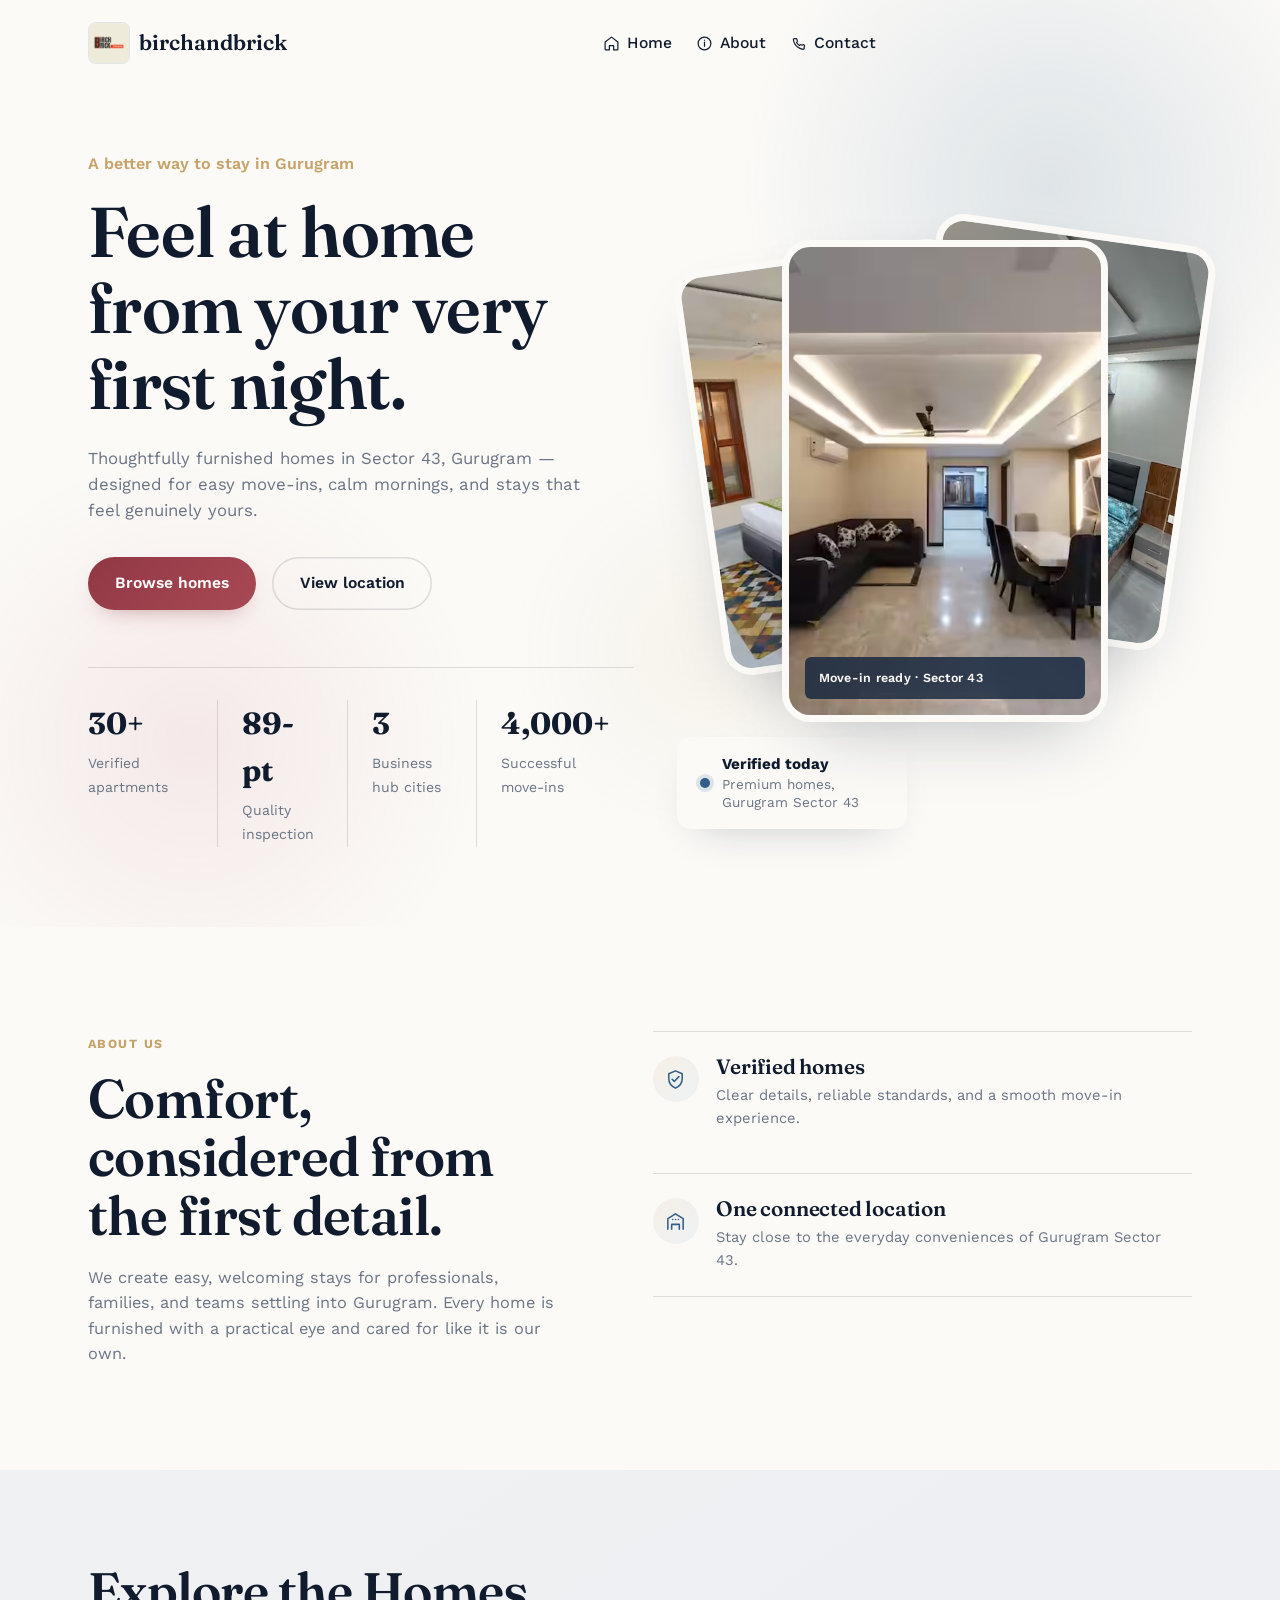
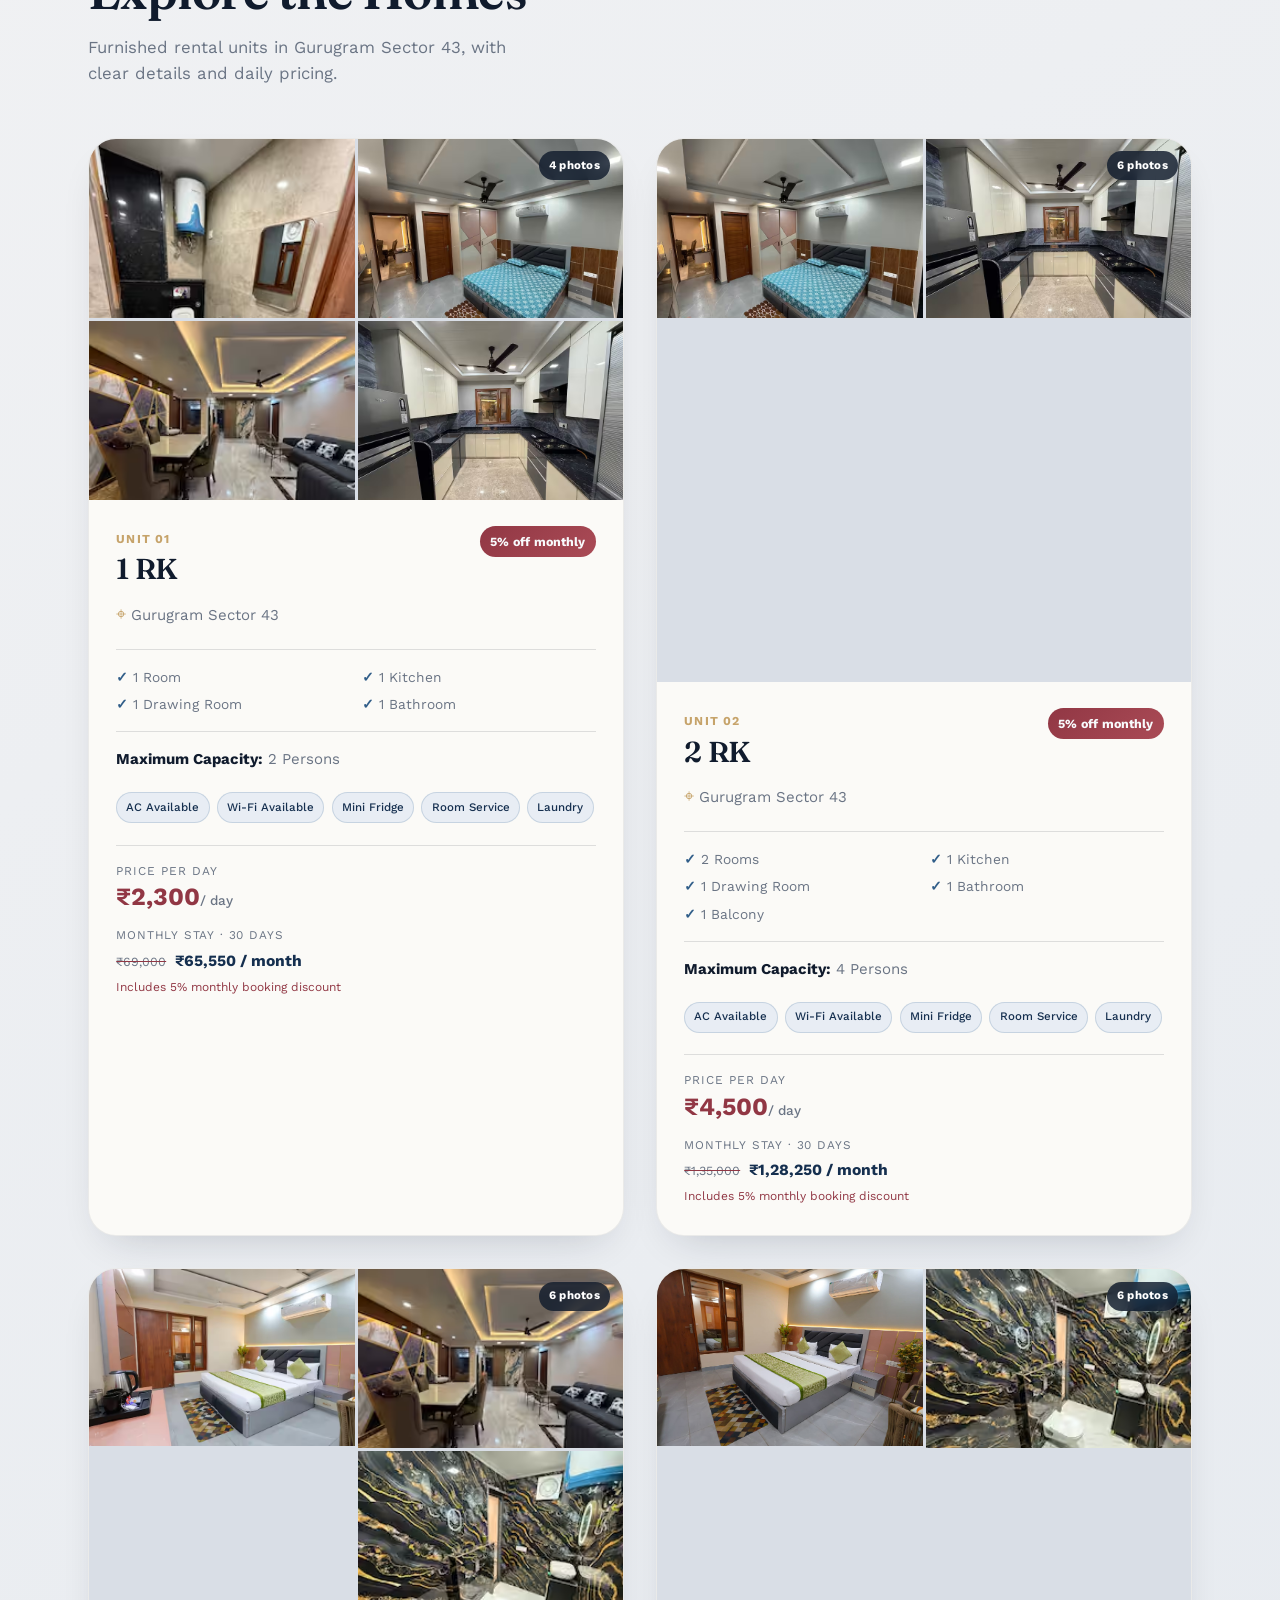
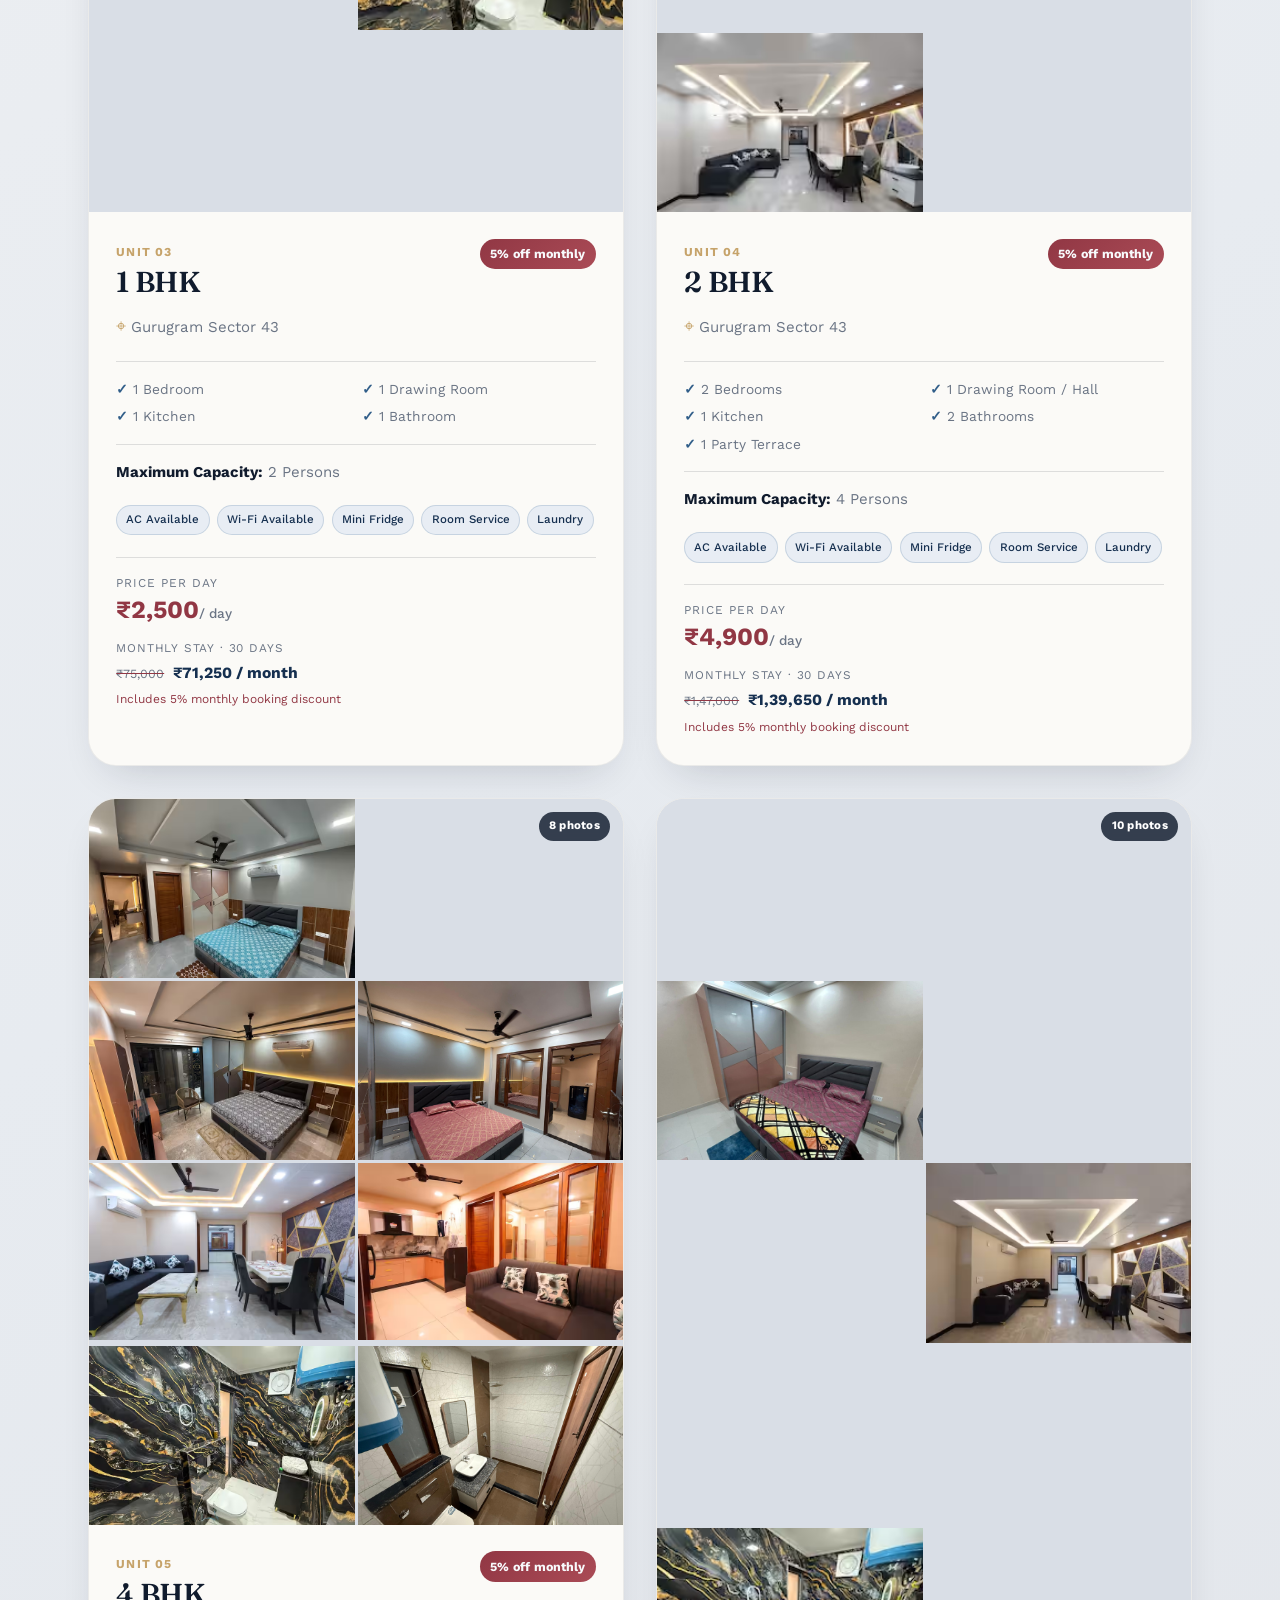
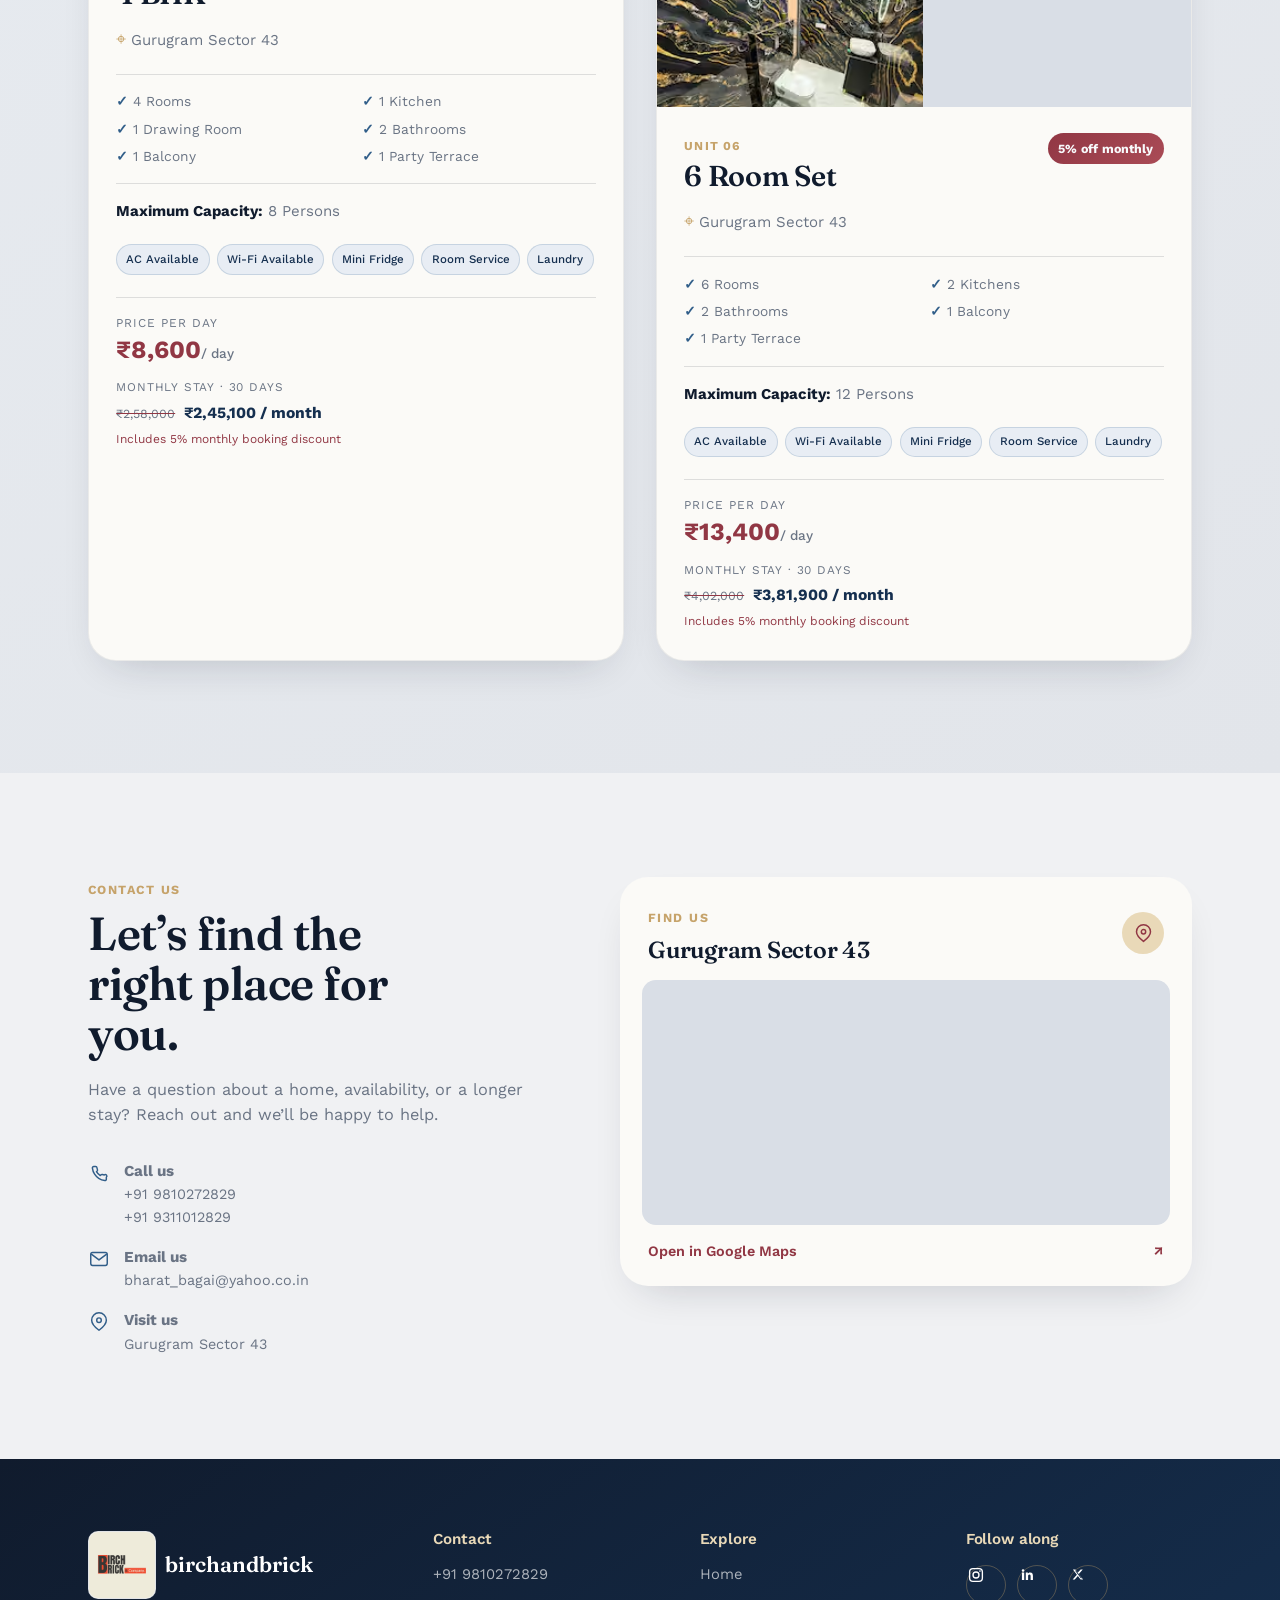
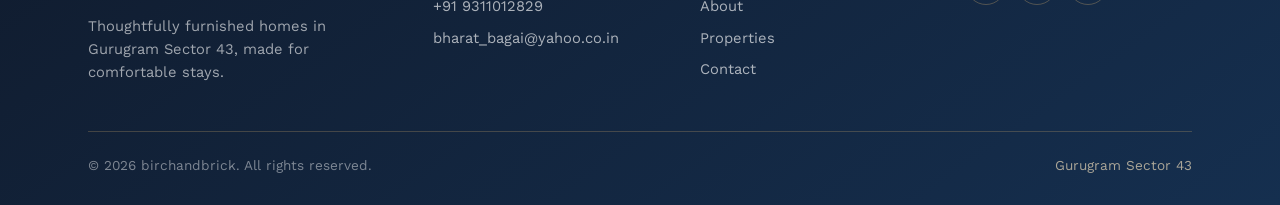
==== index.html @ e8fc2e9c "Google ads tag added" ====
<!DOCTYPE html>
<html lang="en">
<head>
<!-- Google tag (gtag.js) -->
<script async src="https://www.googletagmanager.com/gtag/js?id=AW-18461371329"></script>
<script>
  window.dataLayer = window.dataLayer || [];
  function gtag(){dataLayer.push(arguments);}
  gtag('js', new Date());
  gtag('config', 'AW-18461371329');
</script>
<meta charset="UTF-8">
<meta name="viewport" content="width=device-width, initial-scale=1.0">
<title>birchandbrick — Furnished Homes</title>
<meta name="description" content="Thoughtfully furnished homes in Gurugram Sector 43 from birchandbrick.">
<link rel="icon" href="images/logo.jpeg" type="image/jpeg">
<link rel="preconnect" href="https://fonts.googleapis.com">
<link rel="preconnect" href="https://fonts.gstatic.com" crossorigin>
<link href="https://fonts.googleapis.com/css2?family=Fraunces:ital,opsz,wght@0,9..144,400;0,9..144,500;0,9..144,600;1,9..144,500&family=Work+Sans:wght@400;500;600;700&display=swap" rel="stylesheet">
<link rel="stylesheet" href="css/style.css">
</head>
<body>

<a href="#main" class="visually-hidden">Skip to content</a>


<header class="site-header">
  <div class="container">
    <a href="#home" class="logo" aria-label="birchandbrick home">
      <img src="images/logo.jpeg" alt="" class="logo-image">
      <span class="logo-name">birchandbrick</span>
    </a>
    <nav class="nav-links" aria-label="Primary">
      <a href="#home" class="nav-link"><svg viewBox="0 0 24 24" aria-hidden="true"><path d="m3 10 9-7 9 7v10a1 1 0 0 1-1 1h-5v-6H9v6H4a1 1 0 0 1-1-1V10Z"/></svg><span>Home</span></a>
      <a href="#about" class="nav-link"><svg viewBox="0 0 24 24" aria-hidden="true"><circle cx="12" cy="12" r="9"/><path d="M12 10v6M12 7.2v.1"/></svg><span>About</span></a>
      <a href="#contact" class="nav-link"><svg viewBox="0 0 24 24" aria-hidden="true"><path d="M20 16.7v2a1.5 1.5 0 0 1-1.7 1.5 15.1 15.1 0 0 1-6.6-2.4 14.8 14.8 0 0 1-4.5-4.5A15.1 15.1 0 0 1 4.8 6.7 1.5 1.5 0 0 1 6.3 5h2a1.5 1.5 0 0 1 1.5 1.3c.1.7.3 1.4.5 2a1.5 1.5 0 0 1-.3 1.5l-.8.8a12 12 0 0 0 4.2 4.2l.8-.8a1.5 1.5 0 0 1 1.5-.3c.6.2 1.3.4 2 .5A1.5 1.5 0 0 1 20 16.7Z"/></svg><span>Contact</span></a>
    </nav>
    <div class="nav-actions">
      <button class="nav-toggle" aria-label="Open menu" aria-expanded="false" aria-controls="mobile-nav">
        <span></span>
      </button>
    </div>
  </div>
</header>

<div class="mobile-nav" id="mobile-nav">
  <a href="#home" class="nav-link"><svg viewBox="0 0 24 24" aria-hidden="true"><path d="m3 10 9-7 9 7v10a1 1 0 0 1-1 1h-5v-6H9v6H4a1 1 0 0 1-1-1V10Z"/></svg><span>Home</span></a>
  <a href="#about" class="nav-link"><svg viewBox="0 0 24 24" aria-hidden="true"><circle cx="12" cy="12" r="9"/><path d="M12 10v6M12 7.2v.1"/></svg><span>About</span></a>
  <a href="#contact" class="nav-link"><svg viewBox="0 0 24 24" aria-hidden="true"><path d="M20 16.7v2a1.5 1.5 0 0 1-1.7 1.5 15.1 15.1 0 0 1-6.6-2.4 14.8 14.8 0 0 1-4.5-4.5A15.1 15.1 0 0 1 4.8 6.7 1.5 1.5 0 0 1 6.3 5h2a1.5 1.5 0 0 1 1.5 1.3c.1.7.3 1.4.5 2a1.5 1.5 0 0 1-.3 1.5l-.8.8a12 12 0 0 0 4.2 4.2l.8-.8a1.5 1.5 0 0 1 1.5-.3c.6.2 1.3.4 2 .5A1.5 1.5 0 0 1 20 16.7Z"/></svg><span>Contact</span></a>
</div>

<main id="main">

  <!-- ================= HERO ================= -->
  <section class="hero" id="home">
    <div class="container">
      <div class="hero-copy" data-reveal>
        <span class="hero-kicker">A better way to stay in Gurugram</span>
        <h1>Feel at home from your very first night.</h1>
        <p class="lede">Thoughtfully furnished homes in Sector 43, Gurugram — designed for easy move-ins, calm mornings, and stays that feel genuinely yours.</p>
        <div class="hero-cta-row">
          <a href="#collections" class="btn btn-primary">Browse homes</a>
          <a href="#collections" class="btn btn-outline">View location</a>
        </div>

        <div class="stats-strip">
          <div class="stat"><strong>30+</strong><span>Verified apartments</span></div>
          <div class="stat"><strong>89-pt</strong><span>Quality inspection</span></div>
          <div class="stat"><strong>3</strong><span>Business hub cities</span></div>
          <div class="stat"><strong>4,000+</strong><span>Successful move-ins</span></div>
        </div>
      </div>

      <div class="hero-visual" data-reveal>
        <div class="hero-photo hero-photo--left">
          <img src="images/units/unit-3/1BHK_bedroom.jpg" alt="Bright furnished room in a birchandbrick home" loading="eager" decoding="async">
        </div>
        <div class="hero-photo hero-photo--right">
          <img src="images/units/unit-1/1RK_bedroom.jpg" alt="Furnished living space in a birchandbrick home" loading="eager" decoding="async">
        </div>
        <div class="hero-photo hero-photo--front">
          <img src="images/units/unit-6/6BHK_Drawingrooms.jpg" alt="Premium furnished apartment interior in Gurugram" loading="eager" decoding="async">
          <span class="hero-photo-caption">Move-in ready · Sector 43</span>
        </div>
        <div class="floating-tag">
          <span class="dot"></span>
          <span><strong>Verified today</strong>Premium homes, Gurugram Sector 43</span>
        </div>
      </div>
    </div>
  </section>

  <!-- ================= ABOUT ================= -->
  <section class="about" id="about">
    <div class="container">
      <div class="about-copy" data-reveal>
        <span class="section-eyebrow">About us</span>
        <h2>Comfort, considered from the first detail.</h2>
        <p>We create easy, welcoming stays for professionals, families, and teams settling into Gurugram. Every home is furnished with a practical eye and cared for like it is our own.</p>
      </div>
      <div class="about-points" data-reveal>
        <article class="about-point">
          <span class="about-point-icon"><svg viewBox="0 0 24 24" aria-hidden="true"><path d="m12 3 7 3v5c0 4.4-3 8.3-7 10-4-1.7-7-5.6-7-10V6l7-3Z"/><path d="m8.5 11.8 2.2 2.2 4.8-5"/></svg></span>
          <div><h3>Verified homes</h3><p>Clear details, reliable standards, and a smooth move-in experience.</p></div>
        </article>
        <article class="about-point">
          <span class="about-point-icon"><svg viewBox="0 0 24 24" aria-hidden="true"><path d="M4 20V9l8-5 8 5v11"/><path d="M8 20v-5h8v5M9 10h.1M12 10h.1M15 10h.1"/></svg></span>
          <div><h3>One connected location</h3><p>Stay close to the everyday conveniences of Gurugram Sector 43.</p></div>
        </article>
      </div>
    </div>
  </section>

  <!-- ================= PROPERTY LISTINGS ================= -->
  <section class="collections" id="collections">
    <div class="container">
      <div class="section-head" data-reveal>
        <h2 id="collections-note">Explore the Homes</h2>
        <p id="collections-subnote">Furnished rental units in Gurugram Sector 43, with clear details and daily pricing.</p>
      </div>
      <div class="collection-grid" id="property-grid" aria-live="polite">
      </div>
    </div>
  </section>

  <!-- ================= CONTACT ================= -->
  <section class="contact" id="contact">
    <div class="container">
      <div class="contact-copy" data-reveal>
        <span class="section-eyebrow">Contact us</span>
        <h2>Let’s find the right place for you.</h2>
        <p>Have a question about a home, availability, or a longer stay? Reach out and we’ll be happy to help.</p>
        <div class="contact-meta">
          <a href="tel:+919810272829"><svg viewBox="0 0 24 24" fill="none" aria-hidden="true"><path d="M20 16.7v2a1.5 1.5 0 0 1-1.7 1.5 15.1 15.1 0 0 1-6.6-2.4 14.8 14.8 0 0 1-4.5-4.5A15.1 15.1 0 0 1 4.8 6.7 1.5 1.5 0 0 1 6.3 5h2a1.5 1.5 0 0 1 1.5 1.3c.1.7.3 1.4.5 2a1.5 1.5 0 0 1-.3 1.5l-.8.8a12 12 0 0 0 4.2 4.2l.8-.8a1.5 1.5 0 0 1 1.5-.3c.6.2 1.3.4 2 .5A1.5 1.5 0 0 1 20 16.7Z"/></svg><span><strong>Call us</strong><span>+91 9810272829<br>+91 9311012829</span></span></a>
          <a href="mailto:bharat_bagai@yahoo.co.in"><svg viewBox="0 0 24 24" fill="none" aria-hidden="true"><rect x="3" y="5" width="18" height="14" rx="2"/><path d="m4 7 8 6 8-6"/></svg><span><strong>Email us</strong><span>bharat_bagai@yahoo.co.in</span></span></a>
          <div><svg viewBox="0 0 24 24" fill="none" aria-hidden="true"><path d="M20 10c0 5-8 11-8 11S4 15 4 10a8 8 0 1 1 16 0Z"/><circle cx="12" cy="10" r="2.5"/></svg><span><strong>Visit us</strong><span>Gurugram Sector 43</span></span></div>
        </div>
      </div>
      <div class="map-card" data-reveal>
        <div class="map-card-heading"><div><span class="section-eyebrow">Find us</span><h3>Gurugram Sector 43</h3></div><span class="map-pin"><svg viewBox="0 0 24 24" fill="none" aria-hidden="true"><path d="M20 10c0 5-8 11-8 11S4 15 4 10a8 8 0 1 1 16 0Z"/><circle cx="12" cy="10" r="2.5"/></svg></span></div>
        <div class="map-frame"><iframe title="Map showing Gurugram Sector 43" src="https://maps.google.com/maps?q=Gurugram%20Sector%2043&z=14&output=embed" loading="lazy" referrerpolicy="no-referrer-when-downgrade"></iframe></div>
        <a class="map-link" href="https://www.google.com/maps/search/?api=1&amp;query=Gurugram+Sector+43" target="_blank" rel="noopener">Open in Google Maps <span aria-hidden="true">↗</span></a>
      </div>
    </div>
  </section>

</main>

<!-- ================= FOOTER ================= -->
<footer class="site-footer">
  <div class="container">
    <div class="footer-top">
      <div class="footer-brand">
        <a href="#home" class="logo" aria-label="birchandbrick home">
          <img src="images/logo.jpeg" alt="" class="logo-image">
          <span class="logo-name">birchandbrick</span>
        </a>
        <p>Thoughtfully furnished homes in Gurugram Sector 43, made for comfortable stays.</p>
      </div>
      <div class="footer-col">
        <h4>Contact</h4>
        <a href="tel:+919810272829">+91 9810272829</a>
        <a href="tel:+919311012829">+91 9311012829</a>
        <a href="mailto:bharat_bagai@yahoo.co.in">bharat_bagai@yahoo.co.in</a>
      </div>
      <div class="footer-col">
        <h4>Explore</h4>
        <a href="#home">Home</a>
        <a href="#about">About</a>
        <a href="#collections">Properties</a>
        <a href="#contact">Contact</a>
      </div>
      <div class="footer-col footer-social">
        <h4>Follow along</h4>
        <div class="social-row">
          <a href="https://www.instagram.com/" target="_blank" rel="noopener noreferrer" aria-label="Instagram">
            <svg viewBox="0 0 24 24" aria-hidden="true"><rect x="3.5" y="3.5" width="17" height="17" rx="4.5" fill="none" stroke="currentColor" stroke-width="1.8"/><circle cx="12" cy="12" r="4" fill="none" stroke="currentColor" stroke-width="1.8"/><circle cx="17.3" cy="6.8" r="1.1" fill="currentColor"/></svg>
          </a>
          <a href="https://www.linkedin.com/" target="_blank" rel="noopener noreferrer" aria-label="LinkedIn">
            <svg viewBox="0 0 24 24" aria-hidden="true"><path d="M5.2 8.8h3.1v9.8H5.2V8.8Zm1.55-4.6a1.8 1.8 0 1 1 0 3.6 1.8 1.8 0 0 1 0-3.6ZM10.1 8.8h3v1.34h.04c.42-.8 1.45-1.64 2.99-1.64 3.2 0 3.79 2.1 3.79 4.83v5.27h-3.1v-4.67c0-1.11-.02-2.54-1.55-2.54s-1.79 1.21-1.79 2.46v4.75h-3.1V8.8Z"/></svg>
          </a>
          <a href="https://x.com/" target="_blank" rel="noopener noreferrer" aria-label="X">
            <svg viewBox="0 0 24 24" aria-hidden="true"><path d="M5.2 4.5h3.35l3.22 4.33 3.82-4.33h2.79l-5.3 6.01 5.72 7.49h-3.35l-3.61-4.73-4.18 4.73H4.87l5.66-6.41L5.2 4.5Zm2.7 1.55 7.9 10.4h1.42l-7.9-10.4H7.9Z"/></svg>
          </a>
        </div>
      </div>
    </div>
    <div class="footer-bottom">
      <p class="copyright">© <span id="year"></span> birchandbrick. All rights reserved.</p>
      <p class="footer-location">Gurugram Sector 43</p>
    </div>
  </div>
</footer>

<script src="js/script.js"></script>
</body>
</html>
---- css/style.css ----
/* ==========================================================================
   HAVENLANE — design tokens & reset
   ========================================================================== */
*,*::before,*::after{box-sizing:border-box;}
*{margin:0;padding:0;}
html{scroll-behavior:smooth;}
@media (prefers-reduced-motion: reduce){
  html{scroll-behavior:auto;}
  *,*::before,*::after{animation-duration:.01ms !important;animation-iteration-count:1 !important;transition-duration:.01ms !important;scroll-behavior:auto !important;}
}
:root{
  /* Luxury palette: midnight navy, burgundy red, champagne gold, ivory and grey */
  --ink:#101B2D;
  --ink-soft:#2B3B52;
  --ink-muted:#6A7484;
  --paper:#FBFAF7;
  --sand:#F0F1F3;
  --sand-deep:#D9DEE6;
  --coral:#C15A62;
  --coral-deep:#913744;
  --forest:#315E89;
  --forest-deep:#152F4F;
  --gold:#C6A36A;
  --gold-light:#E9D9B8;
  --stone:#8A94A2;
  --stone-light:#C7C0B3;
  --line:rgba(16,27,45,.13);
  --line-on-dark:rgba(251,250,247,.2);
  --font-display:'Fraunces',Georgia,serif;
  --font-body:'Work Sans',-apple-system,BlinkMacSystemFont,sans-serif;
  --container:1200px;
  --gutter:clamp(1.5rem,4vw,3rem);
  --radius-sm:6px;
  --radius-md:14px;
  --radius-lg:28px;
  --shadow-soft:0 30px 70px -30px rgba(16,27,45,.3);
  --shadow-card:0 18px 44px -22px rgba(16,27,45,.24);
  --ease:cubic-bezier(.22,.61,.36,1);
}
body{
  font-family:var(--font-body);
  color:var(--ink);
  background:var(--paper);
  line-height:1.55;
  font-size:1rem;
  -webkit-font-smoothing:antialiased;
  -moz-osx-font-smoothing:grayscale;
  overflow-x:hidden;
}
img,svg{display:block;max-width:100%;}
a{color:inherit;text-decoration:none;}
button{font:inherit;cursor:pointer;border:none;background:none;color:inherit;}
ul{list-style:none;}
input,select,textarea{font:inherit;color:inherit;}
:focus-visible{outline:2px solid var(--coral);outline-offset:3px;}
.container{max-width:var(--container);margin-inline:auto;padding-inline:var(--gutter);}
section{position:relative;}
.visually-hidden{position:absolute;width:1px;height:1px;padding:0;margin:-1px;overflow:hidden;clip:rect(0,0,0,0);white-space:nowrap;border:0;}

/* Typography */
h1,h2,h3,h4{font-family:var(--font-display);font-weight:600;line-height:1.08;letter-spacing:-.01em;color:var(--ink);}
p{max-width:52ch;}
.section-head{max-width:640px;margin-bottom:3rem;}
.section-head h2{font-size:clamp(1.9rem,3vw + 1rem,2.9rem);margin-bottom:1rem;}
.section-head p{font-size:1.05rem;color:var(--ink-muted);max-width:46ch;}
.on-dark .section-head h2,.on-dark h2,.on-dark h3{color:var(--paper);}
.on-dark .section-head p{color:rgba(255,255,255,.72);}

/* Buttons */
.btn{
  display:inline-flex;align-items:center;justify-content:center;gap:.5rem;
  padding:.9rem 1.7rem;border-radius:100px;font-weight:600;font-size:.98rem;
  transition:transform .25s var(--ease),background-color .25s var(--ease),color .25s var(--ease),box-shadow .25s var(--ease);
  white-space:nowrap;
}
.btn-primary{background:var(--coral-deep);color:#fff;}
.btn-primary:hover{background:#702733;transform:translateY(-2px);box-shadow:0 14px 30px -12px rgba(145,55,68,.4);}
.btn-outline{background:transparent;color:var(--ink);box-shadow:inset 0 0 0 1.5px var(--line);}
.btn-outline:hover{box-shadow:inset 0 0 0 1.5px var(--ink);transform:translateY(-2px);}
.on-dark .btn-outline{color:#fff;box-shadow:inset 0 0 0 1.5px var(--line-on-dark);}
.on-dark .btn-outline:hover{box-shadow:inset 0 0 0 1.5px rgba(255,255,255,.6);}
.btn-light{background:#fff;color:var(--coral-deep);}
.btn-light:hover{background:var(--sand);transform:translateY(-2px);}
.btn-block{width:100%;}

/* ---- Header / Nav ---- */
.site-header{position:fixed;top:0;left:0;right:0;z-index:100;padding:1.4rem 0;transition:padding .3s var(--ease),background-color .3s var(--ease),box-shadow .3s var(--ease);}
.site-header .container{display:flex;align-items:center;justify-content:space-between;gap:2rem;}
.site-header.is-scrolled{padding:.85rem 0;background:rgba(251,250,247,.92);backdrop-filter:blur(10px);box-shadow:0 1px 0 var(--line);}
.logo{display:flex;align-items:center;gap:.55rem;font-family:var(--font-display);font-weight:600;font-size:1.35rem;color:var(--ink);flex-shrink:0;}
.logo svg{width:30px;height:30px;flex-shrink:0;}
.nav-links{display:flex;align-items:center;gap:2.1rem;}
.nav-links a{font-size:.98rem;font-weight:500;position:relative;padding:.2rem 0;}
.nav-links a::after{content:'';position:absolute;left:0;bottom:-2px;width:0;height:1.5px;background:var(--coral-deep);transition:width .25s var(--ease);}
.nav-links a:hover::after{width:100%;}
.nav-actions{display:flex;align-items:center;gap:1.1rem;}
.nav-toggle{display:none;width:44px;height:44px;align-items:center;justify-content:center;border-radius:50%;}
.nav-toggle span,.nav-toggle span::before,.nav-toggle span::after{content:'';display:block;width:22px;height:2px;background:var(--ink);border-radius:2px;position:relative;transition:transform .25s var(--ease),opacity .25s var(--ease);}
.nav-toggle span::before{position:absolute;top:-7px;}
.nav-toggle span::after{position:absolute;top:7px;}
.nav-toggle[aria-expanded="true"] span{background:transparent;}
.nav-toggle[aria-expanded="true"] span::before{top:0;transform:rotate(45deg);}
.nav-toggle[aria-expanded="true"] span::after{top:0;transform:rotate(-45deg);}
.mobile-nav{position:fixed;inset:0;z-index:99;background:var(--paper);display:flex;flex-direction:column;padding:6.5rem 2rem 3rem;transform:translateY(-100%);transition:transform .4s var(--ease);}
.mobile-nav.is-open{transform:translateY(0);}
.mobile-nav a{display:block;font-family:var(--font-display);font-size:2rem;padding:.7rem 0;border-bottom:1px solid var(--line);}
.mobile-nav .btn{margin-top:2rem;}
body.nav-open{overflow:hidden;}

/* ---- Hero ---- */
.hero{padding:9.5rem 0 5rem;background:radial-gradient(circle at 82% 20%,rgba(49,94,137,.14),transparent 24%),radial-gradient(circle at 15% 80%,rgba(193,90,98,.1),transparent 22%),radial-gradient(circle at 55% 70%,rgba(198,163,106,.08),transparent 20%),var(--paper);}
.hero .container{display:grid;grid-template-columns:1.05fr .95fr;gap:clamp(2rem,5vw,4.5rem);align-items:center;}
.hero-copy p.lede{font-size:1.05rem;color:var(--ink-muted);margin:1.4rem 0 2.1rem;}
.hero-kicker{font-size:1rem;color:var(--forest);font-weight:600;margin-bottom:1.1rem;display:inline-block;}
.hero h1{font-size:clamp(2.6rem,4.6vw + 1rem,4.4rem);max-width:12ch;}
.hero-cta-row{display:flex;gap:1rem;flex-wrap:wrap;}
.hero-visual{position:relative;aspect-ratio:4/5;min-height:520px;}
.hero-photo{position:absolute;overflow:hidden;border:7px solid var(--paper);border-radius:var(--radius-lg);background:var(--sand-deep);box-shadow:var(--shadow-soft);}
.hero-photo img{display:block;width:100%;height:100%;object-fit:cover;transition:transform .7s var(--ease);}
.hero-photo--left{left:0;top:10%;width:57%;height:66%;transform:rotate(-8deg);z-index:1;}
.hero-photo--right{right:0;top:6%;width:57%;height:66%;transform:rotate(8deg);z-index:1;}
.hero-photo--front{left:50%;top:8%;width:66%;height:78%;transform:translateX(-50%);z-index:3;}
.hero-photo--left img{object-position:68% center;}
.hero-photo--right img{object-position:72% center;}
.hero-photo--front img{object-position:center center;}
.hero-photo:hover img{transform:scale(1.05);}
.hero-photo-caption{position:absolute;left:1rem;right:1rem;bottom:1rem;padding:.7rem .85rem;border-radius:var(--radius-sm);background:rgba(20,37,61,.82);color:var(--paper);font-size:.78rem;font-weight:600;letter-spacing:.02em;backdrop-filter:blur(8px);}
.hero-visual .floating-tag{position:absolute;bottom:-1.3rem;left:-1.3rem;background:var(--paper);border-radius:var(--radius-md);padding:1.1rem 1.4rem;box-shadow:var(--shadow-card);display:flex;align-items:center;gap:.8rem;max-width:230px;}
.floating-tag .dot{width:10px;height:10px;border-radius:50%;background:var(--forest);flex-shrink:0;box-shadow:0 0 0 4px rgba(43,93,140,.15);}
.floating-tag span{font-size:.85rem;color:var(--ink-muted);line-height:1.35;}
.floating-tag strong{display:block;color:var(--ink);font-size:.95rem;}

/* Search widget */
.search-widget{margin-top:3.2rem;background:var(--paper);border:1px solid var(--line);border-radius:100px;box-shadow:var(--shadow-card);padding:.6rem .7rem;display:flex;align-items:stretch;gap:0;}
.search-field{flex:1;padding:.65rem 1.3rem;position:relative;}
.search-field + .search-field{border-left:1px solid var(--line);}
.search-field label{display:block;font-size:.78rem;color:var(--ink-muted);margin-bottom:.15rem;}
.search-field select,.search-field input{width:100%;border:none;background:transparent;font-size:.95rem;font-weight:500;color:var(--ink);appearance:none;-webkit-appearance:none;}
.search-field select:focus,.search-field input:focus{outline:none;}
.search-widget .btn{flex-shrink:0;align-self:center;margin-left:.3rem;}
.search-widget__note{margin-top:.9rem;font-size:.88rem;color:var(--ink-muted);padding-left:1.4rem;min-height:1.3em;}
.search-widget__note.is-error{color:var(--coral-deep);}

/* Stats strip */
.stats-strip{margin-top:3.6rem;display:flex;flex-wrap:wrap;gap:0;border-top:1px solid var(--line);padding-top:2rem;}
.stat{flex:1 1 22%;padding-right:1.5rem;}
.stat + .stat{border-left:1px solid var(--line);padding-left:1.5rem;}
.stat strong{display:block;font-family:var(--font-display);font-size:1.9rem;color:var(--ink);margin-bottom:.2rem;}
.stat span{font-size:.88rem;color:var(--ink-muted);}

/* ---- Why section (dark) ---- */
.why{background:var(--ink);padding:6.5rem 0;overflow:hidden;}
.why .container{display:grid;grid-template-columns:.85fr 1.15fr;gap:clamp(2rem,5vw,5rem);}
.why-statement{font-family:var(--font-display);font-size:clamp(1.7rem,2.4vw + 1rem,2.5rem);color:#fff;font-style:italic;font-weight:500;line-height:1.28;align-self:start;}
.why-list{display:flex;flex-direction:column;gap:1.9rem;}
.why-item{display:flex;gap:1.1rem;padding-bottom:1.9rem;border-bottom:1px solid var(--line-on-dark);}
.why-item:last-child{border-bottom:none;padding-bottom:0;}
.why-item svg{flex-shrink:0;width:26px;height:26px;margin-top:.2rem;}
.why-item h3{color:#fff;font-size:1.18rem;margin-bottom:.35rem;font-weight:600;}
.why-item p{color:rgba(255,255,255,.68);font-size:.97rem;max-width:44ch;}

/* ---- Collections ---- */
.collections{background:var(--sand);padding:6.5rem 0;}
.collection-grid{display:grid;grid-template-columns:repeat(3,1fr);gap:1.75rem;}
.collection-card{background:var(--paper);border-radius:var(--radius-lg);overflow:hidden;box-shadow:var(--shadow-card);display:flex;flex-direction:column;transition:transform .35s var(--ease),box-shadow .35s var(--ease);}
.collection-card:hover{transform:translateY(-6px);box-shadow:0 34px 60px -28px rgba(20,37,61,.32);}
.collection-visual{aspect-ratio:5/4;background:var(--sand-deep);display:flex;align-items:center;justify-content:center;}
.collection-visual svg{width:58%;height:58%;}
.collection-body{padding:1.9rem 1.8rem 2.2rem;}
.collection-body h3{font-size:1.35rem;margin-bottom:.6rem;}
.collection-body p{font-size:.94rem;color:var(--ink-muted);margin-bottom:1.3rem;}
.collection-link{font-size:.92rem;font-weight:600;color:var(--coral-deep);border-bottom:1.5px solid transparent;padding-bottom:2px;transition:border-color .25s var(--ease);}
.collection-link:hover{border-color:var(--coral-deep);}

/* Property cards (reuse .collection-card shell; these style the new fields) */
.property-type{font-family:var(--font-display);font-size:1.3rem;font-weight:600;color:var(--ink);margin-bottom:.5rem;}
.property-desc{font-size:.92rem;color:var(--ink-muted);margin-bottom:.55rem;}
.property-locality{font-size:.83rem;color:var(--ink-muted);margin-bottom:1.2rem;}
.property-price{font-size:1.15rem;font-weight:700;color:var(--coral-deep);}
.property-price span{font-weight:500;color:var(--ink-muted);font-size:.78em;}

/* Stacked pricing block */
.price-block{padding-top:1.1rem;border-top:1px solid var(--line);margin-bottom:1.2rem;}
.price-original{font-size:.85rem;color:var(--ink-muted);text-decoration:line-through;text-decoration-color:var(--stone);margin-bottom:.5rem;}
.price-badges{display:flex;gap:.4rem;margin-bottom:.6rem;}
.badge-discount{font-size:.74rem;font-weight:700;color:#fff;background:var(--coral-deep);padding:.24rem .55rem;border-radius:5px;}
.badge-nobrokerage{font-size:.74rem;font-weight:700;color:var(--coral-deep);background:var(--sand-deep);padding:.24rem .55rem;border-radius:5px;}
.price-label{font-size:.72rem;color:var(--ink-muted);margin-bottom:.3rem;}
.property-cta{width:100%;}

/* Property image carousel (multiple placeholder views per card) */
.property-carousel{position:relative;overflow:hidden;}
.carousel-track{position:relative;width:100%;height:100%;}
.carousel-slide{position:absolute;inset:0;display:flex;align-items:center;justify-content:center;opacity:0;transition:opacity .45s var(--ease);pointer-events:none;}
.carousel-slide.is-active{opacity:1;pointer-events:auto;}
.carousel-slide svg{width:58%;height:58%;}
.carousel-arrow{position:absolute;top:50%;transform:translateY(-50%);width:34px;height:34px;border-radius:50%;background:rgba(248,250,252,.9);color:var(--ink);display:flex;align-items:center;justify-content:center;box-shadow:0 4px 14px -4px rgba(20,37,61,.28);transition:background-color .2s var(--ease);z-index:2;}
.carousel-arrow:hover{background:#fff;}
.carousel-arrow svg{width:16px;height:16px;}
.carousel-prev{left:.7rem;}
.carousel-next{right:.7rem;}
.carousel-dots{position:absolute;bottom:.8rem;left:0;right:0;display:flex;justify-content:center;gap:.4rem;z-index:2;}
.carousel-dot{width:7px;height:7px;border-radius:50%;background:rgba(248,250,252,.65);box-shadow:0 0 0 1px rgba(20,37,61,.15);transition:background-color .2s var(--ease),transform .2s var(--ease);}
.carousel-dot.is-active{background:var(--coral-deep);transform:scale(1.25);}
.verified-badge{position:absolute;top:.8rem;left:.8rem;z-index:2;background:var(--forest);color:#fff;font-size:.72rem;font-weight:600;padding:.3rem .7rem;border-radius:100px;letter-spacing:.01em;}
.card-badges{position:absolute;top:.8rem;left:.8rem;right:.8rem;z-index:2;display:flex;justify-content:space-between;align-items:flex-start;gap:.5rem;}
.card-badges .verified-badge{position:static;}
.tag-badge{background:var(--stone-light);color:var(--ink);font-size:.72rem;font-weight:600;padding:.3rem .7rem;border-radius:100px;letter-spacing:.01em;}

/* Amenity chips */
.property-amenities{display:flex;flex-wrap:wrap;gap:.4rem;margin-bottom:1rem;}
.amenity-chip{font-size:.76rem;font-weight:500;color:var(--ink-muted);background:var(--sand);border:1px solid var(--line);border-radius:100px;padding:.28rem .65rem;}

/* ---- How it works ---- */
.how{background:var(--paper);padding:6.5rem 0;}
.step-row{display:grid;grid-template-columns:repeat(3,1fr);gap:2.5rem;position:relative;}
.step-row::before{content:'';position:absolute;top:2.4rem;left:8%;right:8%;height:1px;background:var(--line);z-index:0;}
.step{position:relative;z-index:1;}
.step-top{display:flex;align-items:center;gap:1rem;margin-bottom:1.6rem;}
.step-icon{width:52px;height:52px;border-radius:50%;background:var(--paper);border:1.5px solid var(--line);display:flex;align-items:center;justify-content:center;flex-shrink:0;}
.step-icon svg{width:24px;height:24px;}
.step-num{font-family:var(--font-display);font-size:1.05rem;color:var(--stone);}
.step h3{font-size:1.3rem;margin-bottom:.6rem;}
.step p{font-size:.96rem;color:var(--ink-muted);}

/* ---- Destinations ---- */
.destinations{background:var(--forest);padding:5.5rem 0;}
.destinations .section-head h2,.destinations .section-head p{color:#fff;}
.destinations .section-head p{color:rgba(255,255,255,.72);}
.destination-grid{display:grid;grid-template-columns:repeat(3,1fr);gap:1.5rem;}
.destination-tile{background:rgba(255,255,255,.06);border:1px solid rgba(255,255,255,.14);border-radius:var(--radius-lg);padding:1.6rem;text-align:center;transition:transform .3s var(--ease),background-color .3s var(--ease);}
.destination-tile:hover{transform:translateY(-4px);background:rgba(255,255,255,.1);}
.destination-visual{aspect-ratio:6/5;display:flex;align-items:center;justify-content:center;margin-bottom:1rem;}
.destination-visual svg{width:80%;height:80%;}
.destination-tile span{font-family:var(--font-display);font-size:1.2rem;font-weight:600;color:#fff;}

/* ---- Press ---- */
.press{background:var(--paper);padding:4.5rem 0;}
.press p.press-label{font-size:.92rem;color:var(--ink-muted);text-align:center;margin-bottom:2.2rem;max-width:none;}
.press-row{display:flex;justify-content:center;align-items:center;flex-wrap:wrap;gap:clamp(2rem,5vw,4rem);}
.press-mark{color:var(--stone);opacity:.75;font-weight:600;font-size:1.1rem;transition:opacity .25s var(--ease);}
.press-mark:hover{opacity:1;}
.press-mark.serif{font-family:var(--font-display);font-style:italic;font-weight:500;font-size:1.25rem;}
.press-mark.wide{letter-spacing:.04em;}

/* ---- Testimonial ---- */
.testimonial{background:var(--forest-deep);padding:7rem 0;}
.testimonial-wrap{max-width:760px;margin-inline:auto;text-align:center;position:relative;}
.quote-mark{font-family:var(--font-display);font-size:5rem;color:var(--coral);line-height:1;margin-bottom:1rem;font-style:italic;}
.testimonial-slide{display:none;}
.testimonial-slide.is-active{display:block;animation:fadeUp .6s var(--ease);}
.testimonial-slide blockquote{font-family:var(--font-display);font-size:clamp(1.4rem,2vw + 1rem,1.9rem);color:#fff;font-weight:500;line-height:1.4;margin-bottom:1.8rem;}
.testimonial-slide cite{font-style:normal;font-size:.95rem;color:rgba(255,255,255,.65);}
.testimonial-controls{display:flex;justify-content:center;gap:1rem;margin-top:2.6rem;}
.testimonial-controls button{width:46px;height:46px;border-radius:50%;border:1px solid var(--line-on-dark);display:flex;align-items:center;justify-content:center;color:#fff;transition:background-color .25s var(--ease),border-color .25s var(--ease);}
.testimonial-controls button:hover{background:rgba(255,255,255,.08);border-color:rgba(255,255,255,.4);}
.testimonial-controls svg{width:18px;height:18px;}
@keyframes fadeUp{from{opacity:0;transform:translateY(14px);}to{opacity:1;transform:translateY(0);}}

/* ---- Owner CTA ---- */
.owner-cta{background:var(--coral-deep);padding:6rem 0;overflow:hidden;position:relative;}
.owner-cta::after{content:'';position:absolute;right:-6%;top:50%;transform:translateY(-50%);width:420px;height:420px;border-radius:50%;background:rgba(255,255,255,.06);}
.owner-cta .container{position:relative;display:grid;grid-template-columns:1.3fr .7fr;gap:2.5rem;align-items:center;}
.owner-cta h2{color:#fff;font-size:clamp(2rem,3vw + 1rem,3.1rem);max-width:14ch;margin-bottom:1.1rem;}
.owner-cta p{color:rgba(255,255,255,.82);font-size:1.05rem;max-width:42ch;}
.owner-cta-actions{display:flex;flex-direction:column;gap:1rem;align-items:flex-start;}
.owner-cta-actions .btn{width:100%;}
.owner-cta-actions span{color:rgba(255,255,255,.72);font-size:.85rem;}

/* ---- Contact ---- */
.contact{background:var(--sand);padding:6.5rem 0;}
.contact .container{display:grid;grid-template-columns:.9fr 1.1fr;gap:clamp(2rem,5vw,4.5rem);}
.contact-copy h2{font-size:clamp(1.9rem,3vw + 1rem,2.9rem);margin-bottom:1.1rem;max-width:12ch;}
.contact-copy p{color:var(--ink-muted);font-size:1.02rem;margin-bottom:2rem;}
.contact-meta{display:flex;flex-direction:column;gap:1.1rem;}
.contact-meta div{display:flex;gap:.9rem;align-items:flex-start;}
.contact-meta svg{width:22px;height:22px;flex-shrink:0;margin-top:.15rem;color:var(--forest);}
.contact-meta strong{display:block;font-size:.95rem;}
.contact-meta span{font-size:.9rem;color:var(--ink-muted);}
.contact-form-card{background:var(--paper);border-radius:var(--radius-lg);padding:2.4rem;box-shadow:var(--shadow-card);}
.form-row{display:grid;grid-template-columns:1fr 1fr;gap:1.2rem;}
.field{margin-bottom:1.3rem;}
.field label{display:block;font-size:.88rem;font-weight:500;margin-bottom:.45rem;}
.field input,.field select,.field textarea{width:100%;padding:.8rem 1rem;border:1px solid var(--line);border-radius:var(--radius-sm);background:var(--paper);transition:border-color .2s var(--ease);}
.field input:focus,.field select:focus,.field textarea:focus{border-color:var(--ink);outline:none;}
.field textarea{resize:vertical;min-height:110px;}
.contact-success{text-align:center;padding:2rem 0;}
.contact-success svg{width:52px;height:52px;color:var(--forest);margin:0 auto 1.2rem;}
.contact-success h3{font-size:1.4rem;margin-bottom:.5rem;}
.contact-success p{color:var(--ink-muted);margin-inline:auto;}

/* ---- Footer ---- */
.site-footer{background:var(--ink);color:rgba(255,255,255,.7);padding:5.5rem 0 2.2rem;}
.footer-top{display:grid;grid-template-columns:1.4fr .8fr .8fr .8fr 1.1fr;gap:2.5rem;padding-bottom:3.5rem;border-bottom:1px solid var(--line-on-dark);}
.footer-brand .logo{color:#fff;margin-bottom:1rem;}
.footer-brand p{color:rgba(255,255,255,.6);font-size:.92rem;max-width:32ch;}
.footer-col h4{font-family:var(--font-body);font-weight:600;color:#fff;font-size:.95rem;margin-bottom:1.1rem;}
.footer-col ul{display:flex;flex-direction:column;gap:.75rem;}
.footer-col a{font-size:.92rem;color:rgba(255,255,255,.65);transition:color .2s var(--ease);}
.footer-col a:hover{color:#fff;}
.newsletter-form{display:flex;gap:.5rem;margin-top:.3rem;}
.newsletter-form input{flex:1;padding:.7rem .9rem;border-radius:var(--radius-sm);border:1px solid var(--line-on-dark);background:transparent;color:#fff;font-size:.9rem;}
.newsletter-form input::placeholder{color:rgba(255,255,255,.45);}
.newsletter-form button{padding:.7rem 1rem;background:var(--coral-deep);color:#fff;border-radius:var(--radius-sm);font-weight:600;font-size:.9rem;flex-shrink:0;}
.newsletter-msg{font-size:.85rem;margin-top:.6rem;color:var(--stone-light);min-height:1.2em;}
.footer-bottom{display:flex;justify-content:space-between;align-items:center;flex-wrap:wrap;gap:1rem;padding-top:2rem;}
.footer-legal{display:flex;gap:1.6rem;flex-wrap:wrap;}
.footer-legal a{font-size:.85rem;color:rgba(255,255,255,.55);}
.footer-legal a:hover{color:#fff;}
.social-row{display:flex;gap:.7rem;}
.social-row a{width:40px;height:40px;border-radius:50%;border:1px solid var(--line-on-dark);display:flex;align-items:center;justify-content:center;color:#fff;transition:background-color .2s var(--ease),border-color .2s var(--ease),transform .2s var(--ease);}
.social-row a:hover{background:rgba(255,255,255,.08);border-color:rgba(255,255,255,.4);}
.social-row a:hover{transform:translateY(-2px);}
.social-row a:focus-visible{outline:2px solid var(--gold-light);outline-offset:3px;}
.social-row svg{width:18px;height:18px;color:currentColor;fill:currentColor;display:block;}
.copyright{font-size:.85rem;color:rgba(255,255,255,.45);}

/* ---- Scroll reveal ---- */
[data-reveal]{opacity:0;transform:translateY(22px);transition:opacity .7s var(--ease),transform .7s var(--ease);}
[data-reveal].is-visible{opacity:1;transform:translateY(0);}

/* ==========================================================================
   Responsive
   ========================================================================== */
@media (max-width:1080px){
  .why .container{grid-template-columns:1fr;gap:2.8rem;}
  .why-statement{max-width:none;}
  .collection-grid{grid-template-columns:repeat(2,1fr);}
  .footer-top{grid-template-columns:1.2fr 1fr 1fr;}
  .footer-col.footer-newsletter{grid-column:1 / -1;max-width:420px;}
}
@media (max-width:860px){
  .nav-links,.nav-actions .btn-outline{display:none;}
  .nav-toggle{display:flex;}
  .hero .container{grid-template-columns:1fr;}
  .hero-visual{order:-1;max-width:340px;margin-inline:auto;width:100%;}
  .hero h1{max-width:none;}
  .search-widget{flex-direction:column;border-radius:var(--radius-lg);gap:.4rem;}
  .search-field + .search-field{border-left:none;border-top:1px solid var(--line);}
  .search-widget .btn{margin:.4rem .2rem 0;}
  .stats-strip{gap:1.5rem 0;}
  .stat{flex:1 1 45%;}
  .stat:nth-child(3){border-left:none;padding-left:0;}
  .owner-cta .container{grid-template-columns:1fr;text-align:left;}
  .owner-cta-actions{margin-top:1rem;}
  .contact .container{grid-template-columns:1fr;}
  .footer-top{grid-template-columns:1fr 1fr;}
  .footer-brand{grid-column:1 / -1;}
}
@media (max-width:600px){
  .collection-grid{grid-template-columns:1fr;}
  .step-row{grid-template-columns:1fr;gap:2.6rem;}
  .step-row::before{display:none;}
  .form-row{grid-template-columns:1fr;}
  .contact-form-card{padding:1.6rem;}
  .footer-top{grid-template-columns:1fr;}
  .press-row{gap:1.6rem 2.4rem;}
  .owner-cta::after{display:none;}
}

/* ========================================================================
   Homes directory refresh
   ======================================================================== */
.collections{padding:5.8rem 0 7rem;background:linear-gradient(180deg,#EEF2F6 0%,#E2E8EF 100%);}
.collections .section-head{max-width:760px;margin-bottom:3.2rem;}
.collections .section-head h2{font-size:clamp(2.2rem,4vw,3.6rem);}
.collection-grid{grid-template-columns:repeat(2,minmax(0,1fr));gap:2rem;}
.property-card{min-width:0;}
.property-gallery{position:relative;display:grid;grid-template-columns:repeat(2,minmax(0,1fr));grid-auto-rows:clamp(150px,14vw,190px);gap:3px;background:var(--sand-deep);overflow:hidden;}
.property-photo-link{display:block;min-width:0;min-height:0;overflow:hidden;}
.property-photo{min-width:0;min-height:0;overflow:hidden;background:var(--sand-deep);}
.photo-art{width:100%;height:100%;object-fit:cover;transition:transform .45s var(--ease);}
.property-card:hover .photo-art{transform:scale(1.025);}
.photo-count{position:absolute;top:.8rem;right:.8rem;background:rgba(16,27,45,.82);color:#fff;border-radius:100px;padding:.35rem .65rem;font-size:.72rem;font-weight:700;letter-spacing:.02em;backdrop-filter:blur(5px);}
.property-card .collection-body{padding:1.65rem 1.7rem 1.8rem;}
.property-heading{display:flex;align-items:flex-start;justify-content:space-between;gap:1rem;margin-bottom:.35rem;}
.property-heading h3{font-size:1.8rem;margin-top:.15rem;}
.unit-number{font-size:.76rem;text-transform:uppercase;letter-spacing:.1em;color:var(--forest);font-weight:700;}
.offer-badge{flex-shrink:0;border-radius:100px;background:var(--coral-deep);color:#F8FAFC;font-size:.78rem;font-weight:700;padding:.35rem .65rem;}
.property-location{font-size:.9rem;color:var(--ink-muted);margin-bottom:1.25rem;}
.property-location span{color:var(--forest);font-size:1.15rem;}
.room-details{display:grid;grid-template-columns:repeat(2,minmax(0,1fr));gap:.55rem .75rem;padding:1.1rem 0;border-top:1px solid var(--line);border-bottom:1px solid var(--line);margin-bottom:1rem;}
.room-details li{font-size:.86rem;color:var(--ink-muted);padding-left:1.05rem;position:relative;line-height:1.35;}
.room-details li::before{content:'✓';position:absolute;left:0;color:var(--forest);font-weight:700;}
.capacity{font-size:.9rem;margin-bottom:1rem;}
.capacity strong{color:var(--ink);}
.property-amenities{gap:.45rem;margin-bottom:1.35rem;}
.amenity-chip{font-size:.72rem;color:var(--forest-deep);background:#E7EEF6;border-color:rgba(43,93,140,.16);padding:.34rem .58rem;}
.price-block{margin:0;padding:1rem 0 0;border-top:1px solid var(--line);}
.price-label{display:block;font-size:.75rem;color:var(--ink-muted);text-transform:uppercase;letter-spacing:.08em;margin-bottom:.2rem;}
.property-price{font-size:1.55rem;color:var(--coral-deep);line-height:1.15;}
.property-price span{font-size:.84rem;color:var(--ink-muted);}
.monthly-heading{font-size:.74rem;text-transform:uppercase;letter-spacing:.07em;color:var(--ink-muted);margin-top:.9rem;}
.monthly-price{display:flex;align-items:baseline;gap:.55rem;flex-wrap:wrap;margin-top:.25rem;}
.monthly-original{font-size:.78rem;color:var(--ink-muted);text-decoration:line-through;text-decoration-color:var(--coral-deep);}
.monthly-price strong{font-size:.98rem;color:var(--forest-deep);}
.monthly-note{font-size:.75rem;color:var(--coral-deep);margin-top:.3rem;}
.footer-top{grid-template-columns:1fr auto;align-items:start;}
.footer-location p{font-size:.92rem;color:rgba(255,255,255,.6);}

@media (max-width:860px){
  .collection-grid{grid-template-columns:1fr;max-width:720px;margin-inline:auto;}
  .footer-top{grid-template-columns:1fr 1fr;}
}
@media (max-width:600px){
  .hero-visual{min-height:420px;}
  .collections{padding-top:4.5rem;}
  .property-gallery{grid-auto-rows:clamp(125px,30vw,170px);}
  .property-card .collection-body{padding:1.35rem 1.25rem 1.5rem;}
  .property-heading h3{font-size:1.55rem;}
  .room-details{grid-template-columns:1fr;}
  .footer-top{grid-template-columns:1fr;}
}

/* ========================================================================
   Navigation, about, contact & footer polish
   ======================================================================== */
section{scroll-margin-top:6rem;}
.logo-image{width:42px;height:42px;object-fit:contain;border-radius:8px;background:#fff;border:1px solid rgba(20,37,61,.12);flex-shrink:0;}
.logo-name{line-height:1.05;white-space:nowrap;}
.logo-name small{display:block;font-family:var(--font-body);font-size:.58em;font-weight:600;letter-spacing:.08em;text-transform:uppercase;margin-top:.22rem;color:var(--coral-deep);}
.footer-brand .logo-image{width:68px;height:68px;border-radius:10px;}
.nav-links{gap:1.5rem;}
.nav-link{display:inline-flex;align-items:center;gap:.45rem;}
.nav-link svg{width:17px;height:17px;fill:none;stroke:currentColor;stroke-width:1.7;stroke-linecap:round;stroke-linejoin:round;transition:color .25s var(--ease);}
.nav-link:hover svg{color:var(--coral-deep);}
.mobile-nav .nav-link{display:flex;align-items:center;gap:.8rem;font-family:var(--font-display);font-size:2rem;}
.mobile-nav .nav-link svg{width:25px;height:25px;color:var(--coral-deep);}

.section-eyebrow{display:inline-block;color:var(--forest);font-size:.78rem;font-weight:700;letter-spacing:.12em;text-transform:uppercase;margin-bottom:1rem;}
.about{background:var(--paper);padding:6.5rem 0;}
.about .container{display:grid;grid-template-columns:.95fr 1.05fr;gap:clamp(2rem,6vw,6rem);align-items:start;}
.about-copy h2{font-size:clamp(2rem,3.4vw + 1rem,3.4rem);max-width:12ch;margin-bottom:1.2rem;}
.about-copy p{font-size:1.02rem;color:var(--ink-muted);max-width:48ch;}
.about-points{display:flex;flex-direction:column;gap:1.2rem;}
.about-point{display:flex;gap:1.1rem;padding:1.5rem 0;border-top:1px solid var(--line);}
.about-point:last-child{border-bottom:1px solid var(--line);}
.about-point-icon{width:46px;height:46px;border-radius:50%;background:var(--sand);display:flex;align-items:center;justify-content:center;flex-shrink:0;color:var(--forest);}
.about-point-icon svg{width:23px;height:23px;fill:none;stroke:currentColor;stroke-width:1.6;stroke-linecap:round;stroke-linejoin:round;}
.about-point h3{font-size:1.3rem;margin-bottom:.35rem;}
.about-point p{font-size:.92rem;color:var(--ink-muted);}

.contact-copy .section-eyebrow,.map-card .section-eyebrow{margin-bottom:.65rem;}
.contact-meta > div,.contact-meta > a{display:flex;gap:.9rem;align-items:flex-start;}
.contact-meta > a:hover strong{color:var(--coral-deep);}
.contact-meta svg{fill:none;stroke:currentColor;stroke-width:1.6;stroke-linecap:round;stroke-linejoin:round;}
.map-card{background:var(--paper);border-radius:var(--radius-lg);padding:1.4rem;box-shadow:var(--shadow-card);align-self:start;}
.map-card-heading{display:flex;justify-content:space-between;align-items:center;gap:1rem;padding:.35rem .35rem 1.1rem;}
.map-card-heading h3{font-size:1.45rem;}
.map-pin{width:42px;height:42px;border-radius:50%;background:var(--sand);display:flex;align-items:center;justify-content:center;color:var(--coral-deep);flex-shrink:0;}
.map-pin svg{width:21px;height:21px;stroke:currentColor;stroke-width:1.7;stroke-linecap:round;stroke-linejoin:round;}
.map-frame{height:245px;overflow:hidden;border-radius:var(--radius-md);background:var(--sand-deep);}
.map-frame iframe{width:100%;height:100%;border:0;display:block;filter:saturate(.75) contrast(.96);}
.map-link{display:flex;justify-content:space-between;align-items:center;margin:.95rem .35rem .1rem;color:var(--coral-deep);font-size:.9rem;font-weight:600;}
.map-link:hover{text-decoration:underline;text-underline-offset:3px;}

.site-footer{padding:4.5rem 0 1.8rem;}
.footer-top{display:grid;grid-template-columns:1.35fr 1fr 1fr 1fr;gap:2.5rem;padding-bottom:3rem;}
.footer-col{display:flex;flex-direction:column;align-items:flex-start;gap:.55rem;}
.footer-col h4{margin-bottom:.45rem;}
.footer-col a{display:block;}
.footer-social .social-row{margin-top:.1rem;}
.footer-bottom{padding-top:1.4rem;}
.footer-location{font-size:.85rem;color:rgba(255,255,255,.45);}

@media (max-width:860px){
  .about .container{grid-template-columns:1fr;gap:2.7rem;}
  .footer-top{grid-template-columns:1fr 1fr;}
  .footer-brand{grid-column:1 / -1;}
}
@media (max-width:600px){
  .site-header{padding:1rem 0;}
  .logo{font-size:1.12rem;gap:.45rem;}
  .logo-image{width:38px;height:38px;}
  .footer-brand .logo-image{width:60px;height:60px;}
  .mobile-nav{padding-inline:1.5rem;}
  .mobile-nav .nav-link{font-size:1.65rem;}
  .about,.contact{padding:5rem 0;}
  .map-frame{height:210px;}
  .footer-top{grid-template-columns:1fr;gap:2rem;}
  .footer-brand{grid-column:auto;}
  .footer-bottom{align-items:flex-start;flex-direction:column;}
}

/* Premium finish */
:focus-visible{outline-color:var(--gold);}
.site-header.is-scrolled{box-shadow:0 1px 0 rgba(198,163,106,.28),0 8px 26px -18px rgba(16,27,45,.35);}
.nav-links a::after{background:var(--gold);}
.nav-link:hover svg{color:var(--gold);}
.nav-toggle span,.nav-toggle span::before,.nav-toggle span::after{background:var(--forest-deep);}
.hero-kicker,.section-eyebrow{color:var(--gold);}
.btn-primary{background:linear-gradient(135deg,var(--coral-deep),#A84A55);box-shadow:0 10px 24px -14px rgba(145,55,68,.6);}
.btn-primary:hover{background:linear-gradient(135deg,#702733,#8D3544);}
.btn-outline:hover{box-shadow:inset 0 0 0 1.5px var(--gold);color:var(--forest-deep);}
.collection-card{border:1px solid rgba(16,27,45,.07);}
.collections{background:linear-gradient(145deg,#F0F1F3 0%,#E7EBF0 56%,#E2E5EA 100%);}
.property-location span,.unit-number{color:var(--gold);}
.offer-badge{background:linear-gradient(135deg,var(--coral-deep),#AA4B56);}
.amenity-chip{background:#E8EDF4;border-color:rgba(49,94,137,.18);}
.about-point-icon{background:linear-gradient(135deg,#F6F0E5,#EEF1F5);}
.map-pin{background:var(--gold-light);color:var(--coral-deep);}
.map-link{color:var(--coral-deep);}
.site-footer{background:linear-gradient(145deg,#101B2D 0%,#152F4F 100%);}
.site-footer .footer-top{border-bottom-color:rgba(198,163,106,.28);}
.footer-col h4{color:var(--gold-light);}
.footer-col a:hover{color:var(--gold-light);}
.logo-name small{color:var(--gold);}
.social-row a{border-color:rgba(198,163,106,.35);}
.social-row a:hover{background:rgba(198,163,106,.14);border-color:var(--gold);}
.footer-location{color:rgba(233,217,184,.7);}

/* ========================================================================
   Full property gallery page
   ======================================================================== */
.gallery-page-body{background:linear-gradient(145deg,#F0F1F3 0%,#E7EBF0 56%,#E2E5EA 100%);}
.gallery-page-main{padding:9.5rem 0 6rem;min-height:100vh;}
.gallery-page-main .container{max-width:1320px;}
.gallery-back-link{display:inline-flex;align-items:center;gap:.45rem;color:var(--coral-deep);font-size:.9rem;font-weight:600;margin-bottom:2rem;}
.gallery-back-link:hover{text-decoration:underline;text-underline-offset:3px;}
.gallery-page-heading{display:flex;align-items:flex-end;justify-content:space-between;gap:2rem;margin-bottom:2rem;}
.gallery-page-heading h1{font-size:clamp(2.5rem,5vw,4.8rem);margin-bottom:.7rem;}
.gallery-page-heading p{color:var(--ink-muted);font-size:1.02rem;}
.gallery-count-large{flex-shrink:0;border-radius:100px;background:var(--coral-deep);color:#fff;font-size:.85rem;font-weight:700;padding:.6rem .9rem;}
.gallery-page-summary{display:flex;gap:2.5rem;flex-wrap:wrap;padding:1.3rem 1.5rem;margin-bottom:2rem;background:rgba(251,250,247,.78);border:1px solid var(--line);border-radius:var(--radius-md);}
.gallery-page-summary div{display:flex;flex-direction:column;gap:.12rem;}
.gallery-page-summary span{font-size:.72rem;color:var(--ink-muted);letter-spacing:.08em;text-transform:uppercase;}
.gallery-page-summary strong{font-size:1.35rem;color:var(--coral-deep);}
.gallery-page-summary small{font-size:.76rem;color:var(--forest-deep);}
.gallery-image-grid{display:grid;grid-template-columns:repeat(2,minmax(0,1fr));gap:1.1rem;}
.gallery-image-card{position:relative;min-width:0;aspect-ratio:4/3;overflow:hidden;border-radius:var(--radius-md);background:var(--sand-deep);box-shadow:var(--shadow-card);}
.gallery-image-card img{width:100%;height:100%;object-fit:cover;transition:transform .5s var(--ease);}
.gallery-image-card:hover img{transform:scale(1.035);}
.gallery-image-card figcaption{position:absolute;left:.85rem;bottom:.75rem;padding:.35rem .6rem;border-radius:100px;background:rgba(16,27,45,.78);color:#fff;font-size:.72rem;font-weight:600;backdrop-filter:blur(5px);}
.gallery-empty{max-width:560px;margin:0 auto;text-align:center;padding:3rem 1.5rem;background:var(--paper);border-radius:var(--radius-lg);box-shadow:var(--shadow-card);}
.gallery-empty h1{font-size:2.5rem;margin-bottom:.75rem;}
.gallery-empty p{color:var(--ink-muted);margin:0 auto 1.5rem;}

@media (max-width:600px){
  .gallery-page-main{padding-top:7.5rem;}
  .gallery-page-heading{align-items:flex-start;flex-direction:column;gap:1rem;}
  .gallery-page-heading h1{font-size:3rem;}
  .gallery-image-grid{grid-template-columns:1fr;}
  .gallery-page-summary{gap:1.25rem;flex-direction:column;}
}
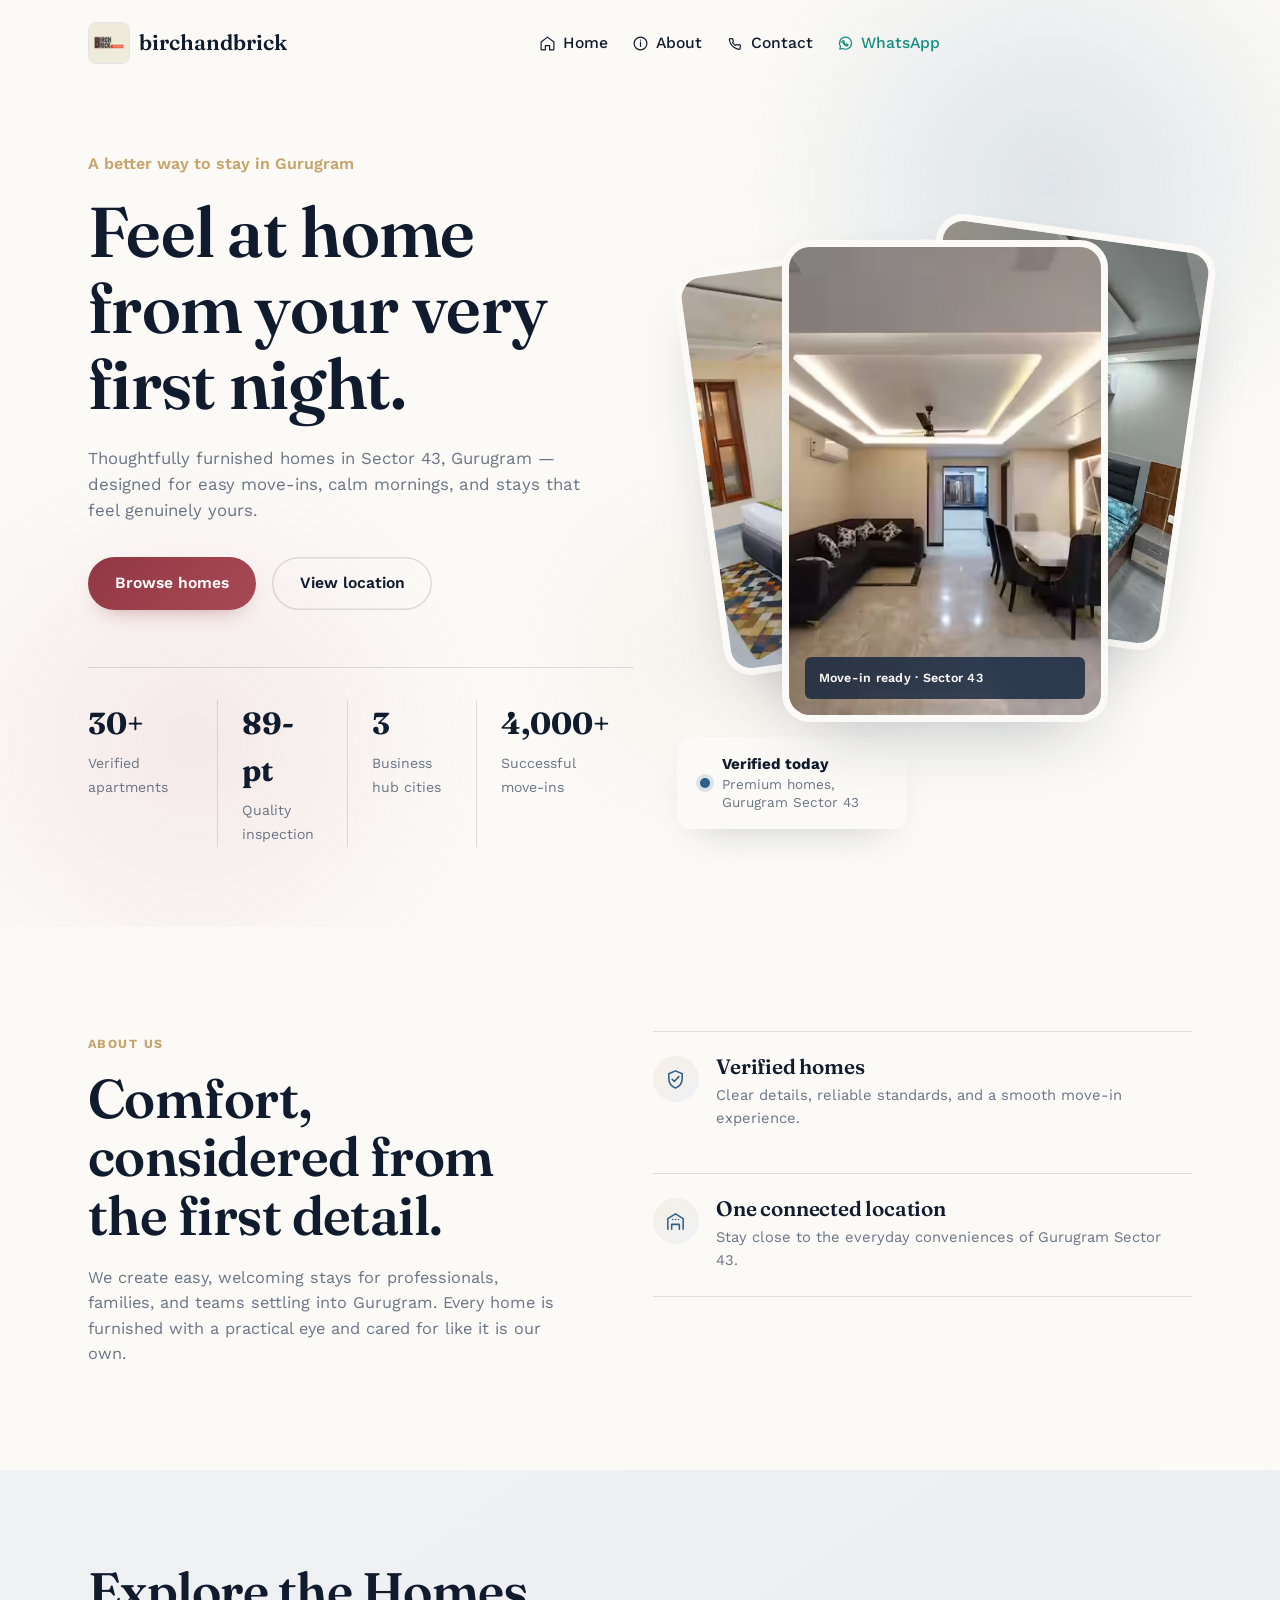
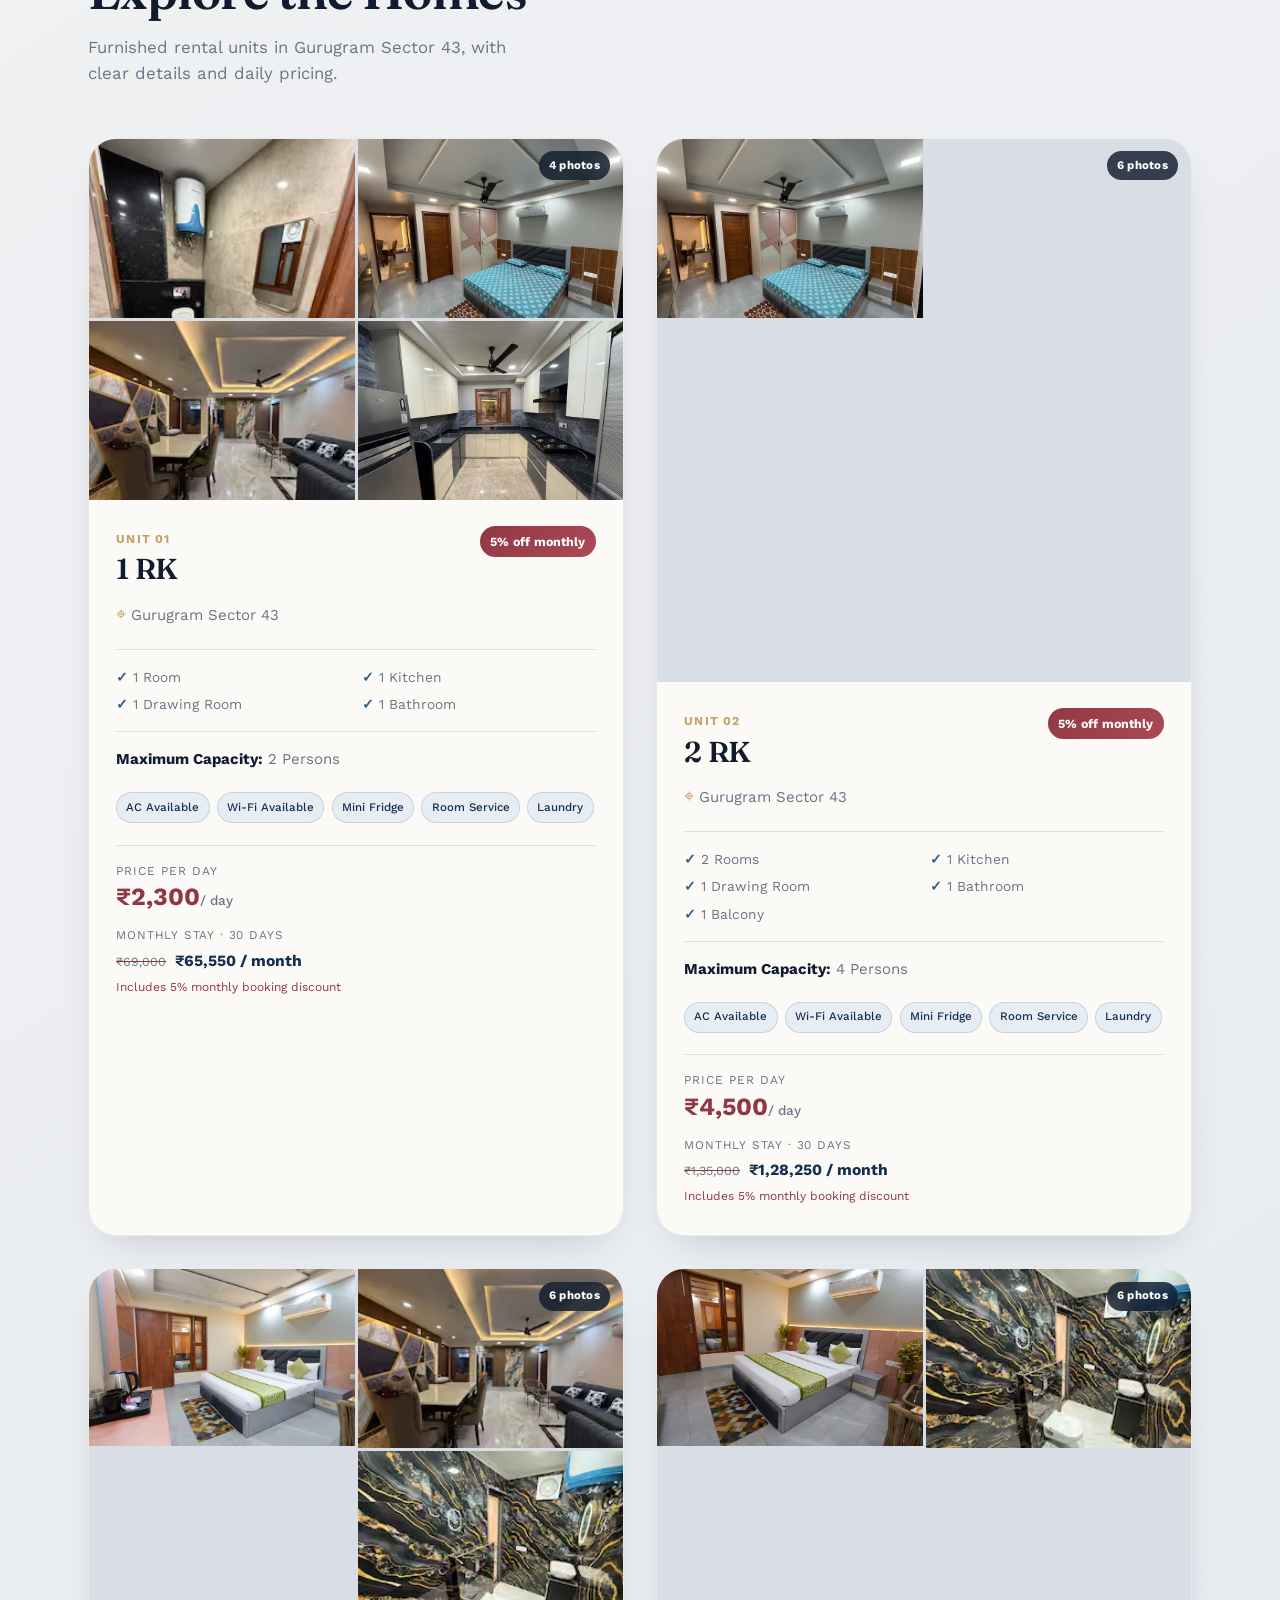
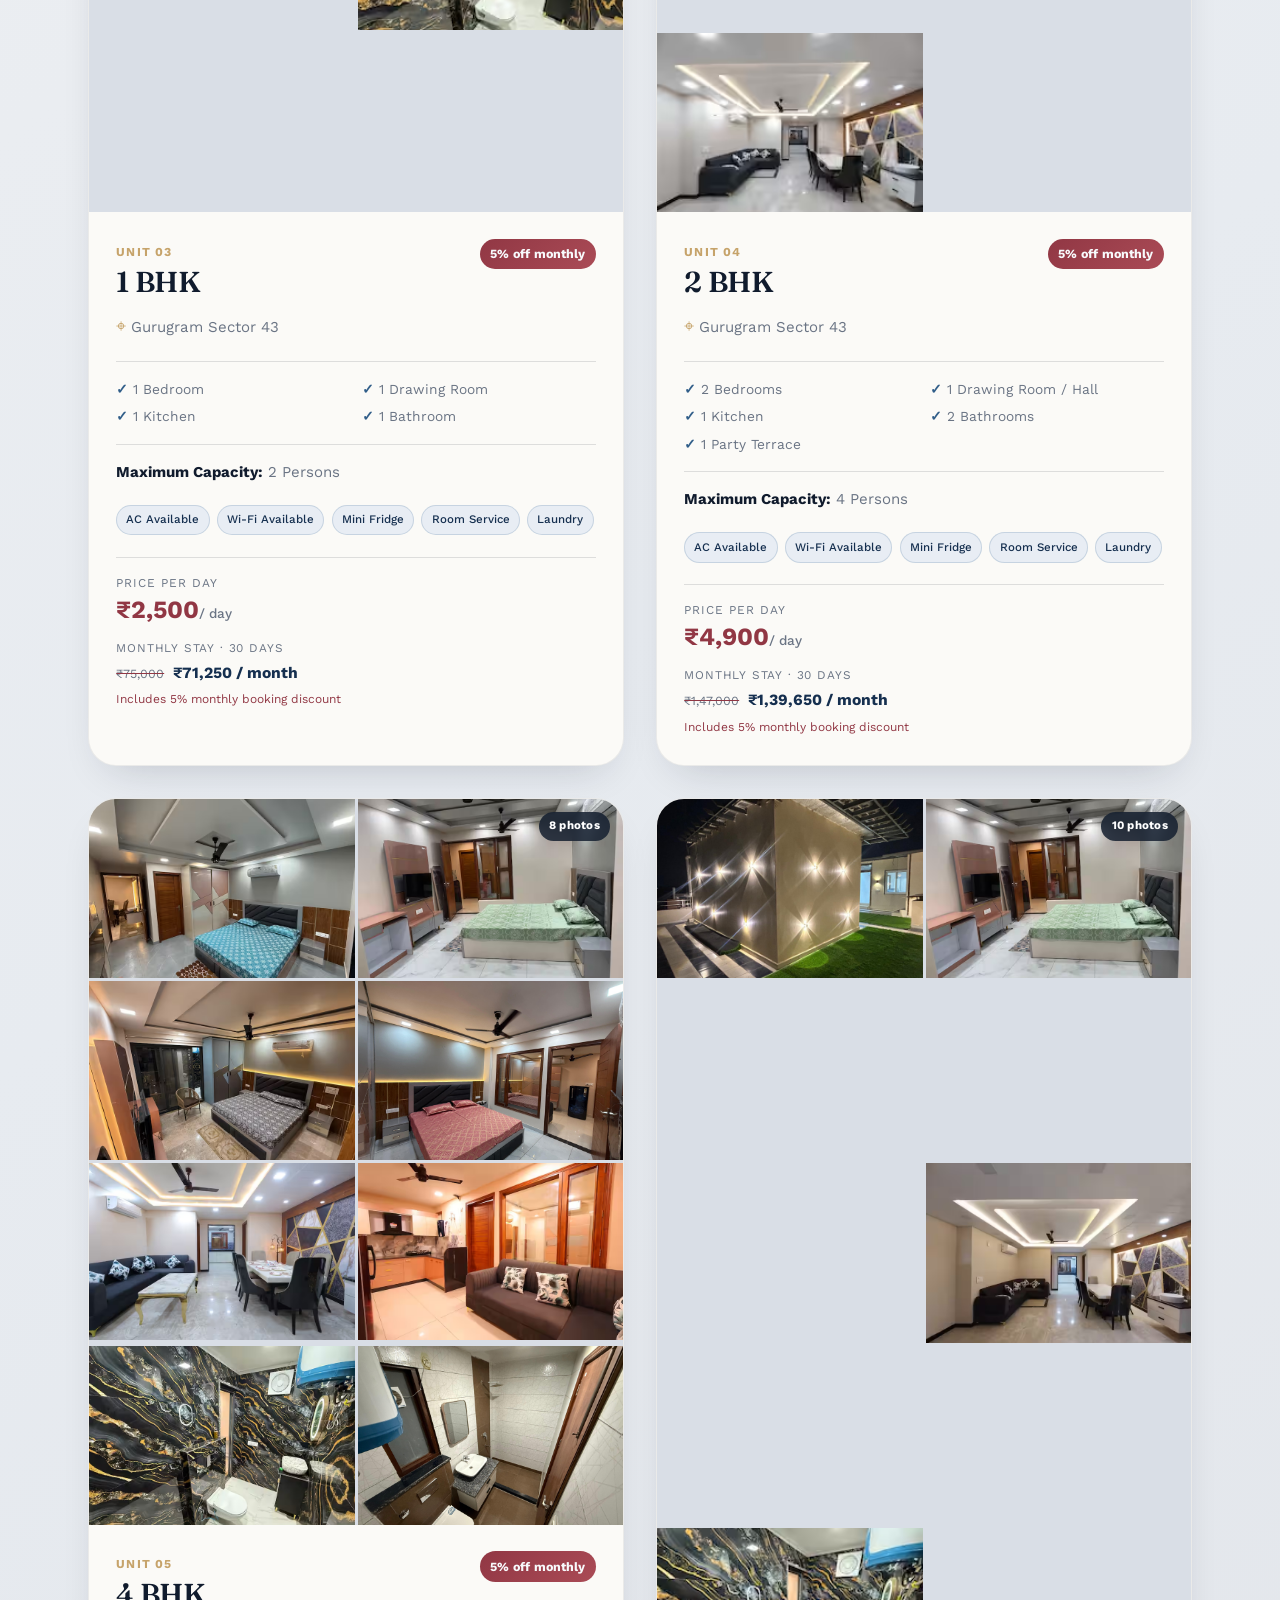
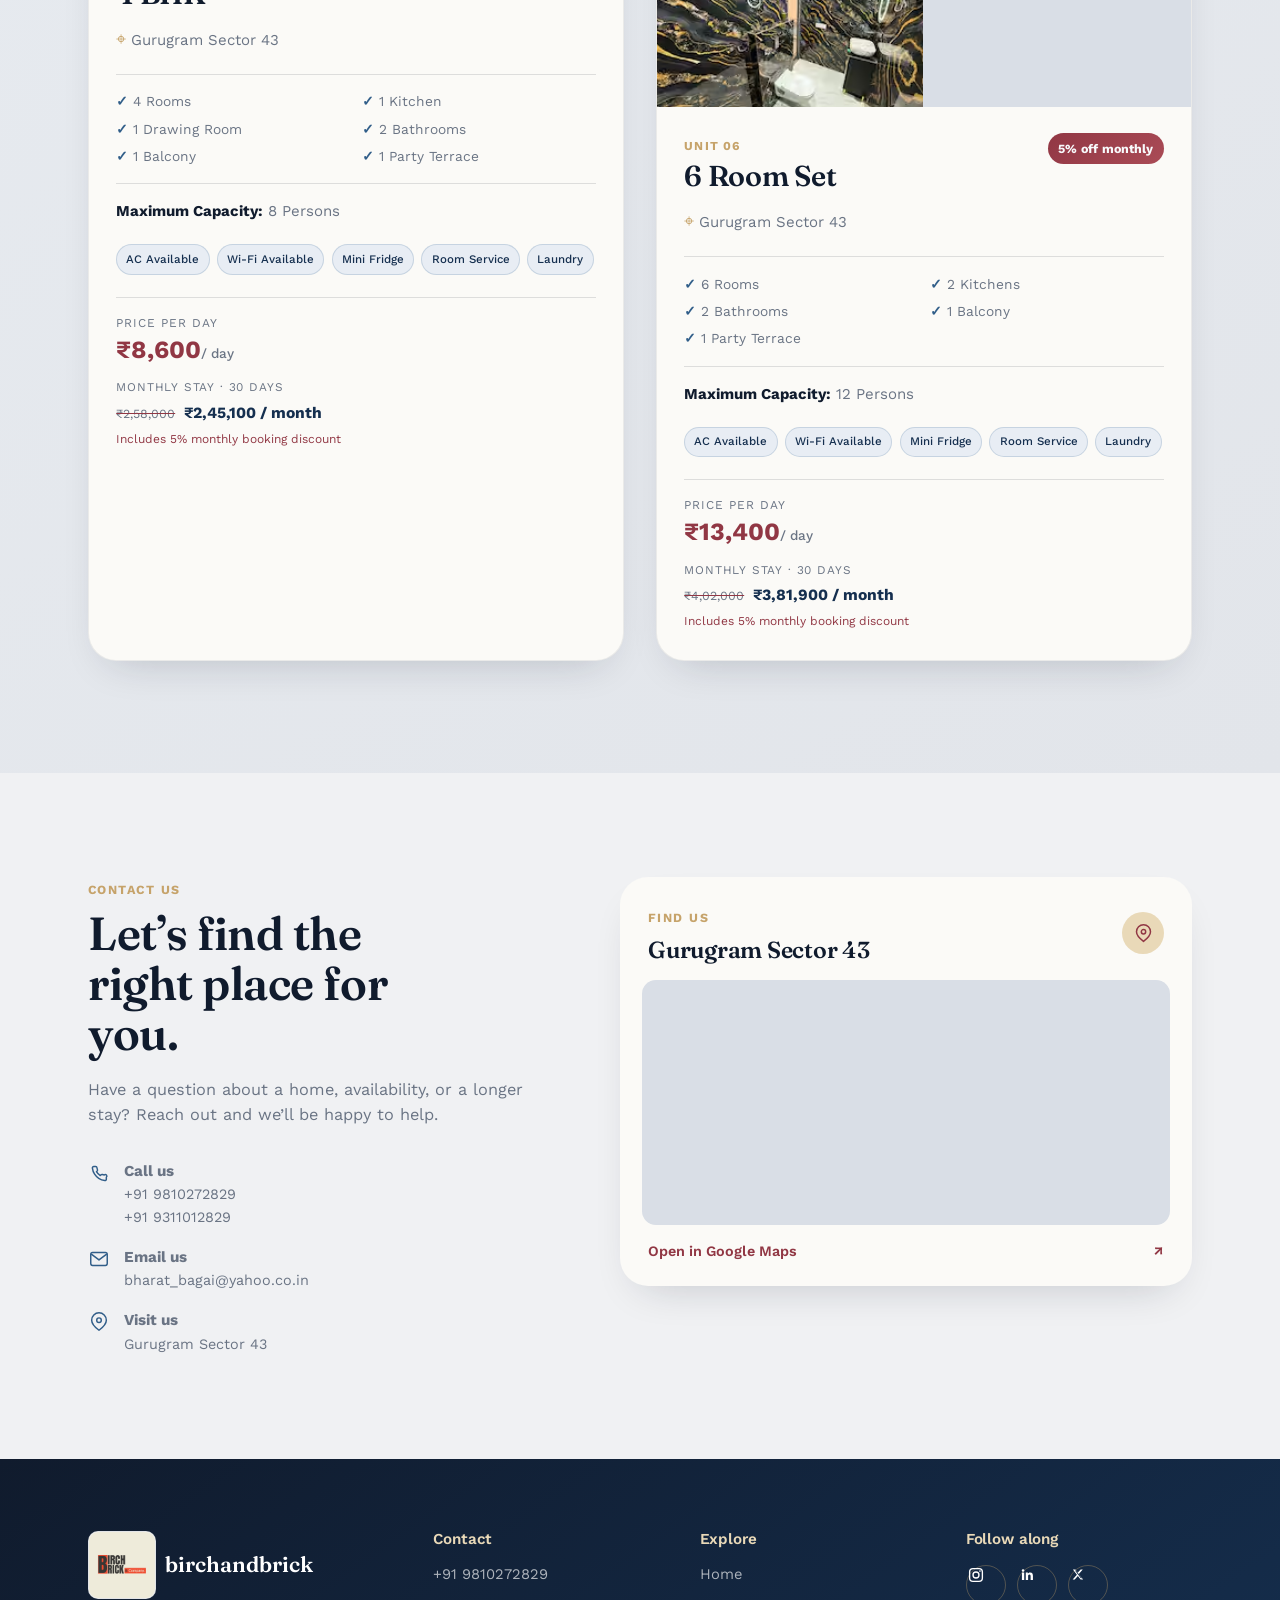
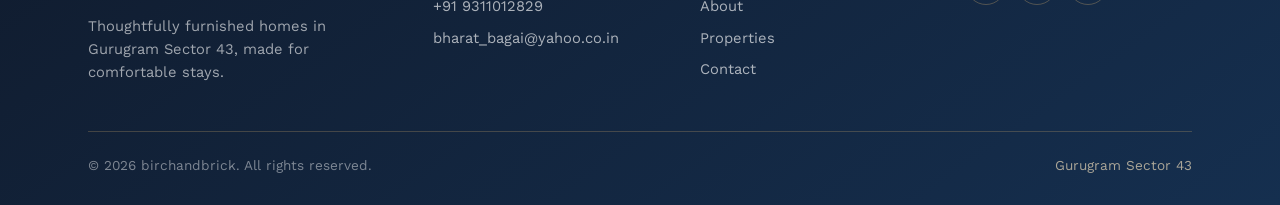
==== commit fb95ef96: "whatapps message" ====
--- a/index.html
+++ b/index.html
@@ -34,6 +34,7 @@
       <a href="#home" class="nav-link"><svg viewBox="0 0 24 24" aria-hidden="true"><path d="m3 10 9-7 9 7v10a1 1 0 0 1-1 1h-5v-6H9v6H4a1 1 0 0 1-1-1V10Z"/></svg><span>Home</span></a>
       <a href="#about" class="nav-link"><svg viewBox="0 0 24 24" aria-hidden="true"><circle cx="12" cy="12" r="9"/><path d="M12 10v6M12 7.2v.1"/></svg><span>About</span></a>
       <a href="#contact" class="nav-link"><svg viewBox="0 0 24 24" aria-hidden="true"><path d="M20 16.7v2a1.5 1.5 0 0 1-1.7 1.5 15.1 15.1 0 0 1-6.6-2.4 14.8 14.8 0 0 1-4.5-4.5A15.1 15.1 0 0 1 4.8 6.7 1.5 1.5 0 0 1 6.3 5h2a1.5 1.5 0 0 1 1.5 1.3c.1.7.3 1.4.5 2a1.5 1.5 0 0 1-.3 1.5l-.8.8a12 12 0 0 0 4.2 4.2l.8-.8a1.5 1.5 0 0 1 1.5-.3c.6.2 1.3.4 2 .5A1.5 1.5 0 0 1 20 16.7Z"/></svg><span>Contact</span></a>
+      <a href="https://wa.me/919810272829?text=Hi%20i%20just%20want%20to%20know%20more%20about%20rooms" class="nav-link whatsapp-nav-link" target="_blank" rel="noopener noreferrer" aria-label="Chat on WhatsApp"><svg viewBox="0 0 24 24" aria-hidden="true"><path d="M20.5 11.5a8.5 8.5 0 0 1-12.4 7.6L4 20l.9-3.9A8.5 8.5 0 1 1 20.5 11.5Z"/><path d="M8.1 8.2c.2-.4.4-.4.7-.4h.4c.2 0 .4.1.5.4l.6 1.5c.1.2 0 .4-.1.6l-.5.6c.6 1.1 1.5 2 2.6 2.6l.6-.5c.2-.2.4-.2.6-.1l1.5.6c.3.1.4.3.4.5v.4c0 .3-.1.5-.4.7-.4.3-1 .4-1.6.2-2.1-.7-4.3-2.5-5.4-5.4-4.8-.3-.7-.1-1.3.1-1.8Z"/></svg><span>WhatsApp</span></a>
     </nav>
     <div class="nav-actions">
       <button class="nav-toggle" aria-label="Open menu" aria-expanded="false" aria-controls="mobile-nav">
@@ -47,6 +48,7 @@
   <a href="#home" class="nav-link"><svg viewBox="0 0 24 24" aria-hidden="true"><path d="m3 10 9-7 9 7v10a1 1 0 0 1-1 1h-5v-6H9v6H4a1 1 0 0 1-1-1V10Z"/></svg><span>Home</span></a>
   <a href="#about" class="nav-link"><svg viewBox="0 0 24 24" aria-hidden="true"><circle cx="12" cy="12" r="9"/><path d="M12 10v6M12 7.2v.1"/></svg><span>About</span></a>
   <a href="#contact" class="nav-link"><svg viewBox="0 0 24 24" aria-hidden="true"><path d="M20 16.7v2a1.5 1.5 0 0 1-1.7 1.5 15.1 15.1 0 0 1-6.6-2.4 14.8 14.8 0 0 1-4.5-4.5A15.1 15.1 0 0 1 4.8 6.7 1.5 1.5 0 0 1 6.3 5h2a1.5 1.5 0 0 1 1.5 1.3c.1.7.3 1.4.5 2a1.5 1.5 0 0 1-.3 1.5l-.8.8a12 12 0 0 0 4.2 4.2l.8-.8a1.5 1.5 0 0 1 1.5-.3c.6.2 1.3.4 2 .5A1.5 1.5 0 0 1 20 16.7Z"/></svg><span>Contact</span></a>
+  <a href="https://wa.me/919810272829?text=Hi%20i%20just%20want%20to%20know%20more%20about%20rooms" class="nav-link whatsapp-nav-link" target="_blank" rel="noopener noreferrer" aria-label="Chat on WhatsApp"><svg viewBox="0 0 24 24" aria-hidden="true"><path d="M20.5 11.5a8.5 8.5 0 0 1-12.4 7.6L4 20l.9-3.9A8.5 8.5 0 1 1 20.5 11.5Z"/><path d="M8.1 8.2c.2-.4.4-.4.7-.4h.4c.2 0 .4.1.5.4l.6 1.5c.1.2 0 .4-.1.6l-.5.6c.6 1.1 1.5 2 2.6 2.6l.6-.5c.2-.2.4-.2.6-.1l1.5.6c.3.1.4.3.4.5v.4c0 .3-.1.5-.4.7-.4.3-1 .4-1.6.2-2.1-.7-4.3-2.5-5.4-5.4-4.8-.3-.7-.1-1.3.1-1.8Z"/></svg><span>WhatsApp</span></a>
 </div>
 
 <main id="main">
--- a/css/style.css
+++ b/css/style.css
@@ -426,6 +426,9 @@
 .nav-link:hover svg{color:var(--coral-deep);}
 .mobile-nav .nav-link{display:flex;align-items:center;gap:.8rem;font-family:var(--font-display);font-size:2rem;}
 .mobile-nav .nav-link svg{width:25px;height:25px;color:var(--coral-deep);}
+.whatsapp-nav-link{color:#128C7E;}
+.whatsapp-nav-link:hover{color:#25D366;}
+.mobile-nav .whatsapp-nav-link{color:#128C7E;}
 
 .section-eyebrow{display:inline-block;color:var(--forest);font-size:.78rem;font-weight:700;letter-spacing:.12em;text-transform:uppercase;margin-bottom:1rem;}
 .about{background:var(--paper);padding:6.5rem 0;}
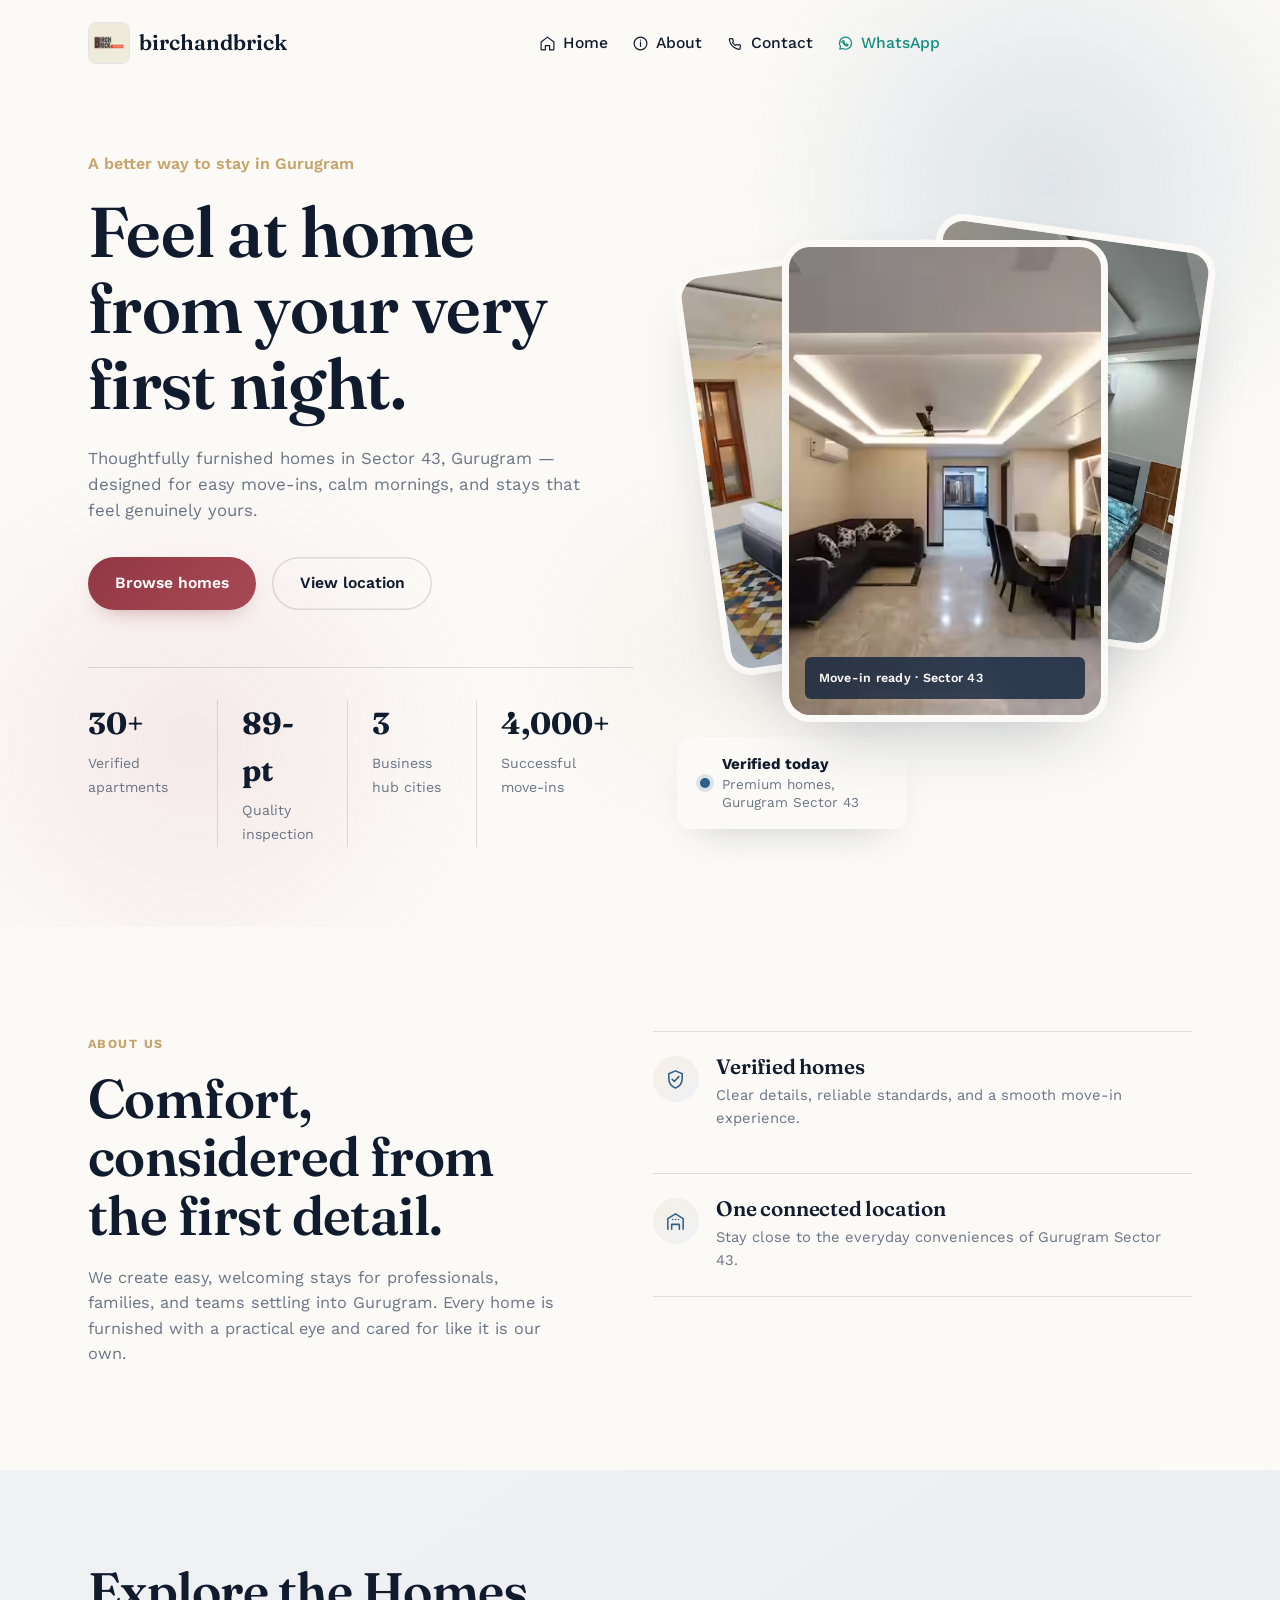
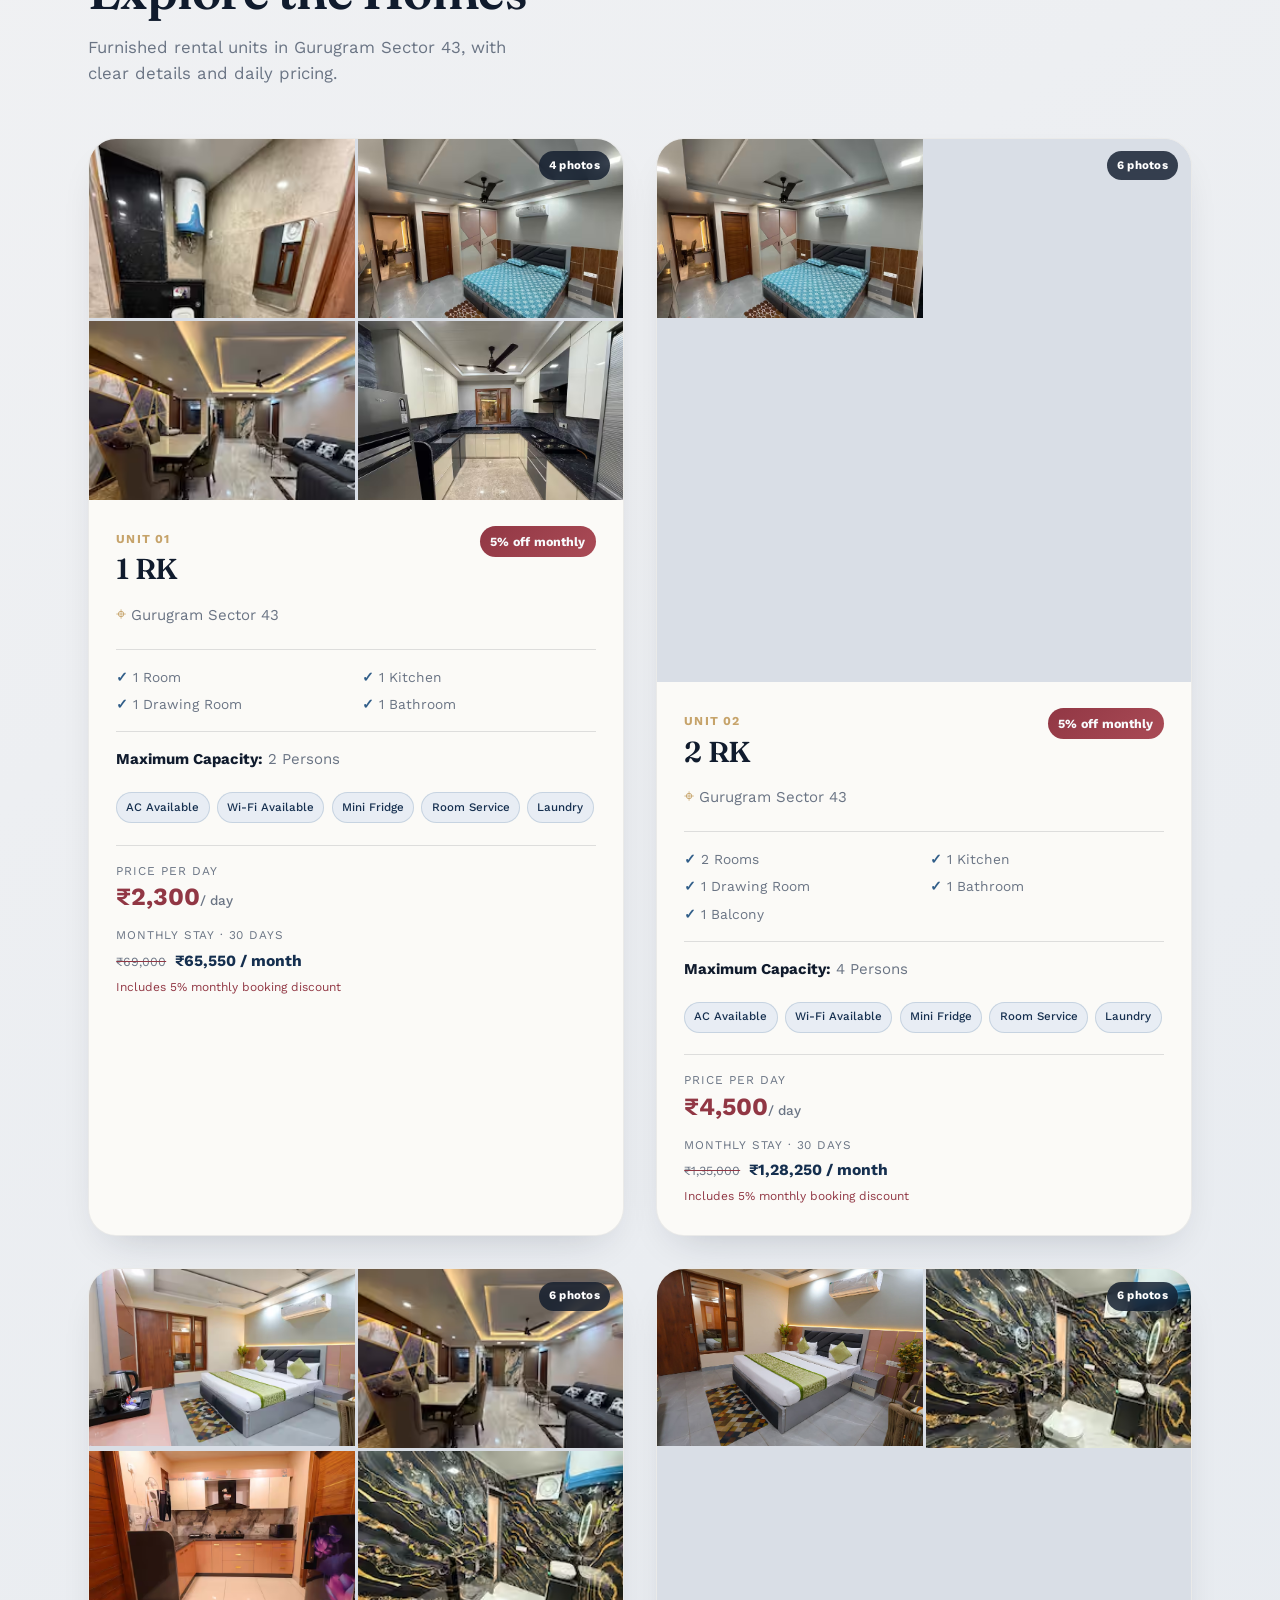
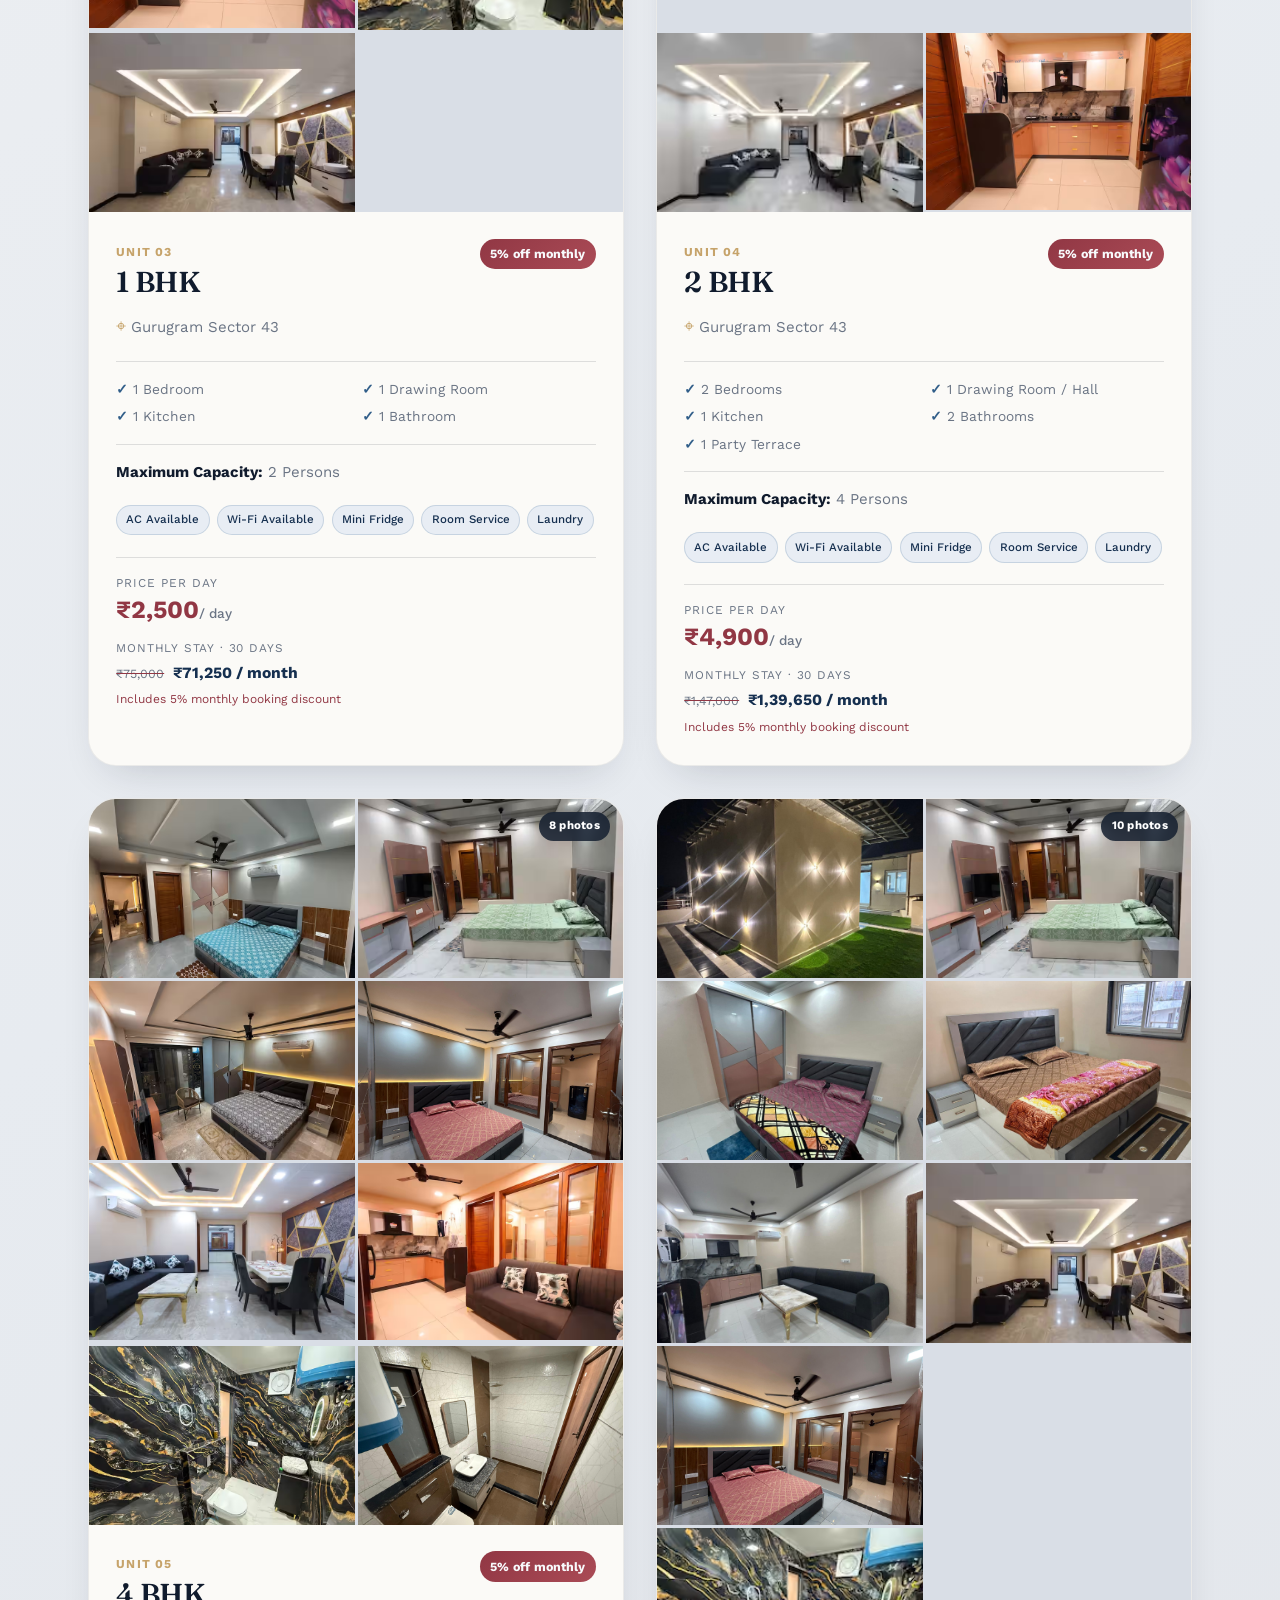
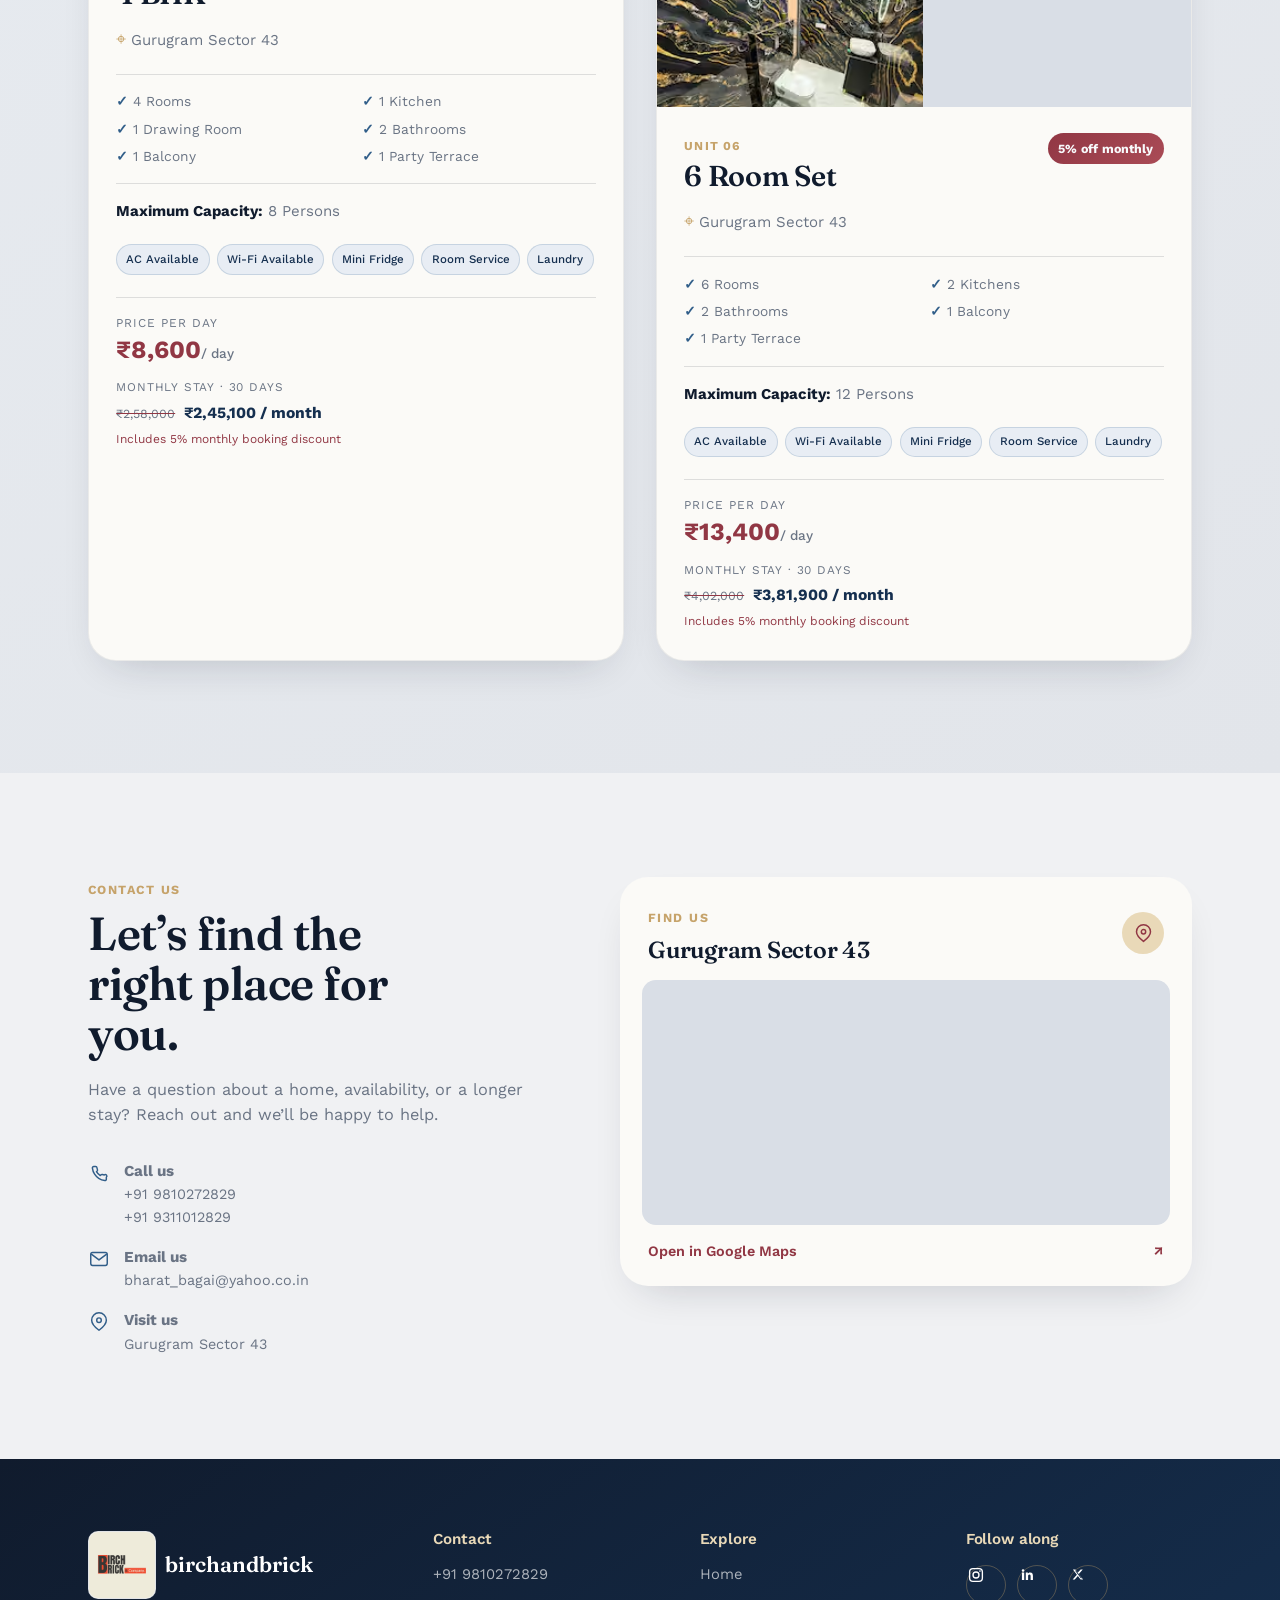
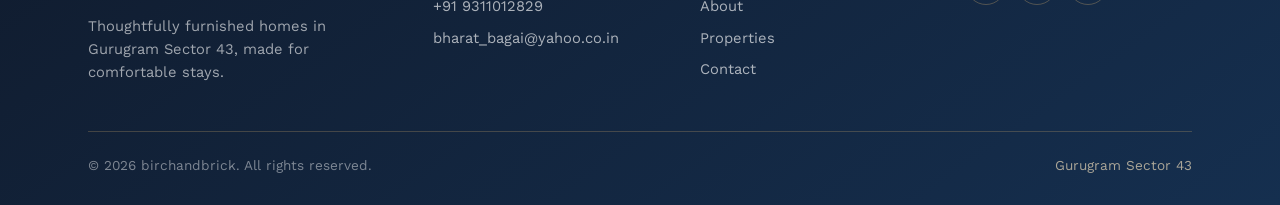
==== commit 9dd5a873: "whatapps messages" ====
--- a/index.html
+++ b/index.html
@@ -34,7 +34,7 @@
       <a href="#home" class="nav-link"><svg viewBox="0 0 24 24" aria-hidden="true"><path d="m3 10 9-7 9 7v10a1 1 0 0 1-1 1h-5v-6H9v6H4a1 1 0 0 1-1-1V10Z"/></svg><span>Home</span></a>
       <a href="#about" class="nav-link"><svg viewBox="0 0 24 24" aria-hidden="true"><circle cx="12" cy="12" r="9"/><path d="M12 10v6M12 7.2v.1"/></svg><span>About</span></a>
       <a href="#contact" class="nav-link"><svg viewBox="0 0 24 24" aria-hidden="true"><path d="M20 16.7v2a1.5 1.5 0 0 1-1.7 1.5 15.1 15.1 0 0 1-6.6-2.4 14.8 14.8 0 0 1-4.5-4.5A15.1 15.1 0 0 1 4.8 6.7 1.5 1.5 0 0 1 6.3 5h2a1.5 1.5 0 0 1 1.5 1.3c.1.7.3 1.4.5 2a1.5 1.5 0 0 1-.3 1.5l-.8.8a12 12 0 0 0 4.2 4.2l.8-.8a1.5 1.5 0 0 1 1.5-.3c.6.2 1.3.4 2 .5A1.5 1.5 0 0 1 20 16.7Z"/></svg><span>Contact</span></a>
-      <a href="https://wa.me/919810272829?text=Hi%20i%20just%20want%20to%20know%20more%20about%20rooms" class="nav-link whatsapp-nav-link" target="_blank" rel="noopener noreferrer" aria-label="Chat on WhatsApp"><svg viewBox="0 0 24 24" aria-hidden="true"><path d="M20.5 11.5a8.5 8.5 0 0 1-12.4 7.6L4 20l.9-3.9A8.5 8.5 0 1 1 20.5 11.5Z"/><path d="M8.1 8.2c.2-.4.4-.4.7-.4h.4c.2 0 .4.1.5.4l.6 1.5c.1.2 0 .4-.1.6l-.5.6c.6 1.1 1.5 2 2.6 2.6l.6-.5c.2-.2.4-.2.6-.1l1.5.6c.3.1.4.3.4.5v.4c0 .3-.1.5-.4.7-.4.3-1 .4-1.6.2-2.1-.7-4.3-2.5-5.4-5.4-4.8-.3-.7-.1-1.3.1-1.8Z"/></svg><span>WhatsApp</span></a>
+      <a href="https://wa.me/919810567181?text=Hi%20i%20just%20want%20to%20know%20more%20about%20rooms" class="nav-link whatsapp-nav-link" target="_blank" rel="noopener noreferrer" aria-label="Chat on WhatsApp"><svg viewBox="0 0 24 24" aria-hidden="true"><path d="M20.5 11.5a8.5 8.5 0 0 1-12.4 7.6L4 20l.9-3.9A8.5 8.5 0 1 1 20.5 11.5Z"/><path d="M8.1 8.2c.2-.4.4-.4.7-.4h.4c.2 0 .4.1.5.4l.6 1.5c.1.2 0 .4-.1.6l-.5.6c.6 1.1 1.5 2 2.6 2.6l.6-.5c.2-.2.4-.2.6-.1l1.5.6c.3.1.4.3.4.5v.4c0 .3-.1.5-.4.7-.4.3-1 .4-1.6.2-2.1-.7-4.3-2.5-5.4-5.4-4.8-.3-.7-.1-1.3.1-1.8Z"/></svg><span>WhatsApp</span></a>
     </nav>
     <div class="nav-actions">
       <button class="nav-toggle" aria-label="Open menu" aria-expanded="false" aria-controls="mobile-nav">
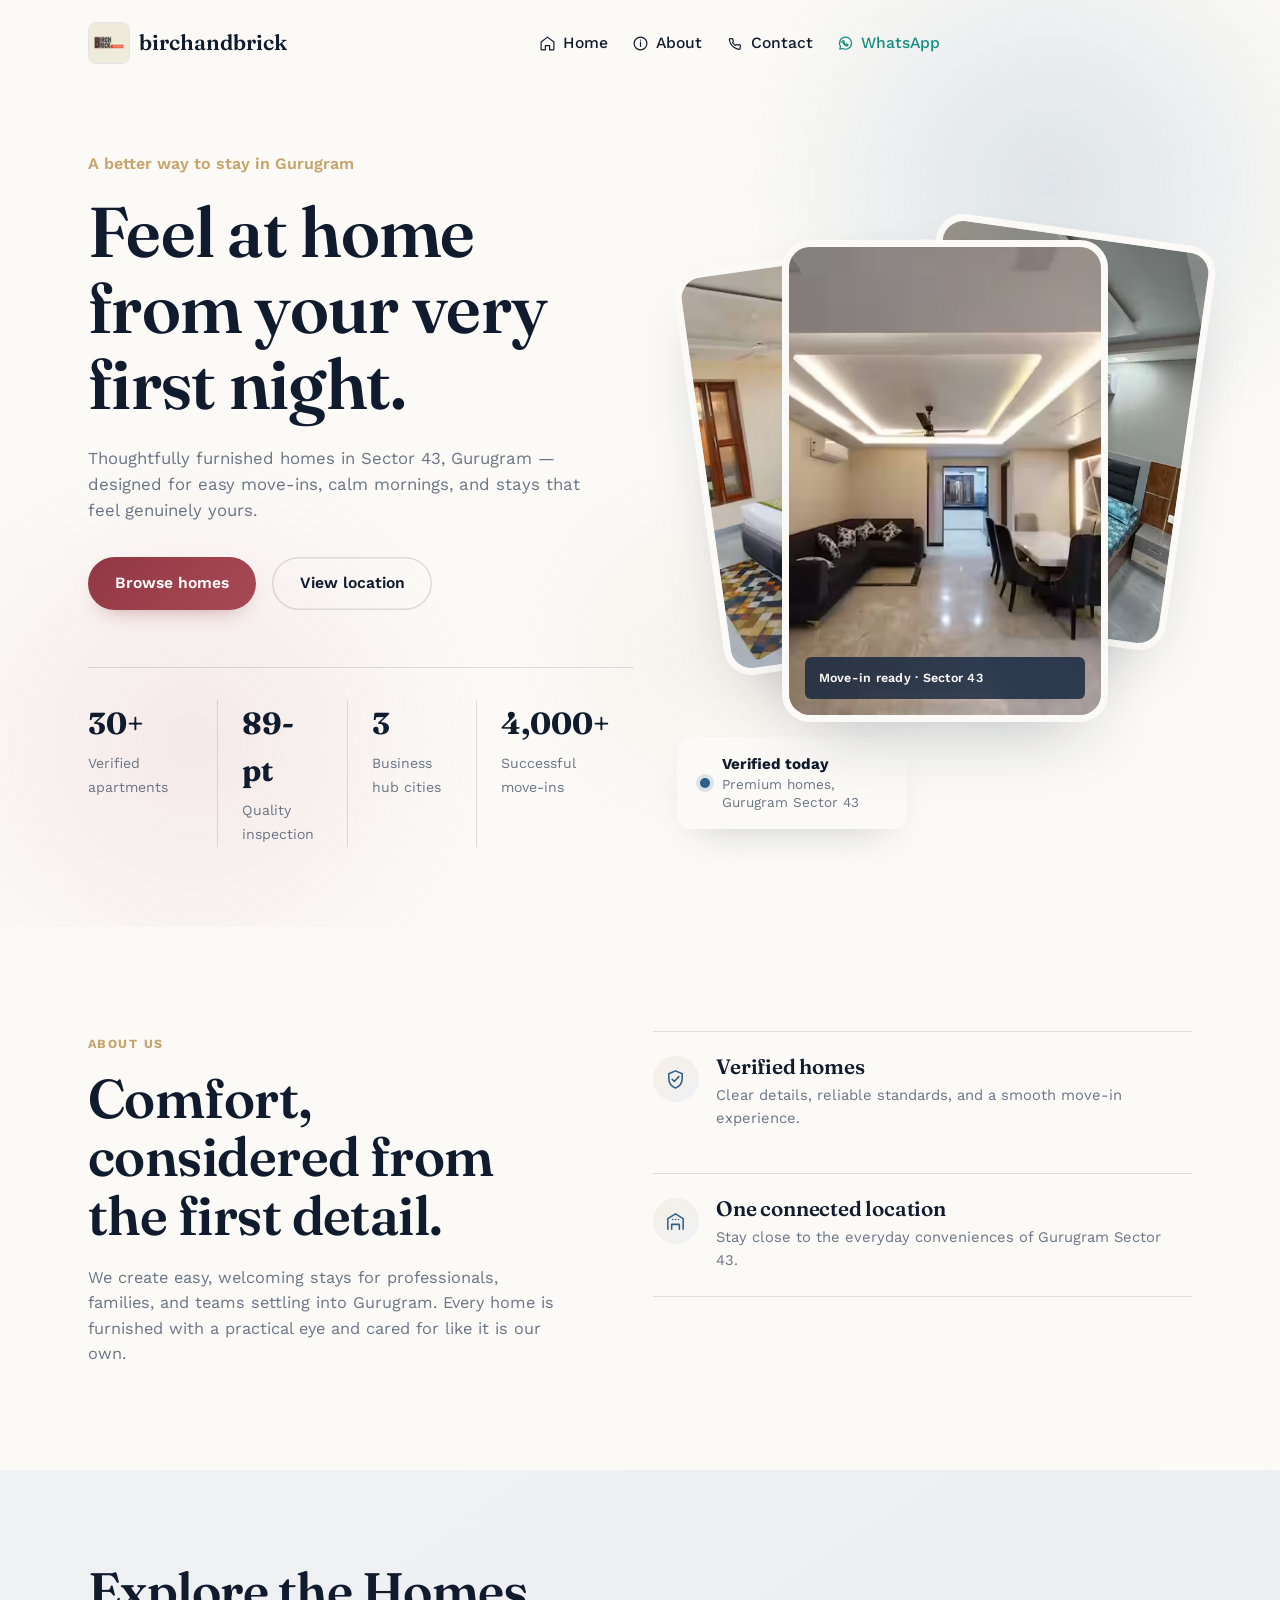
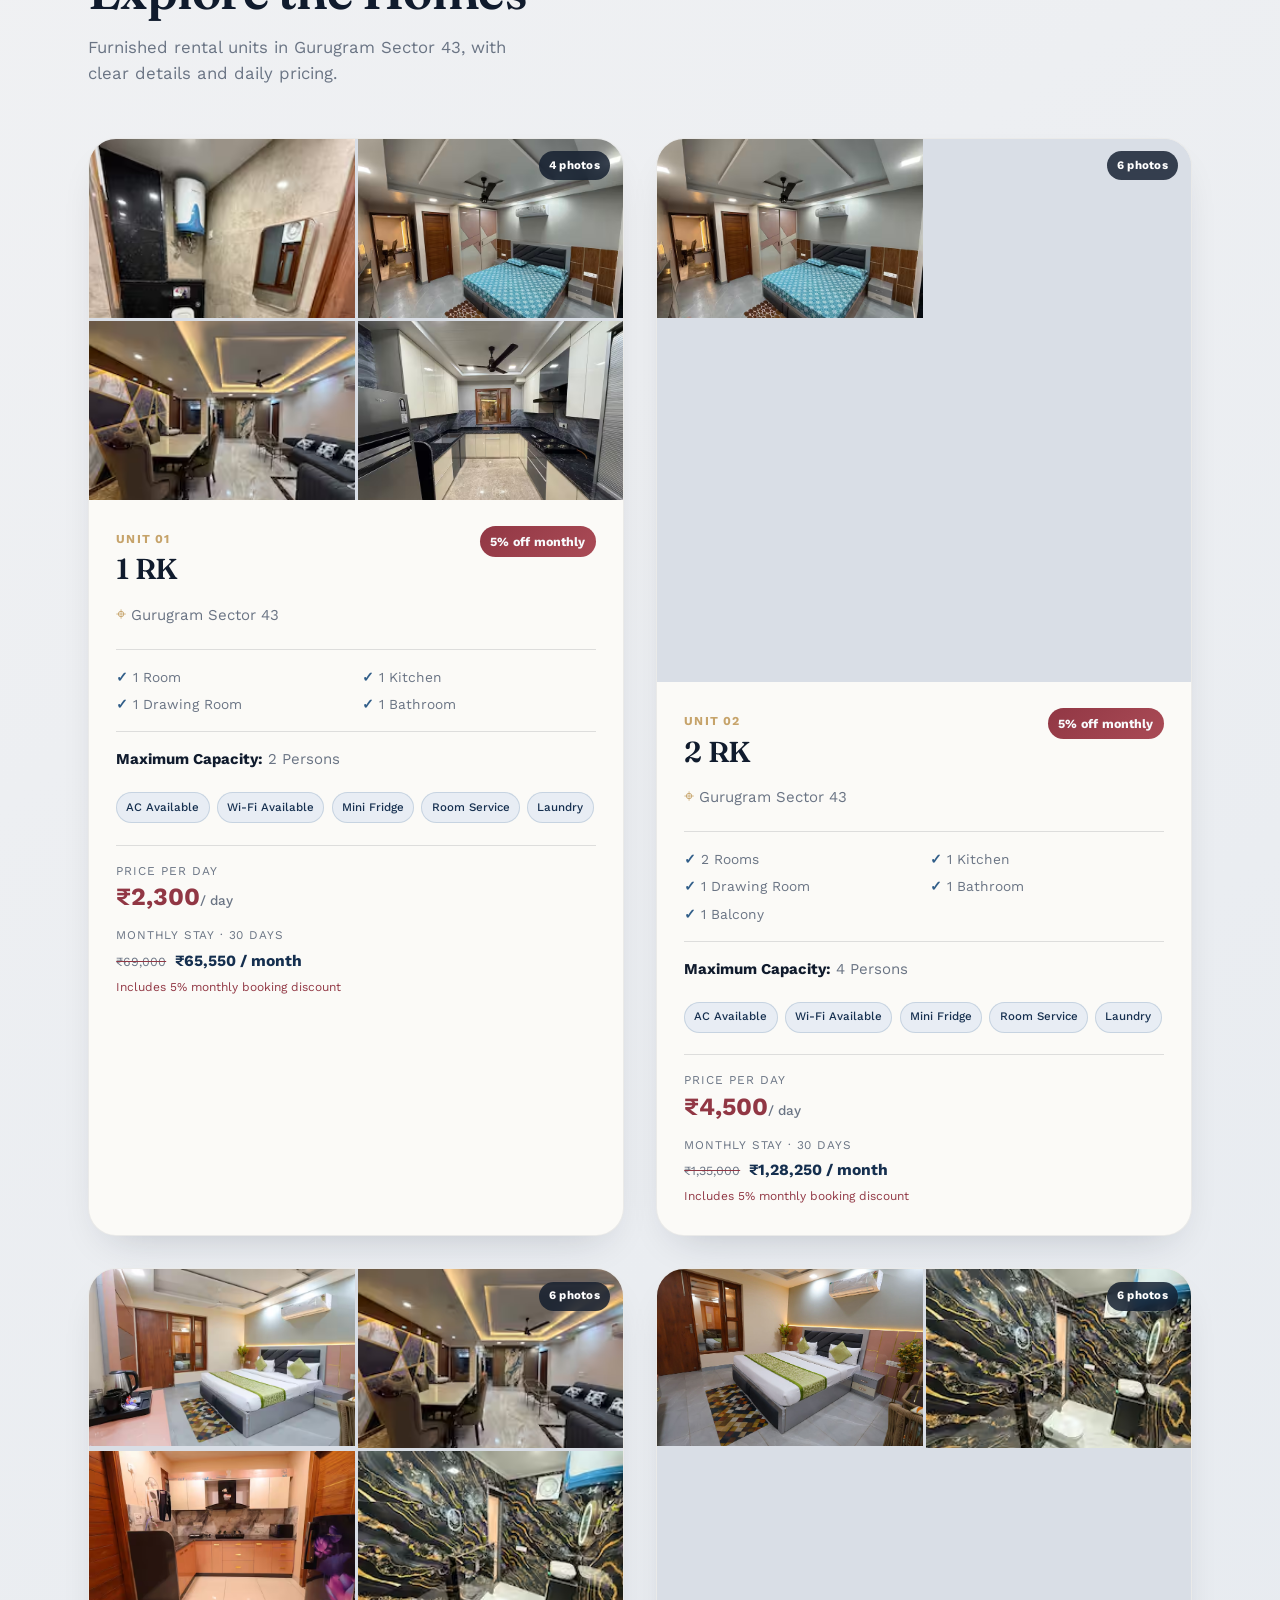
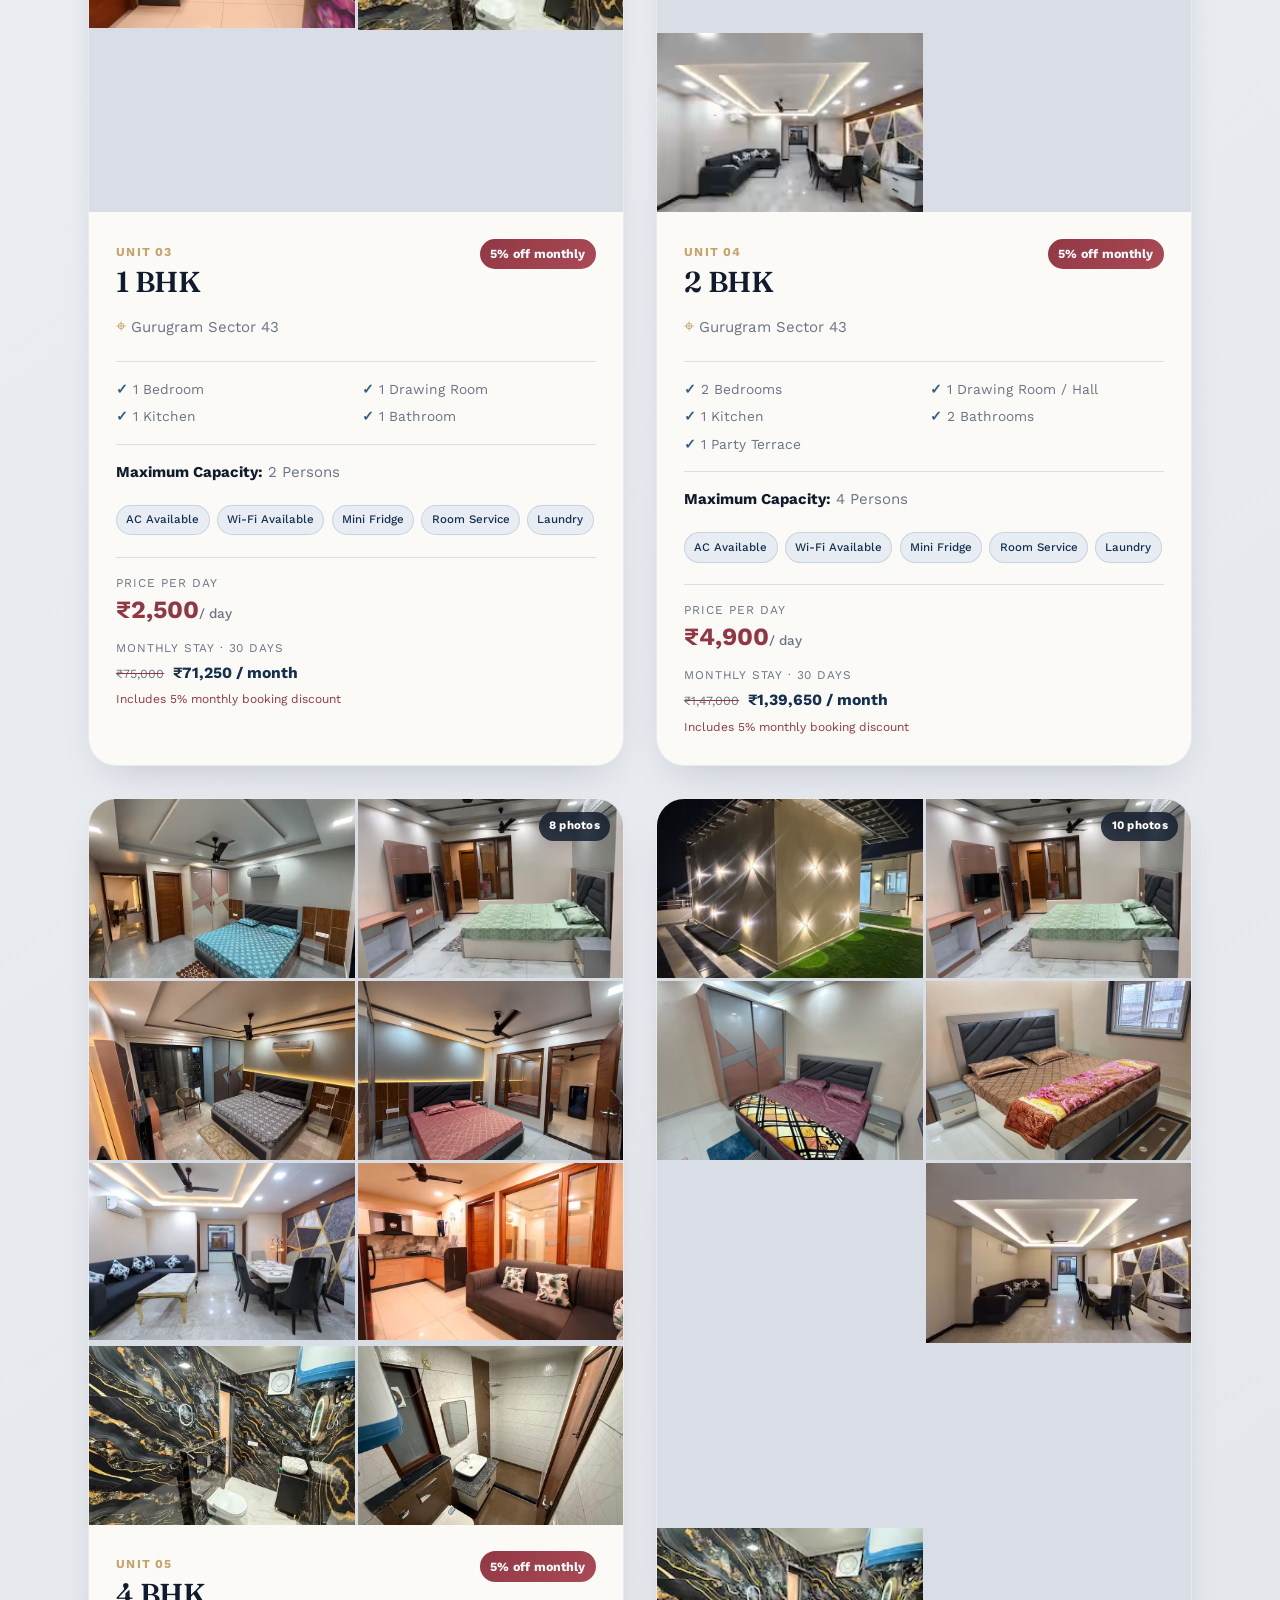
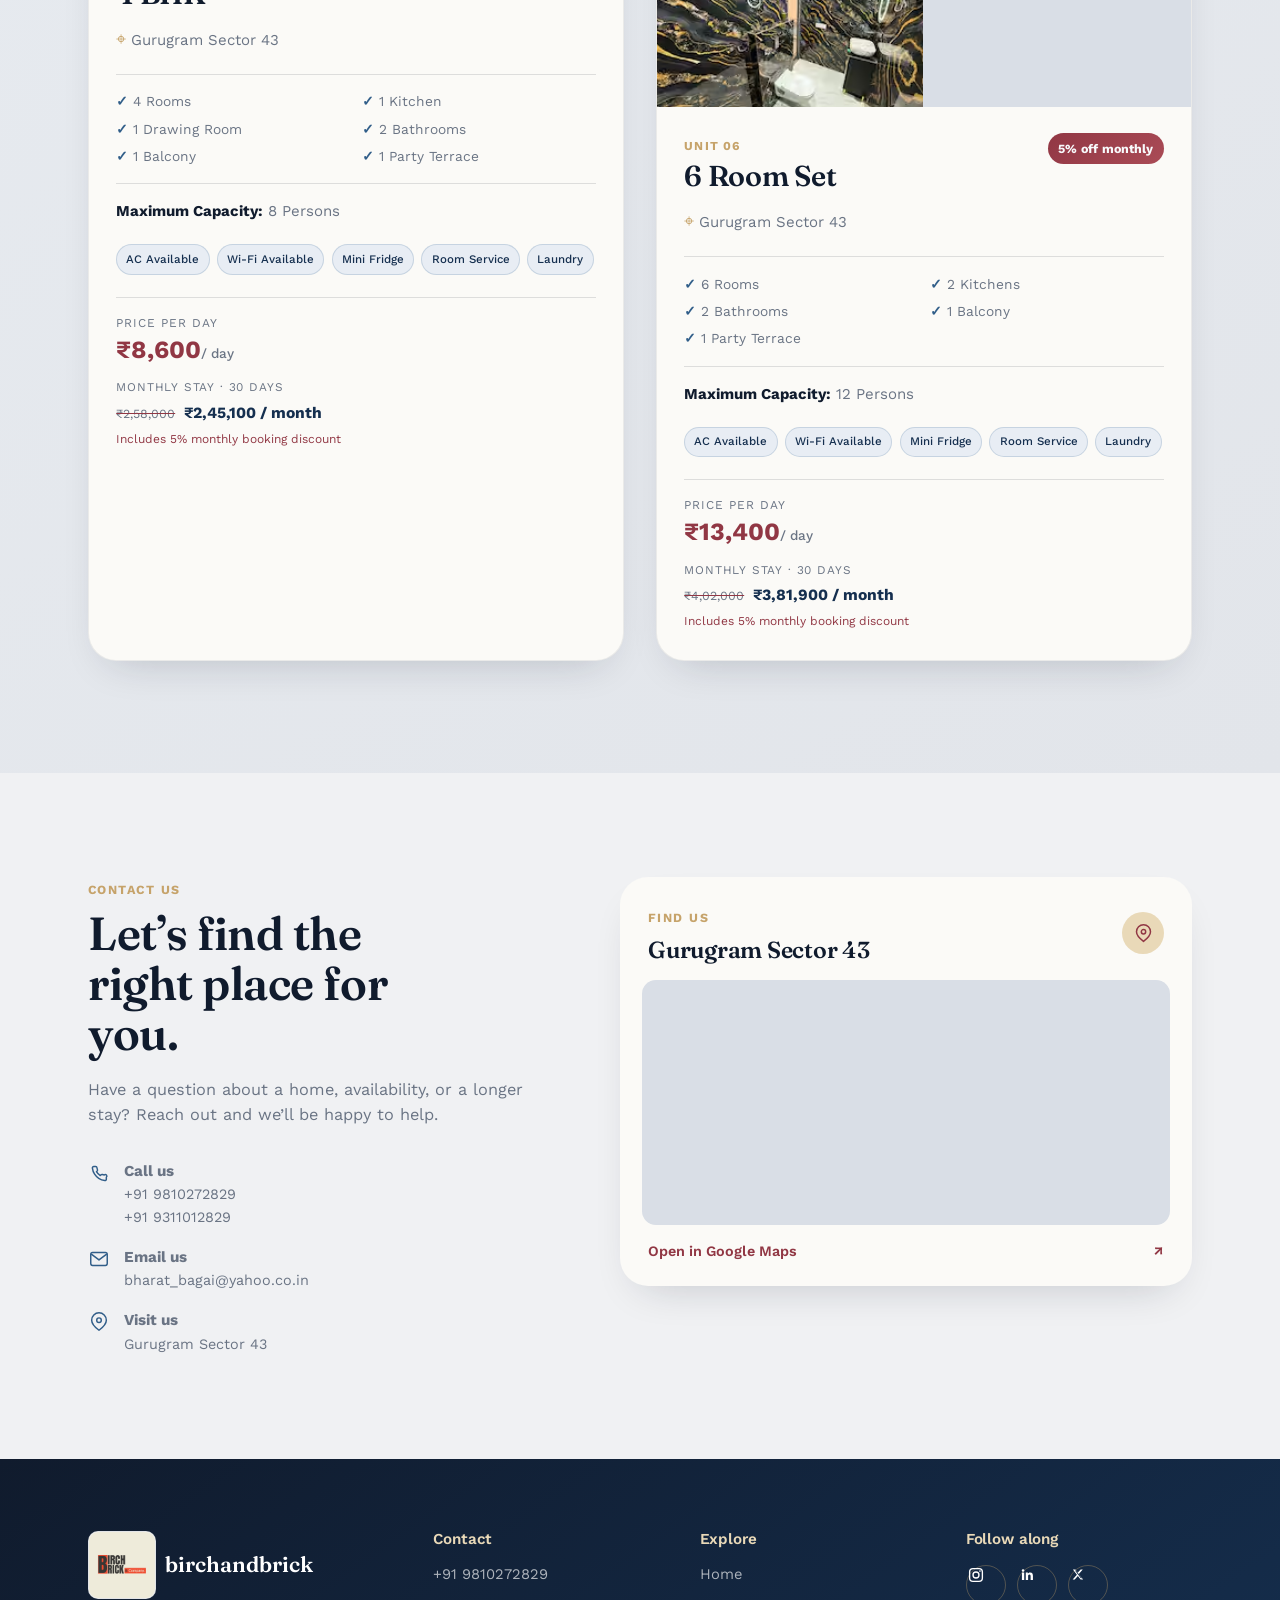
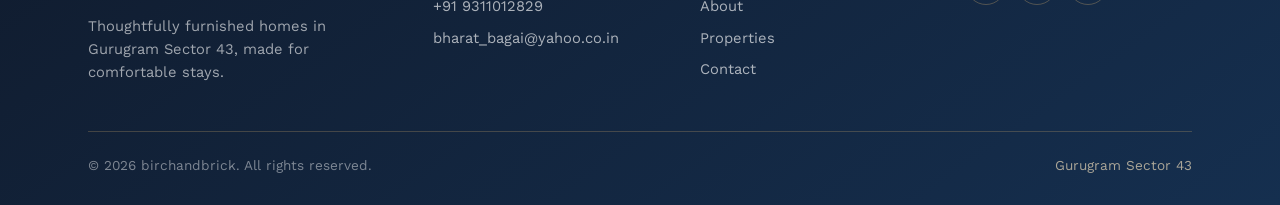
==== commit cefd2304: "whatapps messags updates" ====
--- a/index.html
+++ b/index.html
@@ -34,7 +34,7 @@
       <a href="#home" class="nav-link"><svg viewBox="0 0 24 24" aria-hidden="true"><path d="m3 10 9-7 9 7v10a1 1 0 0 1-1 1h-5v-6H9v6H4a1 1 0 0 1-1-1V10Z"/></svg><span>Home</span></a>
       <a href="#about" class="nav-link"><svg viewBox="0 0 24 24" aria-hidden="true"><circle cx="12" cy="12" r="9"/><path d="M12 10v6M12 7.2v.1"/></svg><span>About</span></a>
       <a href="#contact" class="nav-link"><svg viewBox="0 0 24 24" aria-hidden="true"><path d="M20 16.7v2a1.5 1.5 0 0 1-1.7 1.5 15.1 15.1 0 0 1-6.6-2.4 14.8 14.8 0 0 1-4.5-4.5A15.1 15.1 0 0 1 4.8 6.7 1.5 1.5 0 0 1 6.3 5h2a1.5 1.5 0 0 1 1.5 1.3c.1.7.3 1.4.5 2a1.5 1.5 0 0 1-.3 1.5l-.8.8a12 12 0 0 0 4.2 4.2l.8-.8a1.5 1.5 0 0 1 1.5-.3c.6.2 1.3.4 2 .5A1.5 1.5 0 0 1 20 16.7Z"/></svg><span>Contact</span></a>
-      <a href="https://wa.me/919810567181?text=Hi%20i%20just%20want%20to%20know%20more%20about%20rooms" class="nav-link whatsapp-nav-link" target="_blank" rel="noopener noreferrer" aria-label="Chat on WhatsApp"><svg viewBox="0 0 24 24" aria-hidden="true"><path d="M20.5 11.5a8.5 8.5 0 0 1-12.4 7.6L4 20l.9-3.9A8.5 8.5 0 1 1 20.5 11.5Z"/><path d="M8.1 8.2c.2-.4.4-.4.7-.4h.4c.2 0 .4.1.5.4l.6 1.5c.1.2 0 .4-.1.6l-.5.6c.6 1.1 1.5 2 2.6 2.6l.6-.5c.2-.2.4-.2.6-.1l1.5.6c.3.1.4.3.4.5v.4c0 .3-.1.5-.4.7-.4.3-1 .4-1.6.2-2.1-.7-4.3-2.5-5.4-5.4-4.8-.3-.7-.1-1.3.1-1.8Z"/></svg><span>WhatsApp</span></a>
+      <a href="https://wa.me/919810567181?text=Hey%20i%20just%20want%20to%20know%20more%20about%20properties" class="nav-link whatsapp-nav-link" target="_blank" rel="noopener noreferrer" aria-label="Chat on WhatsApp"><svg viewBox="0 0 24 24" aria-hidden="true"><path d="M20.5 11.5a8.5 8.5 0 0 1-12.4 7.6L4 20l.9-3.9A8.5 8.5 0 1 1 20.5 11.5Z"/><path d="M8.1 8.2c.2-.4.4-.4.7-.4h.4c.2 0 .4.1.5.4l.6 1.5c.1.2 0 .4-.1.6l-.5.6c.6 1.1 1.5 2 2.6 2.6l.6-.5c.2-.2.4-.2.6-.1l1.5.6c.3.1.4.3.4.5v.4c0 .3-.1.5-.4.7-.4.3-1 .4-1.6.2-2.1-.7-4.3-2.5-5.4-5.4-4.8-.3-.7-.1-1.3.1-1.8Z"/></svg><span>WhatsApp</span></a>
     </nav>
     <div class="nav-actions">
       <button class="nav-toggle" aria-label="Open menu" aria-expanded="false" aria-controls="mobile-nav">
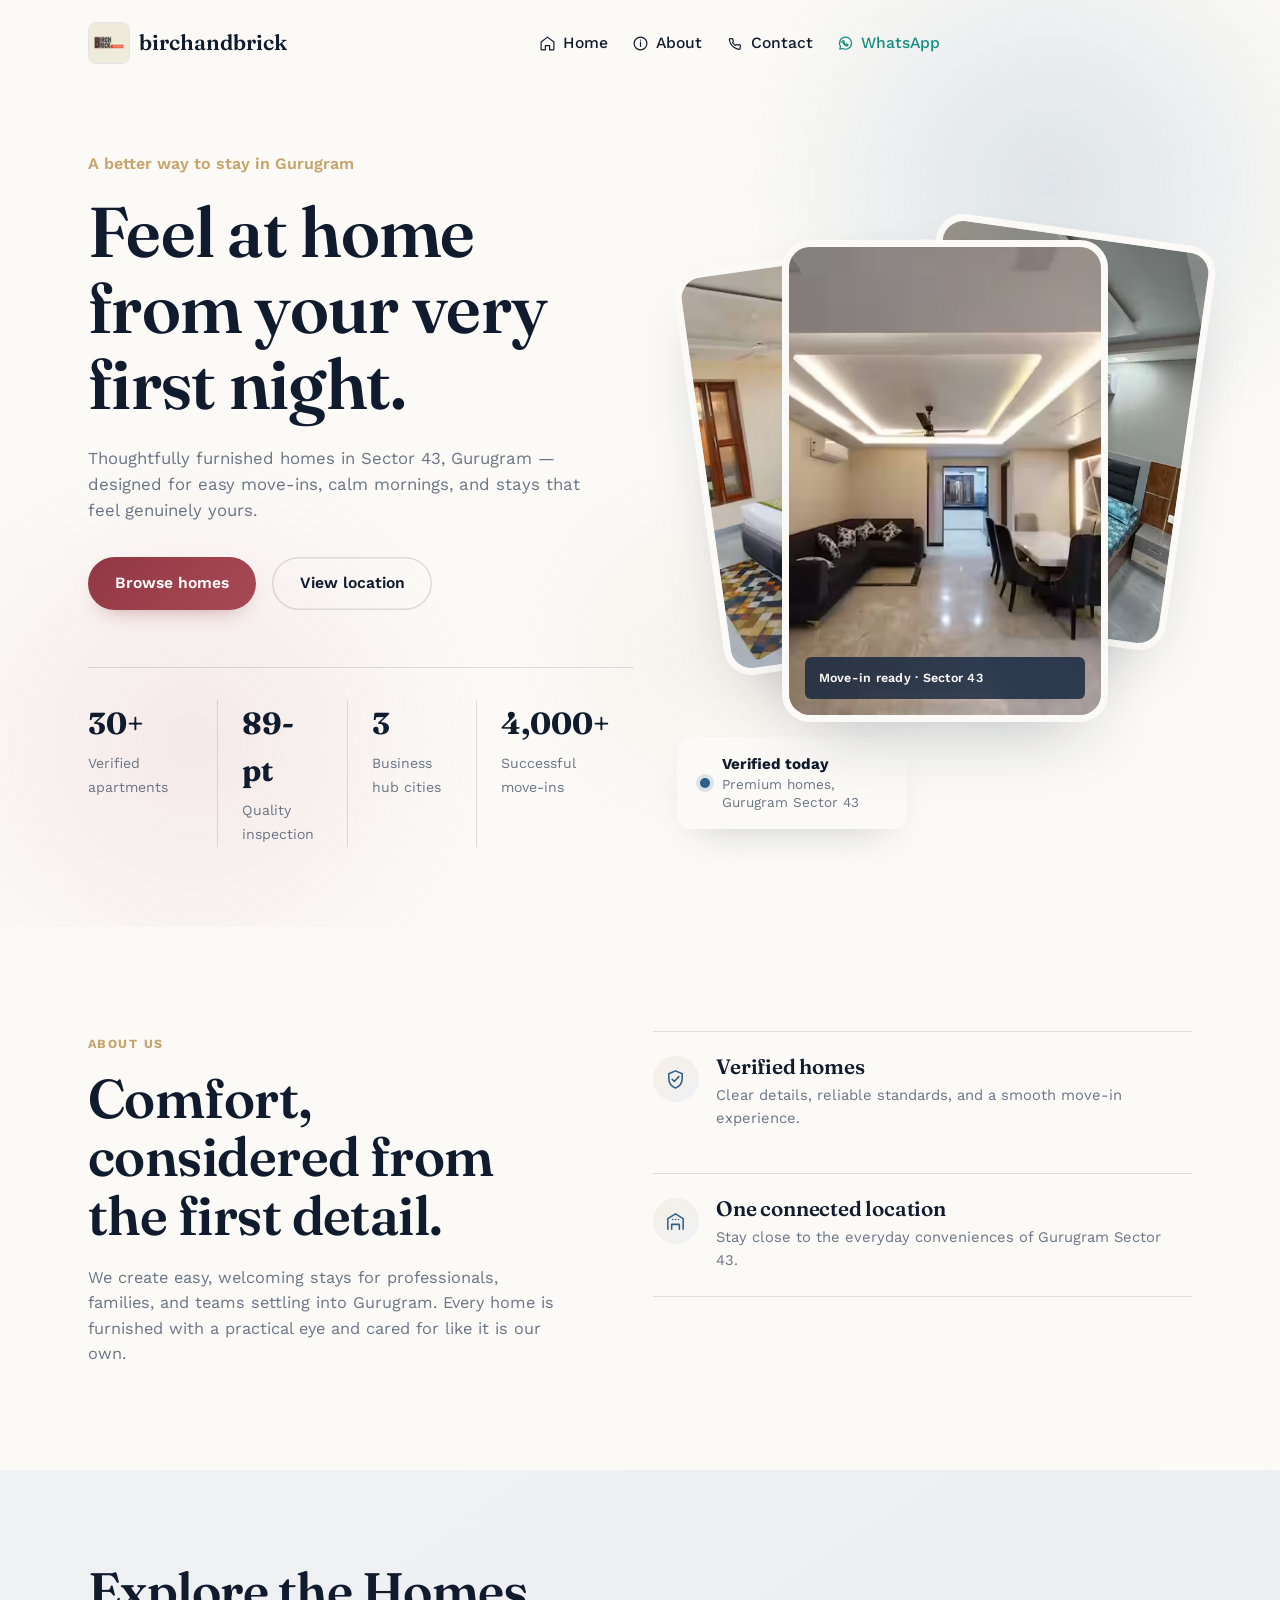
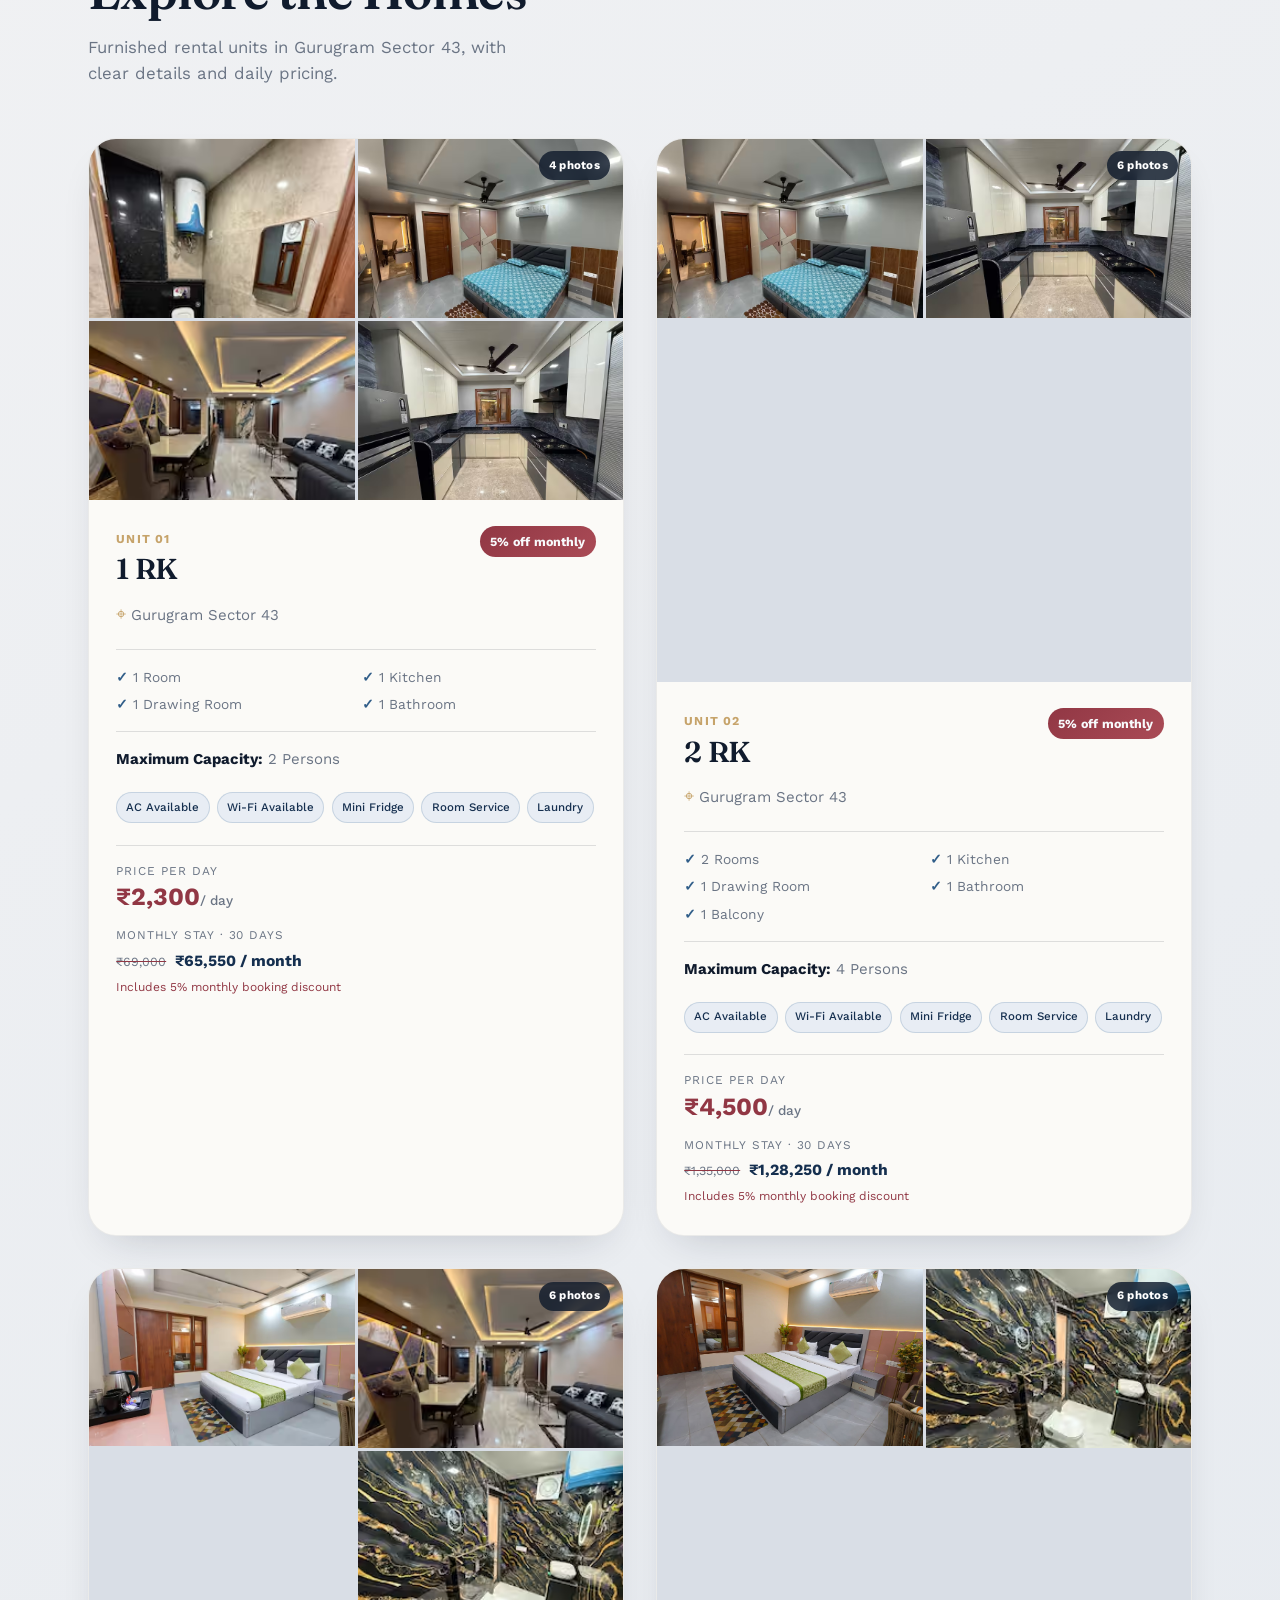
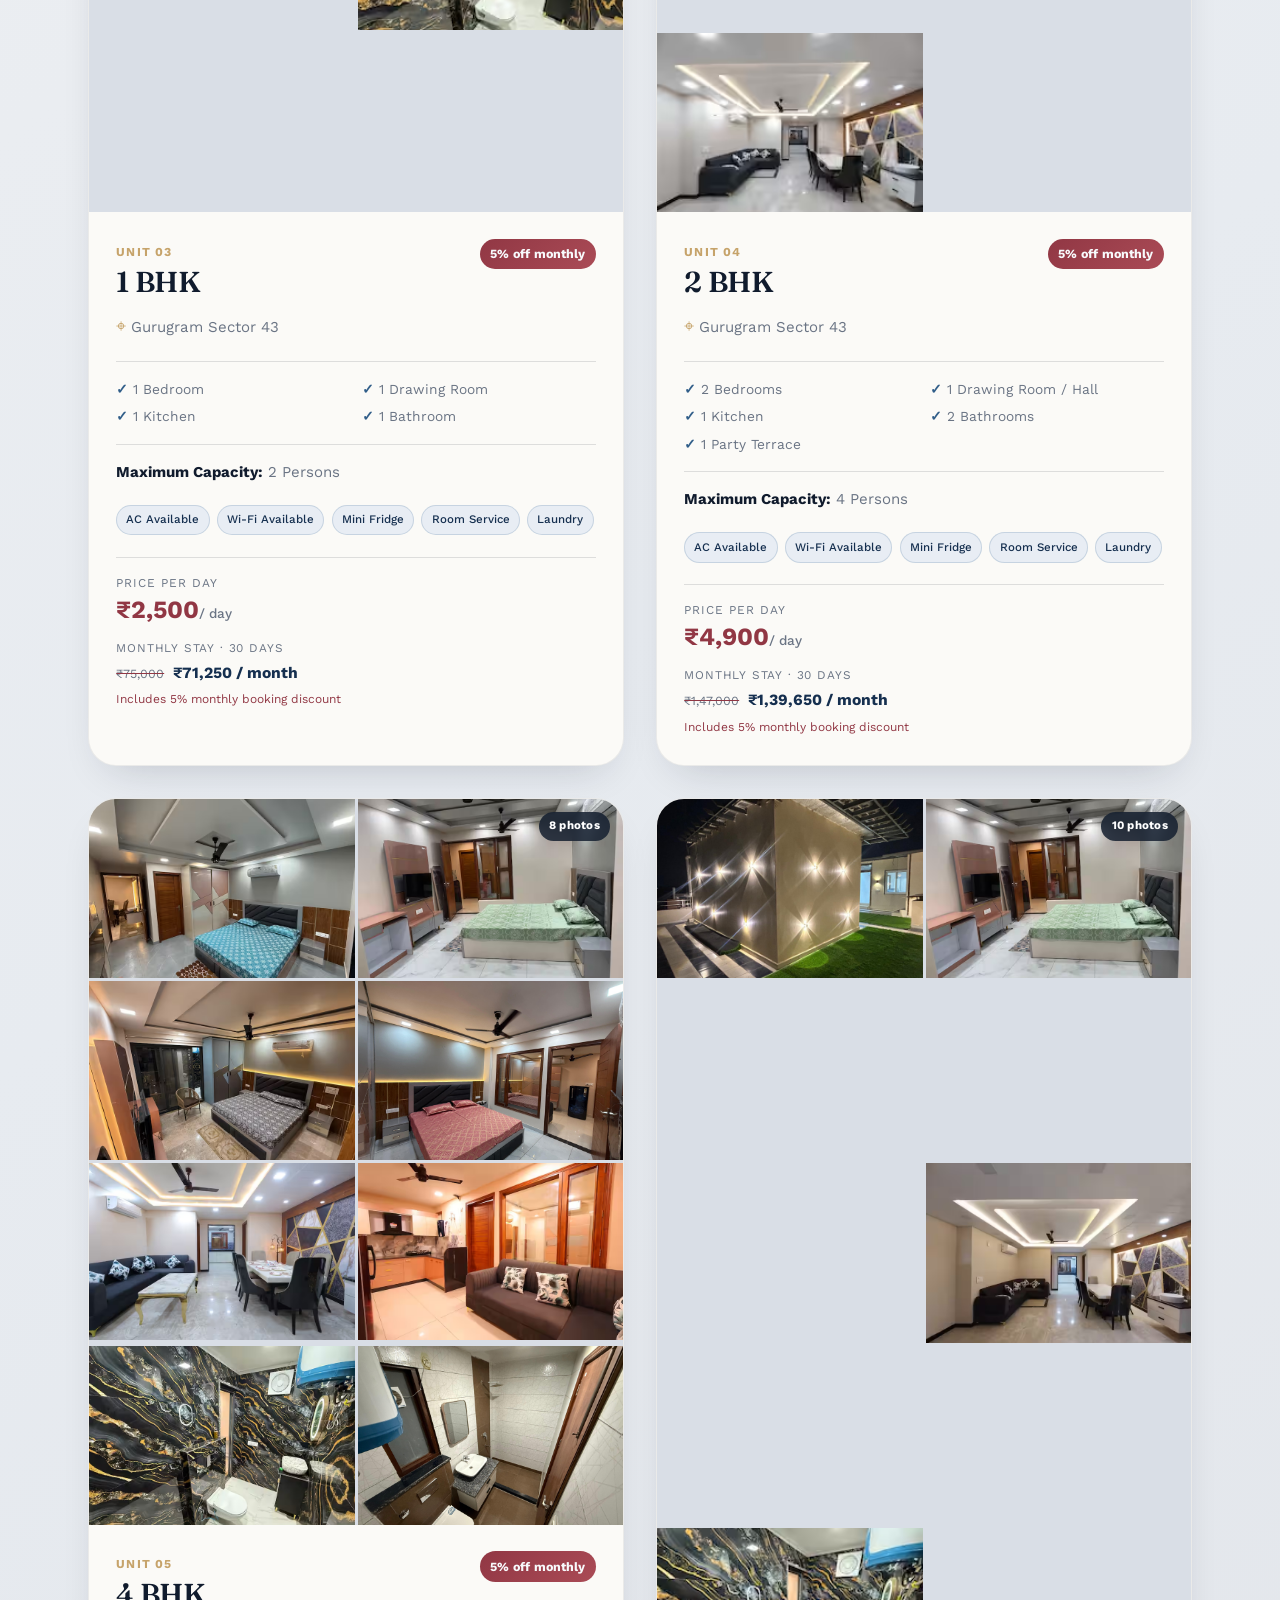
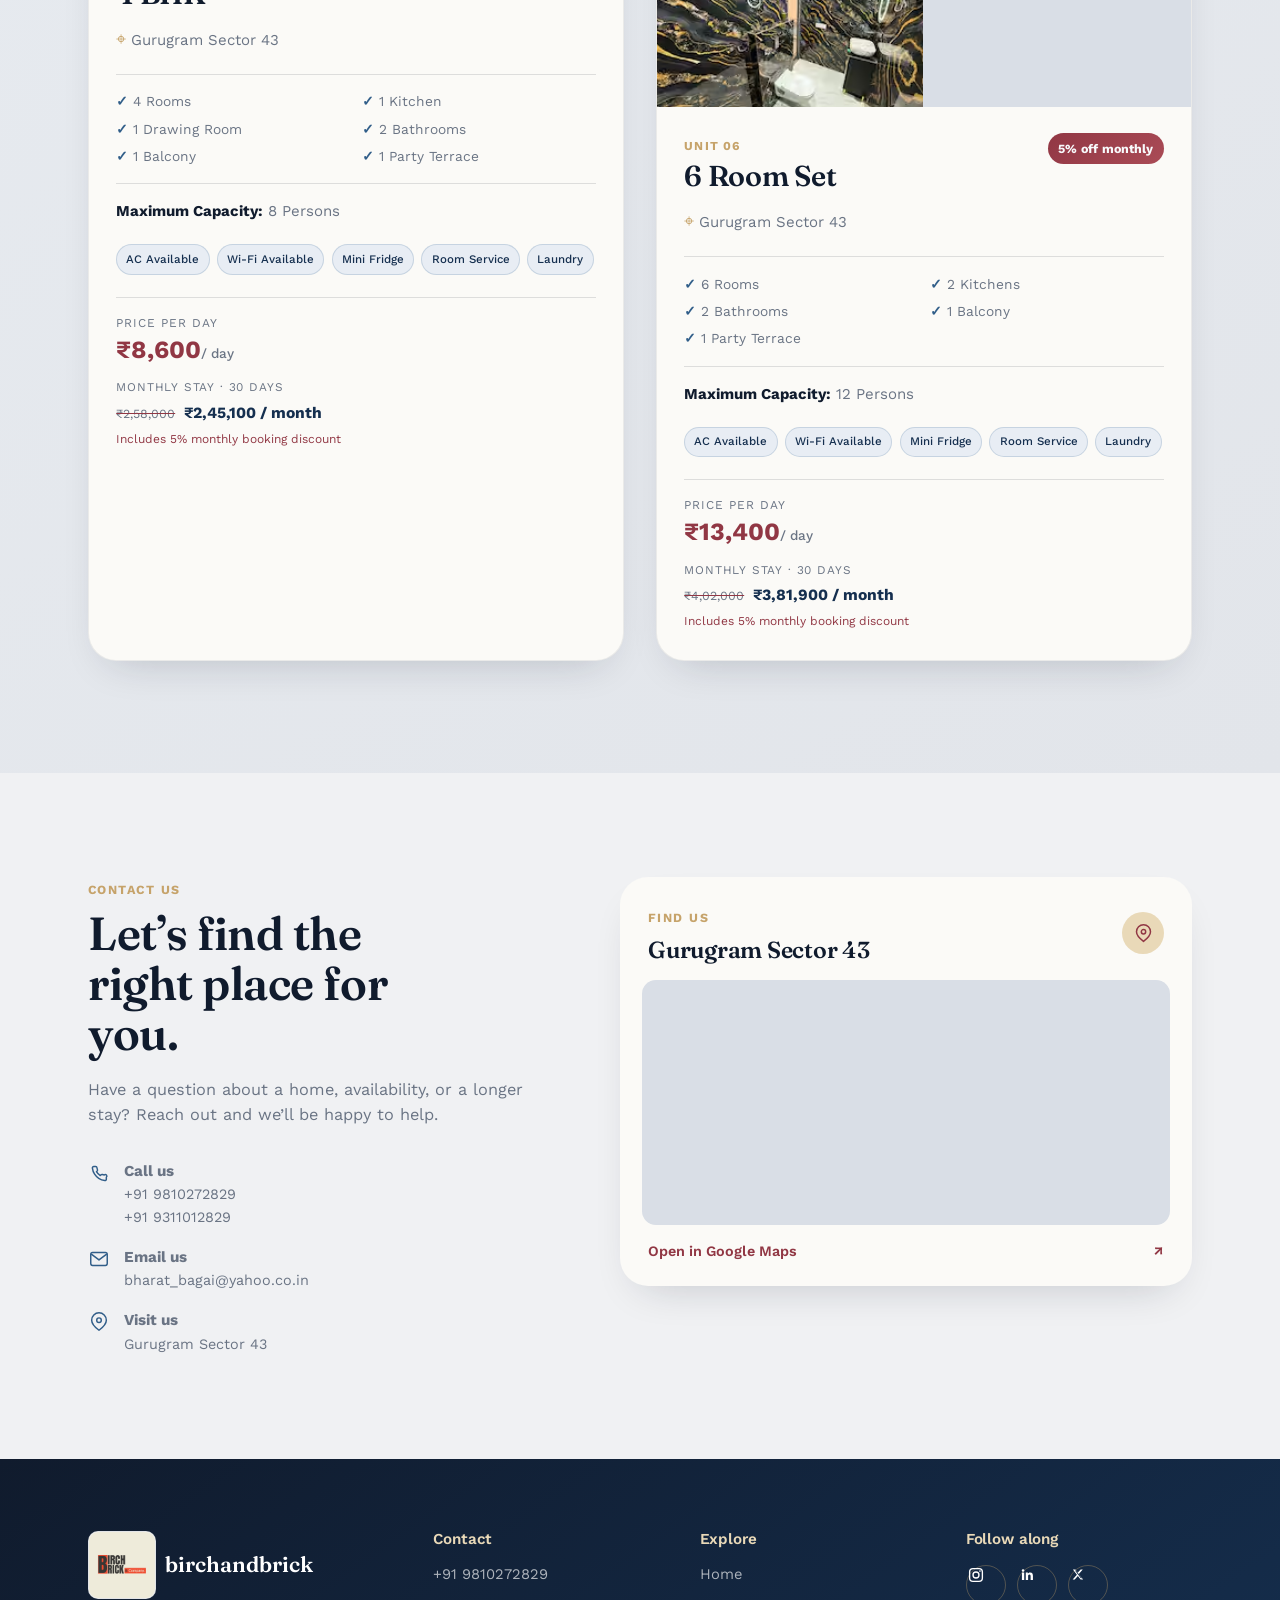
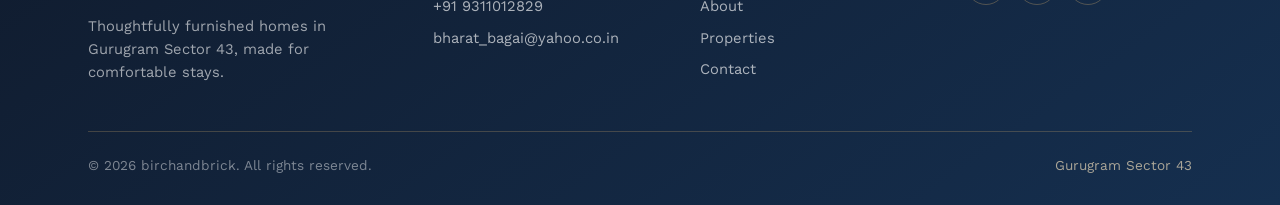
==== commit c89db71c: "whatapps messags updates" ====
--- a/index.html
+++ b/index.html
@@ -34,7 +34,7 @@
       <a href="#home" class="nav-link"><svg viewBox="0 0 24 24" aria-hidden="true"><path d="m3 10 9-7 9 7v10a1 1 0 0 1-1 1h-5v-6H9v6H4a1 1 0 0 1-1-1V10Z"/></svg><span>Home</span></a>
       <a href="#about" class="nav-link"><svg viewBox="0 0 24 24" aria-hidden="true"><circle cx="12" cy="12" r="9"/><path d="M12 10v6M12 7.2v.1"/></svg><span>About</span></a>
       <a href="#contact" class="nav-link"><svg viewBox="0 0 24 24" aria-hidden="true"><path d="M20 16.7v2a1.5 1.5 0 0 1-1.7 1.5 15.1 15.1 0 0 1-6.6-2.4 14.8 14.8 0 0 1-4.5-4.5A15.1 15.1 0 0 1 4.8 6.7 1.5 1.5 0 0 1 6.3 5h2a1.5 1.5 0 0 1 1.5 1.3c.1.7.3 1.4.5 2a1.5 1.5 0 0 1-.3 1.5l-.8.8a12 12 0 0 0 4.2 4.2l.8-.8a1.5 1.5 0 0 1 1.5-.3c.6.2 1.3.4 2 .5A1.5 1.5 0 0 1 20 16.7Z"/></svg><span>Contact</span></a>
-      <a href="https://wa.me/919810567181?text=Hey%20i%20just%20want%20to%20know%20more%20about%20properties" class="nav-link whatsapp-nav-link" target="_blank" rel="noopener noreferrer" aria-label="Chat on WhatsApp"><svg viewBox="0 0 24 24" aria-hidden="true"><path d="M20.5 11.5a8.5 8.5 0 0 1-12.4 7.6L4 20l.9-3.9A8.5 8.5 0 1 1 20.5 11.5Z"/><path d="M8.1 8.2c.2-.4.4-.4.7-.4h.4c.2 0 .4.1.5.4l.6 1.5c.1.2 0 .4-.1.6l-.5.6c.6 1.1 1.5 2 2.6 2.6l.6-.5c.2-.2.4-.2.6-.1l1.5.6c.3.1.4.3.4.5v.4c0 .3-.1.5-.4.7-.4.3-1 .4-1.6.2-2.1-.7-4.3-2.5-5.4-5.4-4.8-.3-.7-.1-1.3.1-1.8Z"/></svg><span>WhatsApp</span></a>
+      <a href="https://wa.me/919810567181?text=Hey%20,%20i%20just%20want%20to%20know%20more%20about%20your%20property." class="nav-link whatsapp-nav-link" target="_blank" rel="noopener noreferrer" aria-label="Chat on WhatsApp"><svg viewBox="0 0 24 24" aria-hidden="true"><path d="M20.5 11.5a8.5 8.5 0 0 1-12.4 7.6L4 20l.9-3.9A8.5 8.5 0 1 1 20.5 11.5Z"/><path d="M8.1 8.2c.2-.4.4-.4.7-.4h.4c.2 0 .4.1.5.4l.6 1.5c.1.2 0 .4-.1.6l-.5.6c.6 1.1 1.5 2 2.6 2.6l.6-.5c.2-.2.4-.2.6-.1l1.5.6c.3.1.4.3.4.5v.4c0 .3-.1.5-.4.7-.4.3-1 .4-1.6.2-2.1-.7-4.3-2.5-5.4-5.4-4.8-.3-.7-.1-1.3.1-1.8Z"/></svg><span>WhatsApp</span></a>
     </nav>
     <div class="nav-actions">
       <button class="nav-toggle" aria-label="Open menu" aria-expanded="false" aria-controls="mobile-nav">
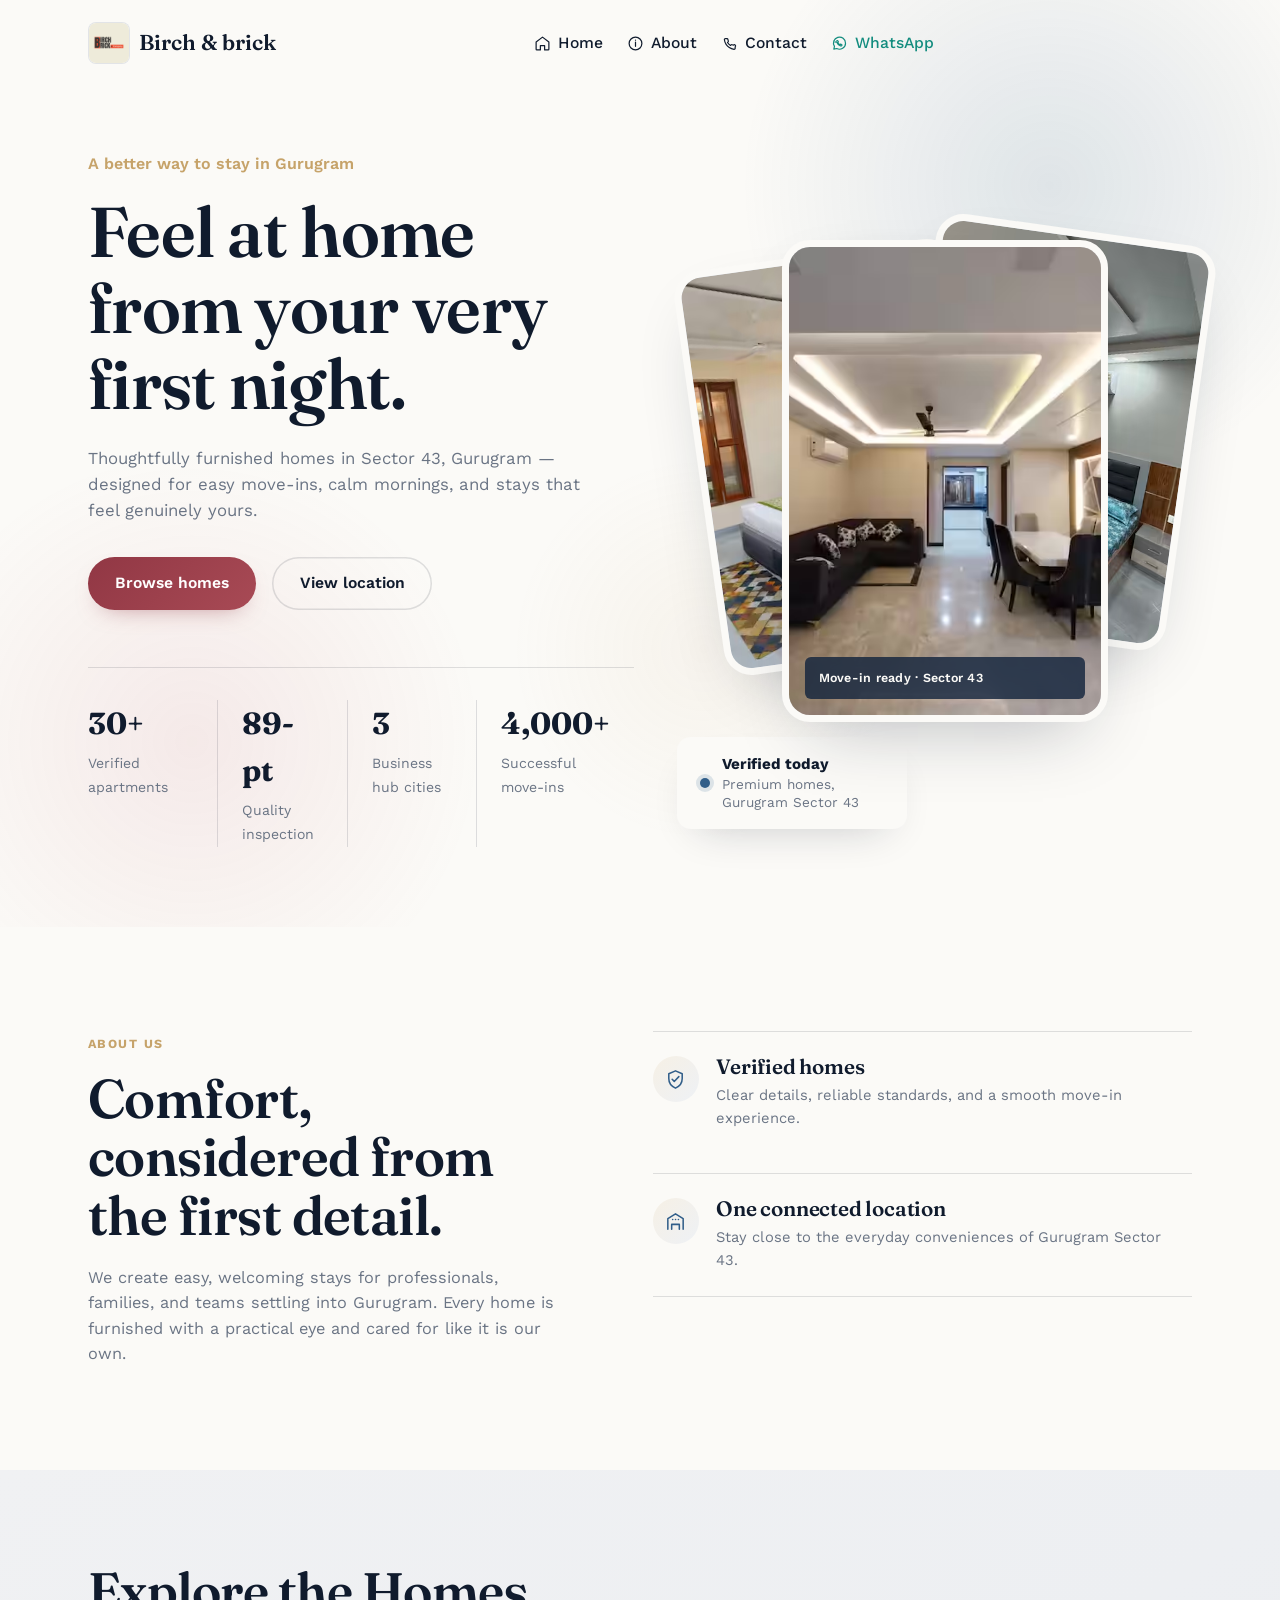
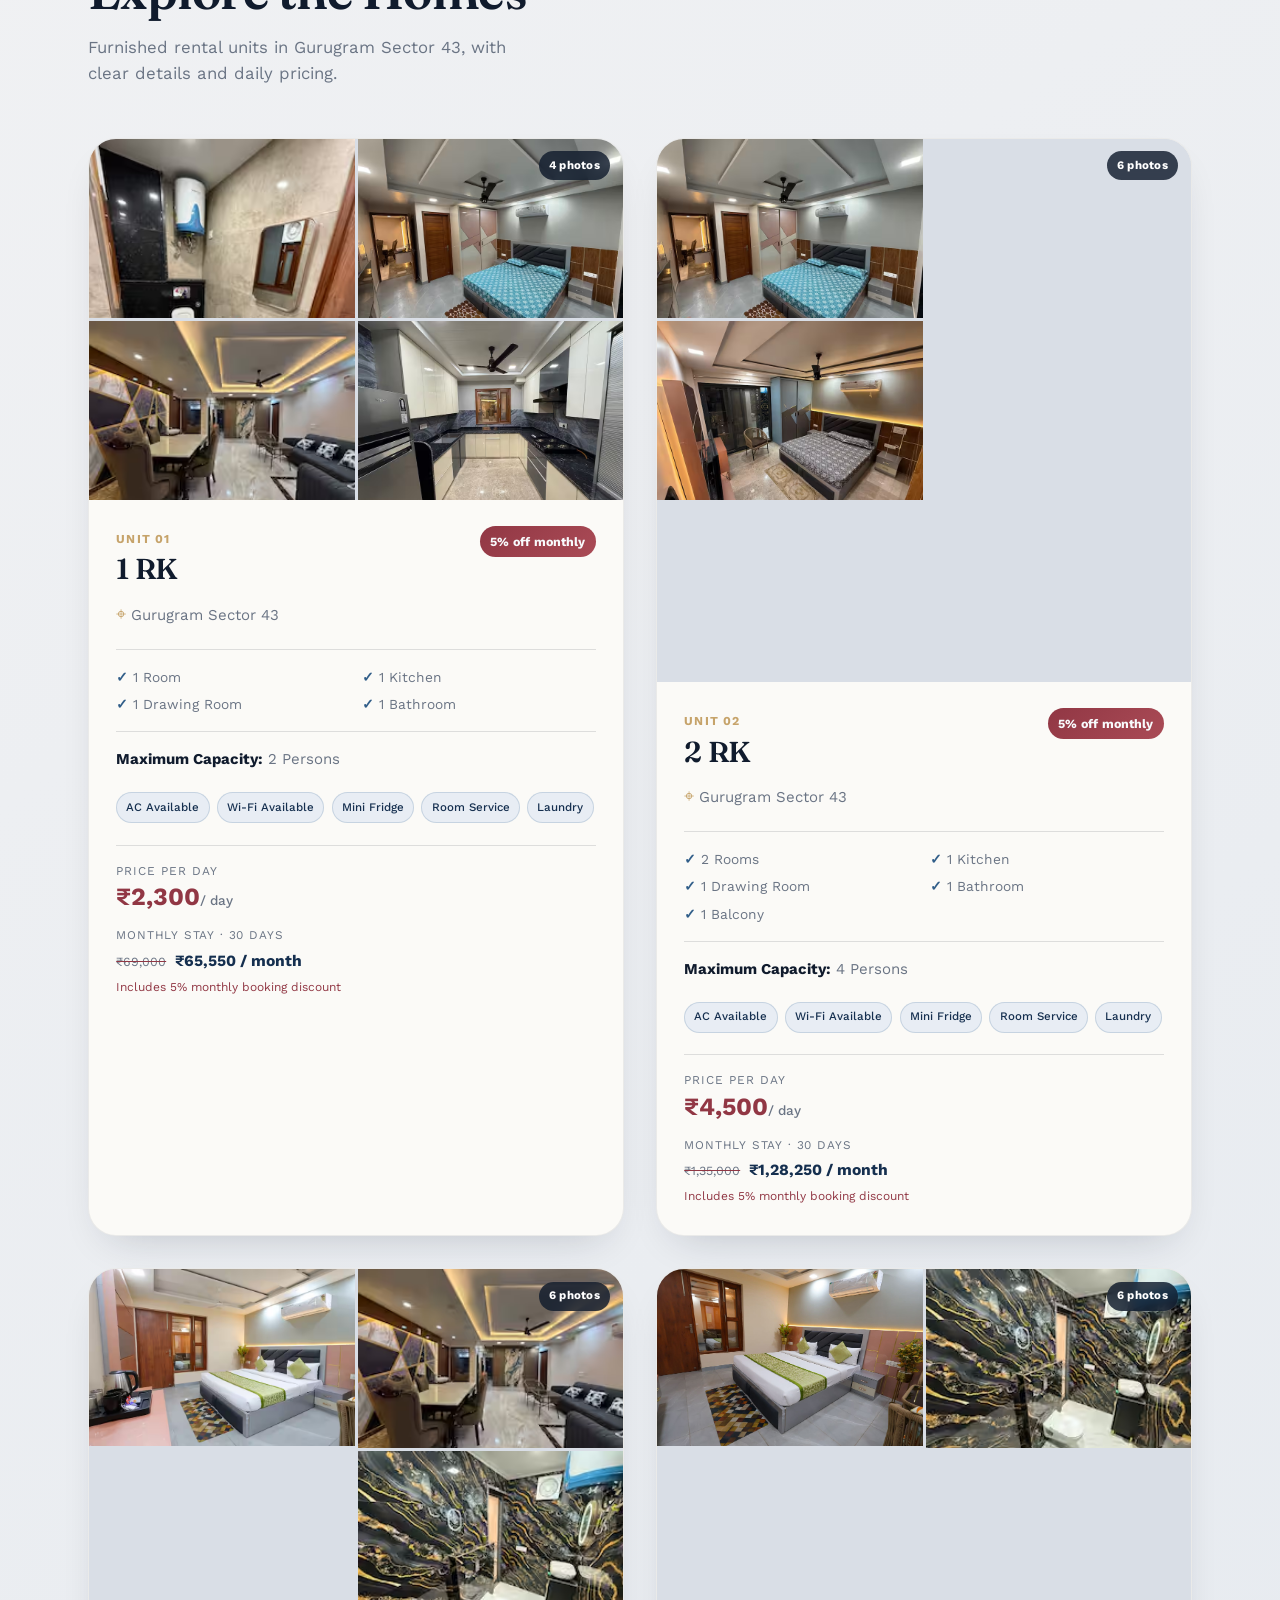
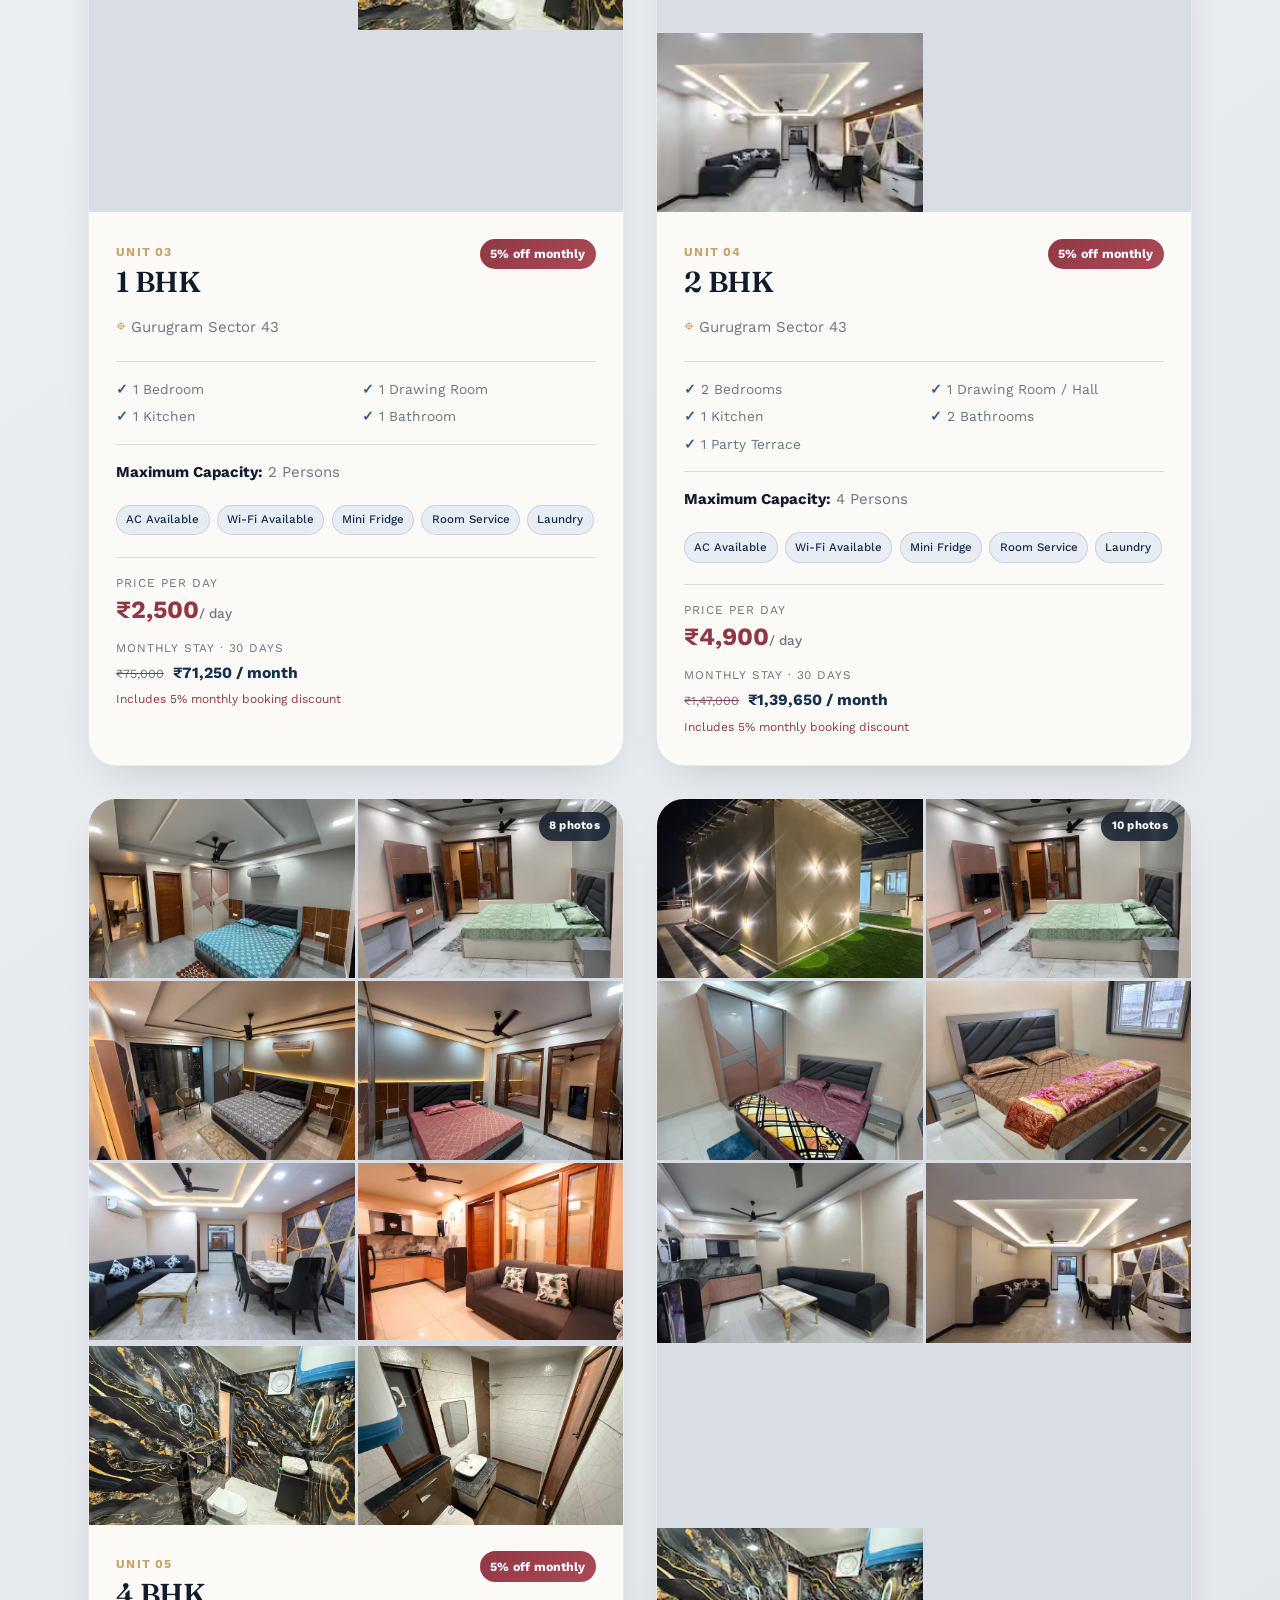
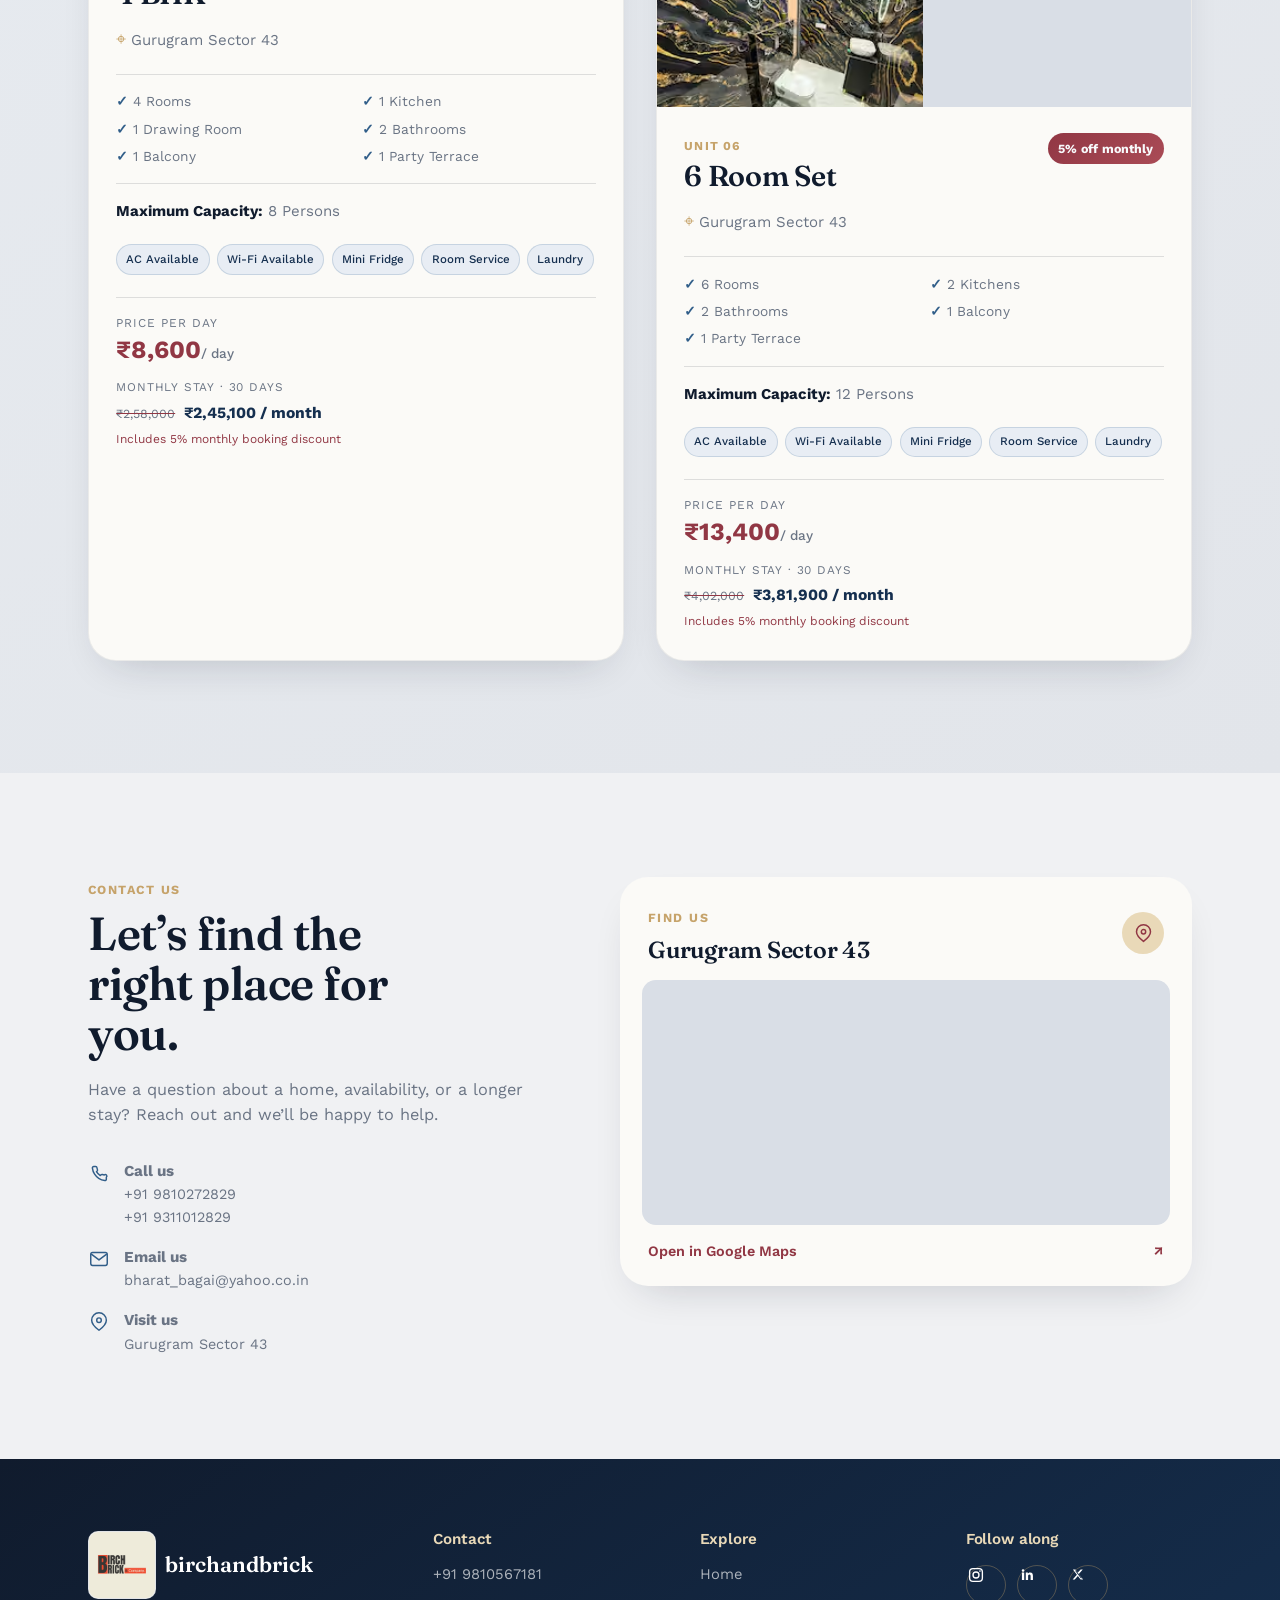
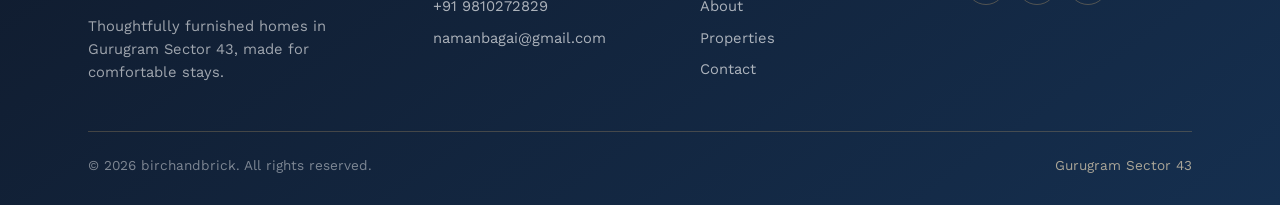
==== commit df5a2890: "contact details updates" ====
--- a/index.html
+++ b/index.html
@@ -28,7 +28,7 @@
   <div class="container">
     <a href="#home" class="logo" aria-label="birchandbrick home">
       <img src="images/logo.jpeg" alt="" class="logo-image">
-      <span class="logo-name">birchandbrick</span>
+      <span class="logo-name">Birch & brick</span>
     </a>
     <nav class="nav-links" aria-label="Primary">
       <a href="#home" class="nav-link"><svg viewBox="0 0 24 24" aria-hidden="true"><path d="m3 10 9-7 9 7v10a1 1 0 0 1-1 1h-5v-6H9v6H4a1 1 0 0 1-1-1V10Z"/></svg><span>Home</span></a>
@@ -141,7 +141,7 @@
       <div class="map-card" data-reveal>
         <div class="map-card-heading"><div><span class="section-eyebrow">Find us</span><h3>Gurugram Sector 43</h3></div><span class="map-pin"><svg viewBox="0 0 24 24" fill="none" aria-hidden="true"><path d="M20 10c0 5-8 11-8 11S4 15 4 10a8 8 0 1 1 16 0Z"/><circle cx="12" cy="10" r="2.5"/></svg></span></div>
         <div class="map-frame"><iframe title="Map showing Gurugram Sector 43" src="https://maps.google.com/maps?q=Gurugram%20Sector%2043&z=14&output=embed" loading="lazy" referrerpolicy="no-referrer-when-downgrade"></iframe></div>
-        <a class="map-link" href="https://www.google.com/maps/search/?api=1&amp;query=Gurugram+Sector+43" target="_blank" rel="noopener">Open in Google Maps <span aria-hidden="true">↗</span></a>
+        <a class="map-link" href=" https://maps.app.goo.gl/nzo9bdvhAvfxKNYQ8?g_st=iw" target="_blank" rel="noopener">Open in Google Maps <span aria-hidden="true">↗</span></a>
       </div>
     </div>
   </section>
@@ -161,9 +161,9 @@
       </div>
       <div class="footer-col">
         <h4>Contact</h4>
+        <a href="tel:+919810567181">+91 9810567181</a>
         <a href="tel:+919810272829">+91 9810272829</a>
-        <a href="tel:+919311012829">+91 9311012829</a>
-        <a href="mailto:bharat_bagai@yahoo.co.in">bharat_bagai@yahoo.co.in</a>
+        <a href="mailto:namanbagai@gmail.com">namanbagai@gmail.com</a>
       </div>
       <div class="footer-col">
         <h4>Explore</h4>
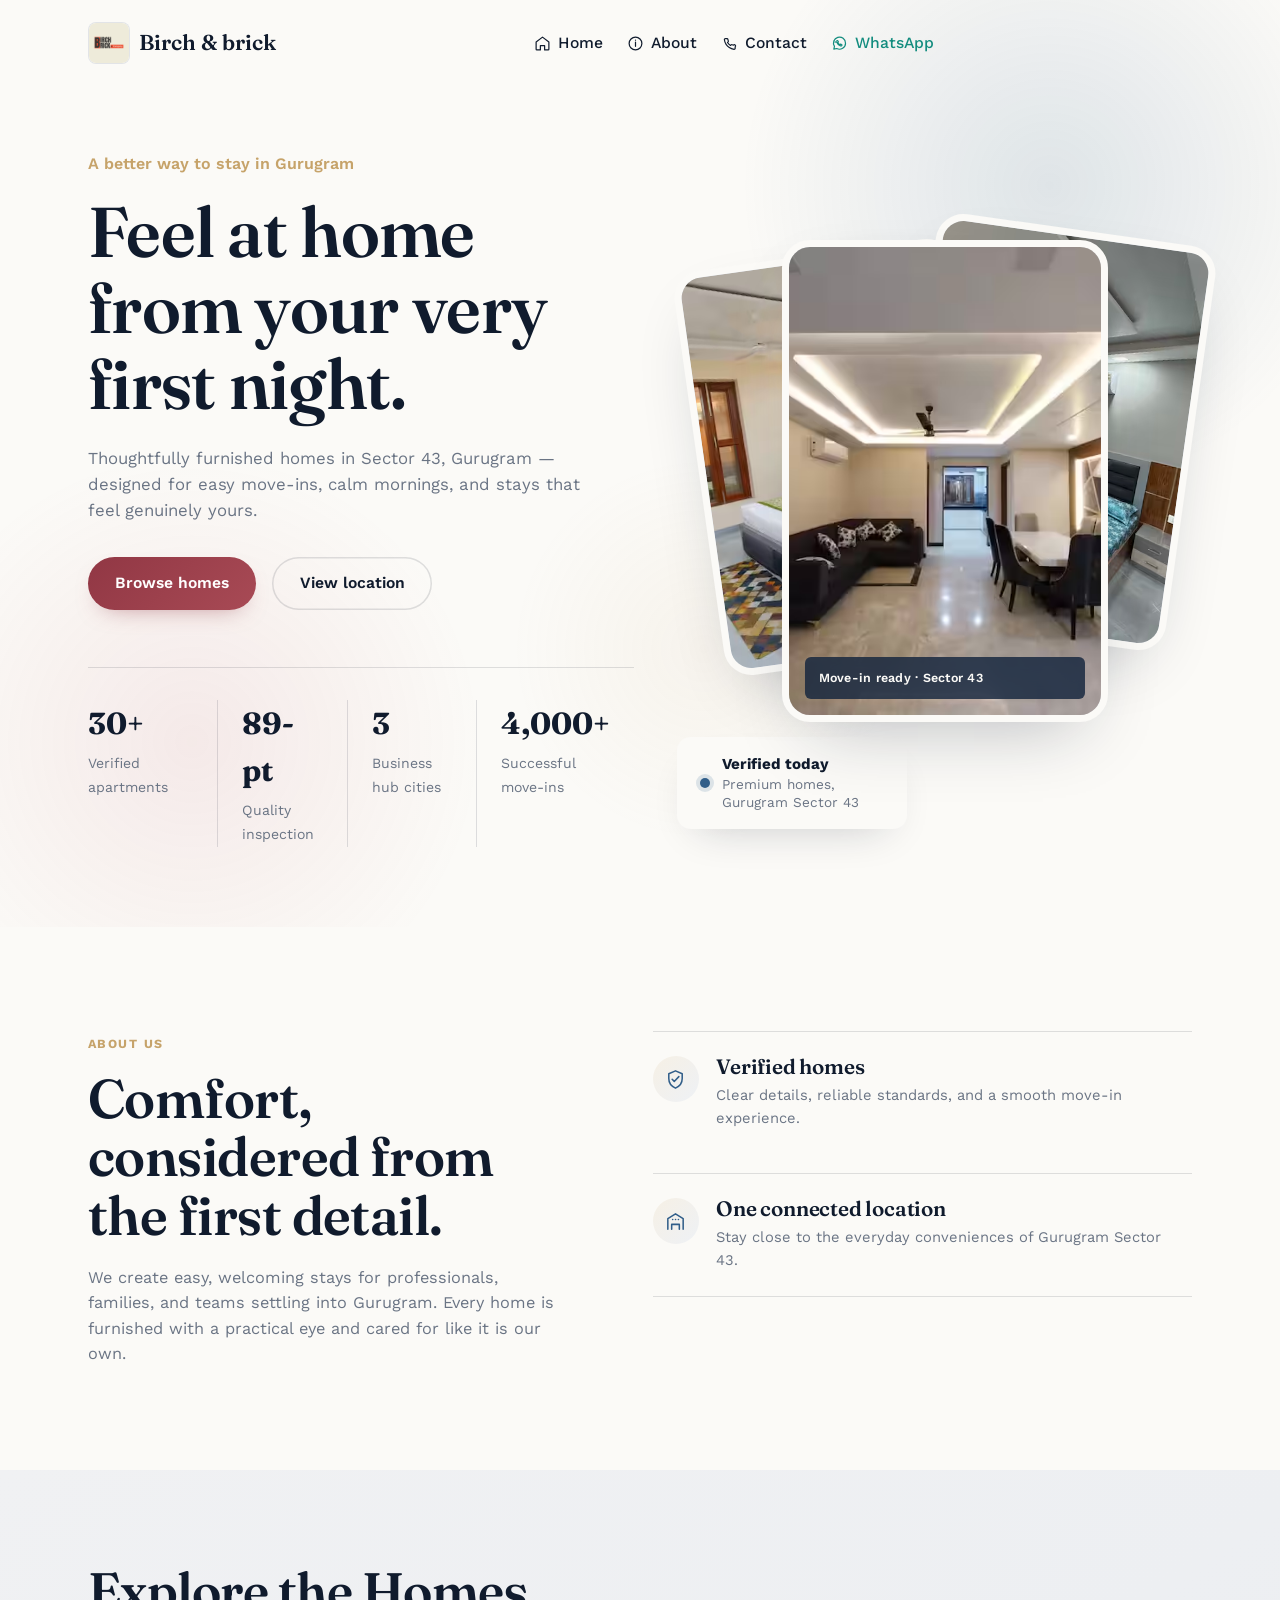
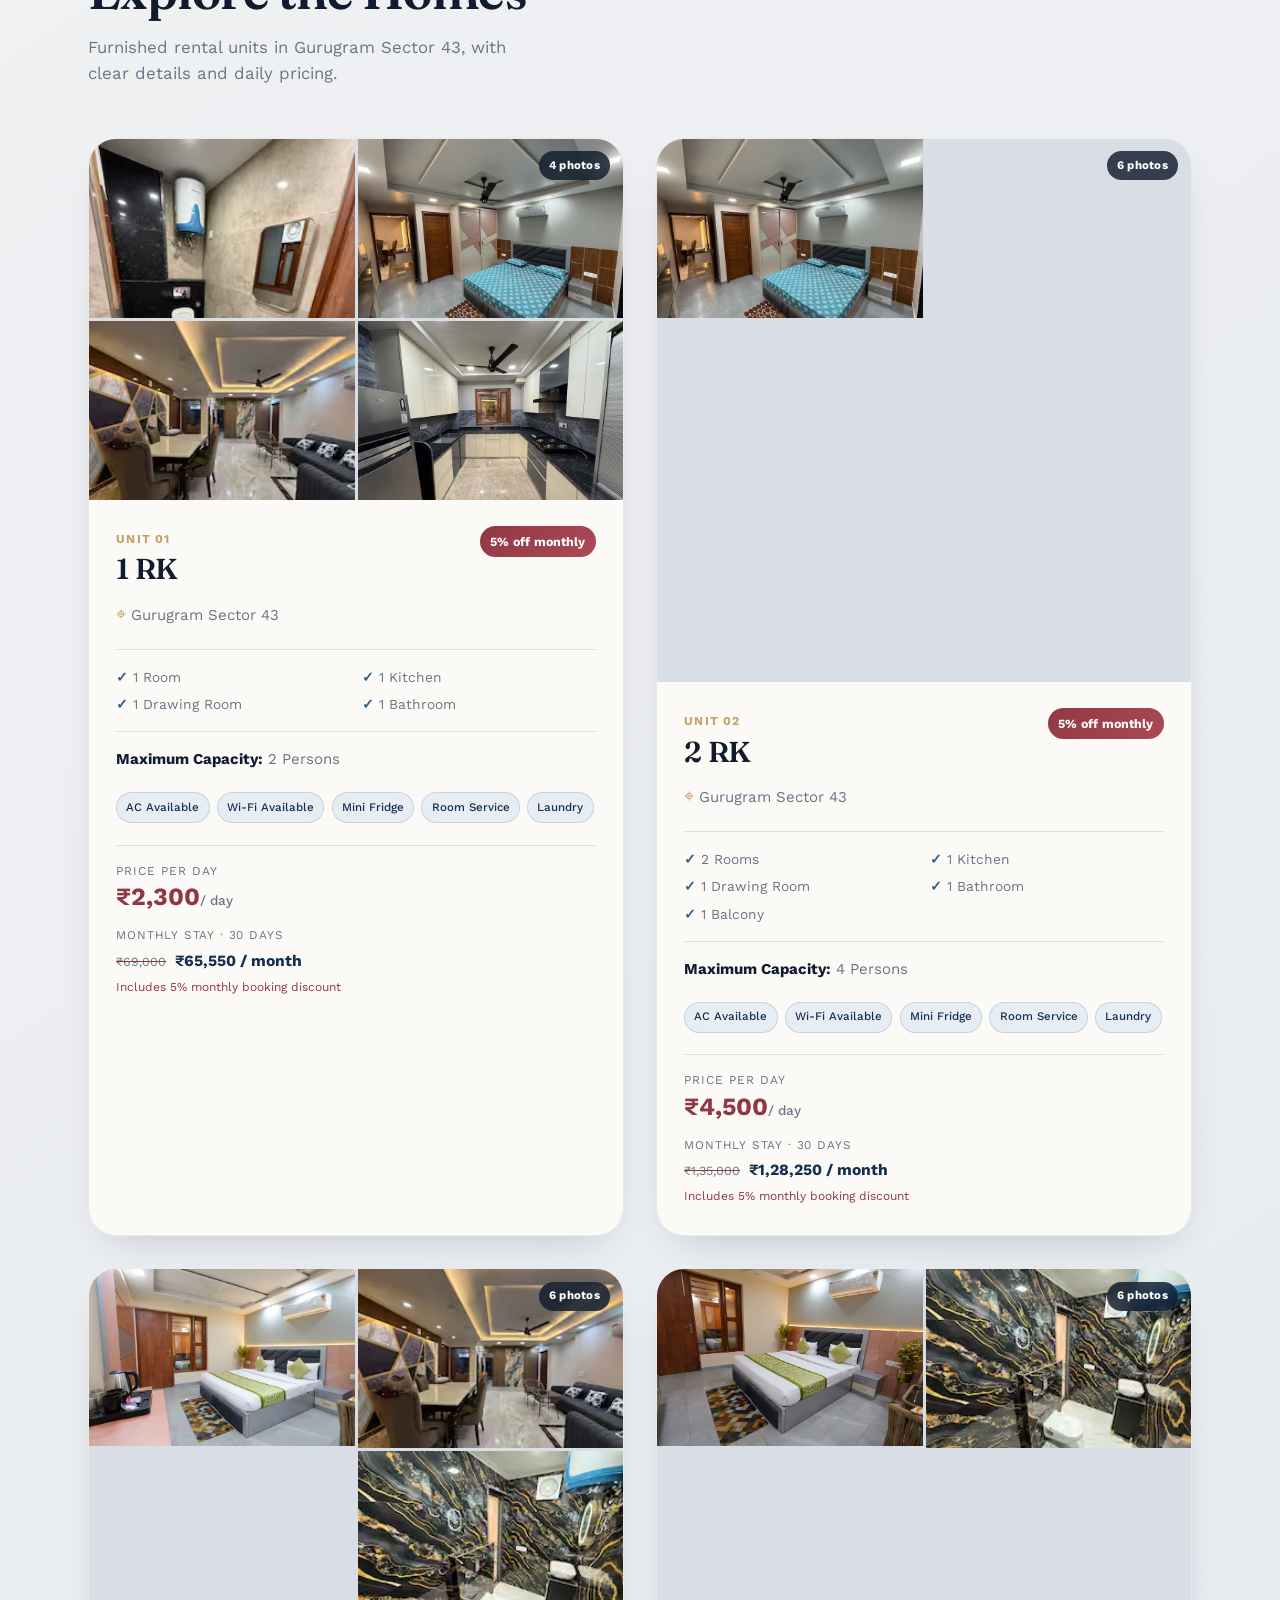
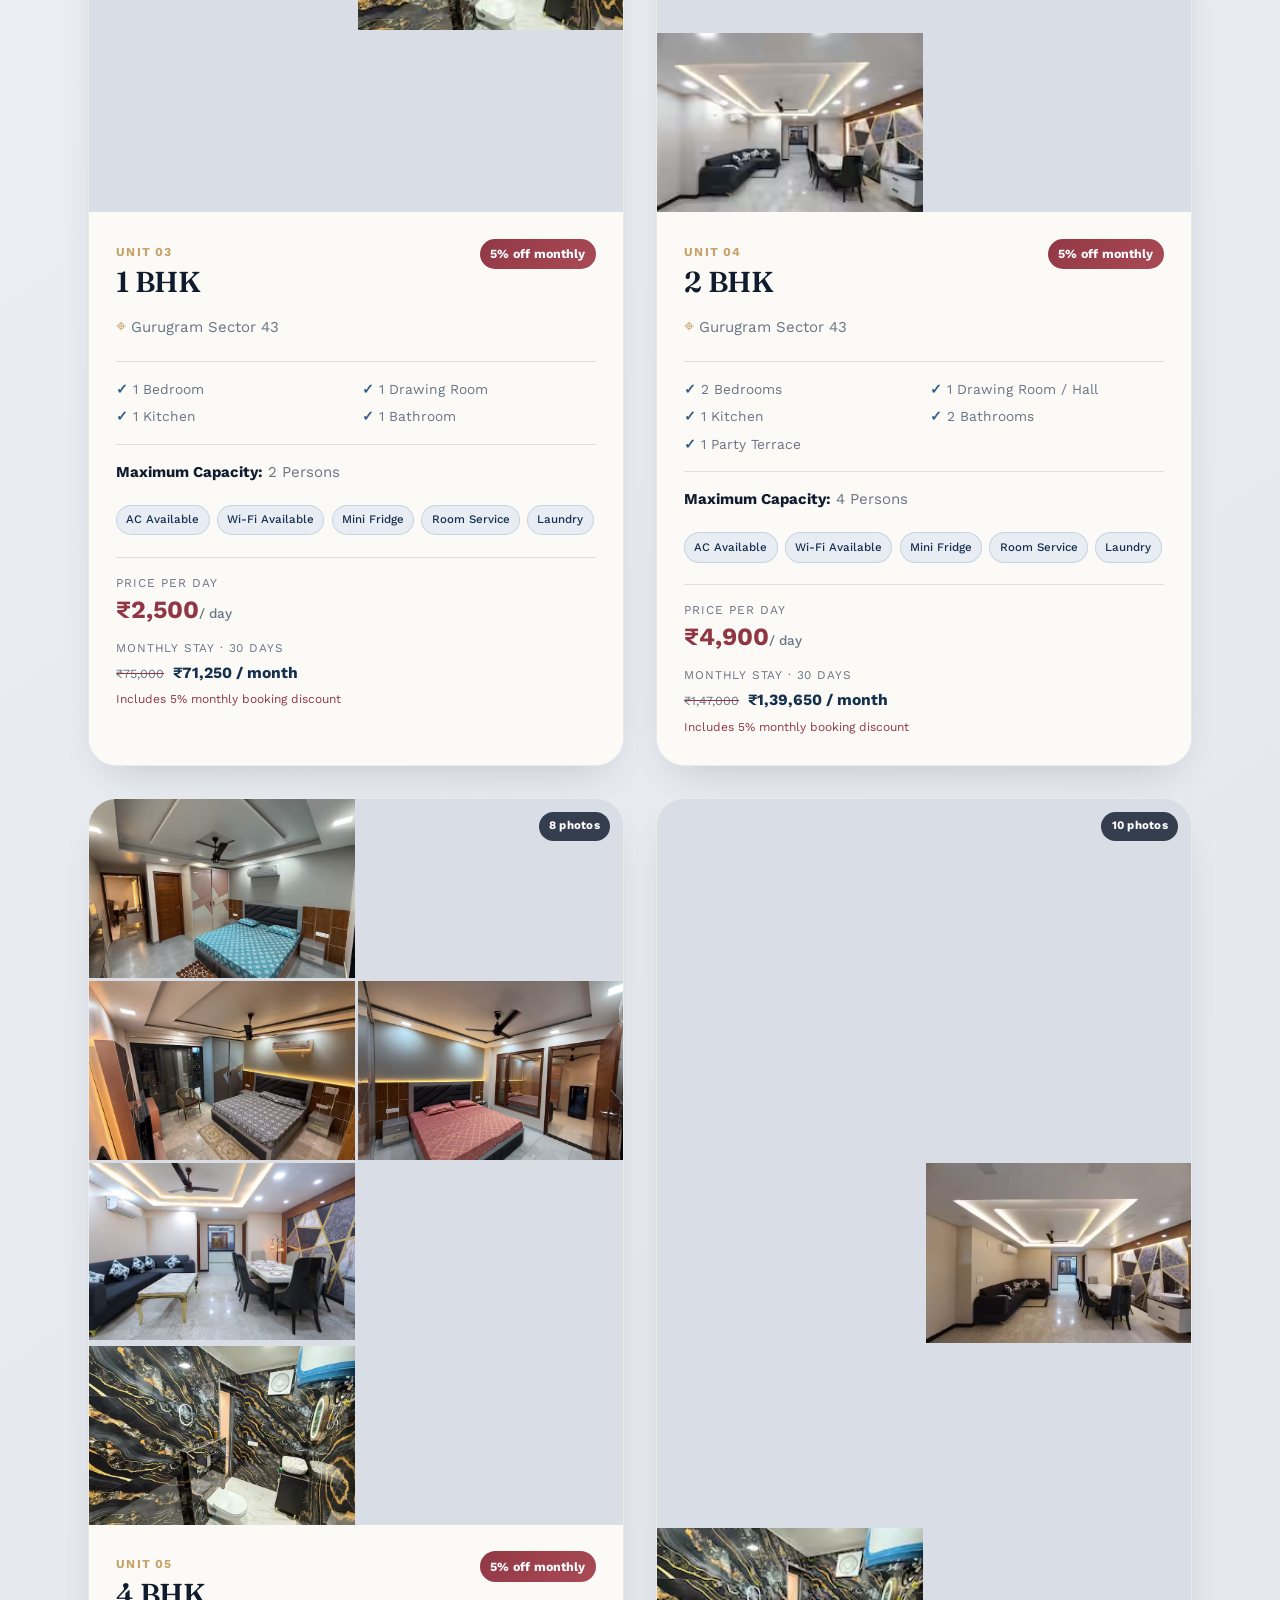
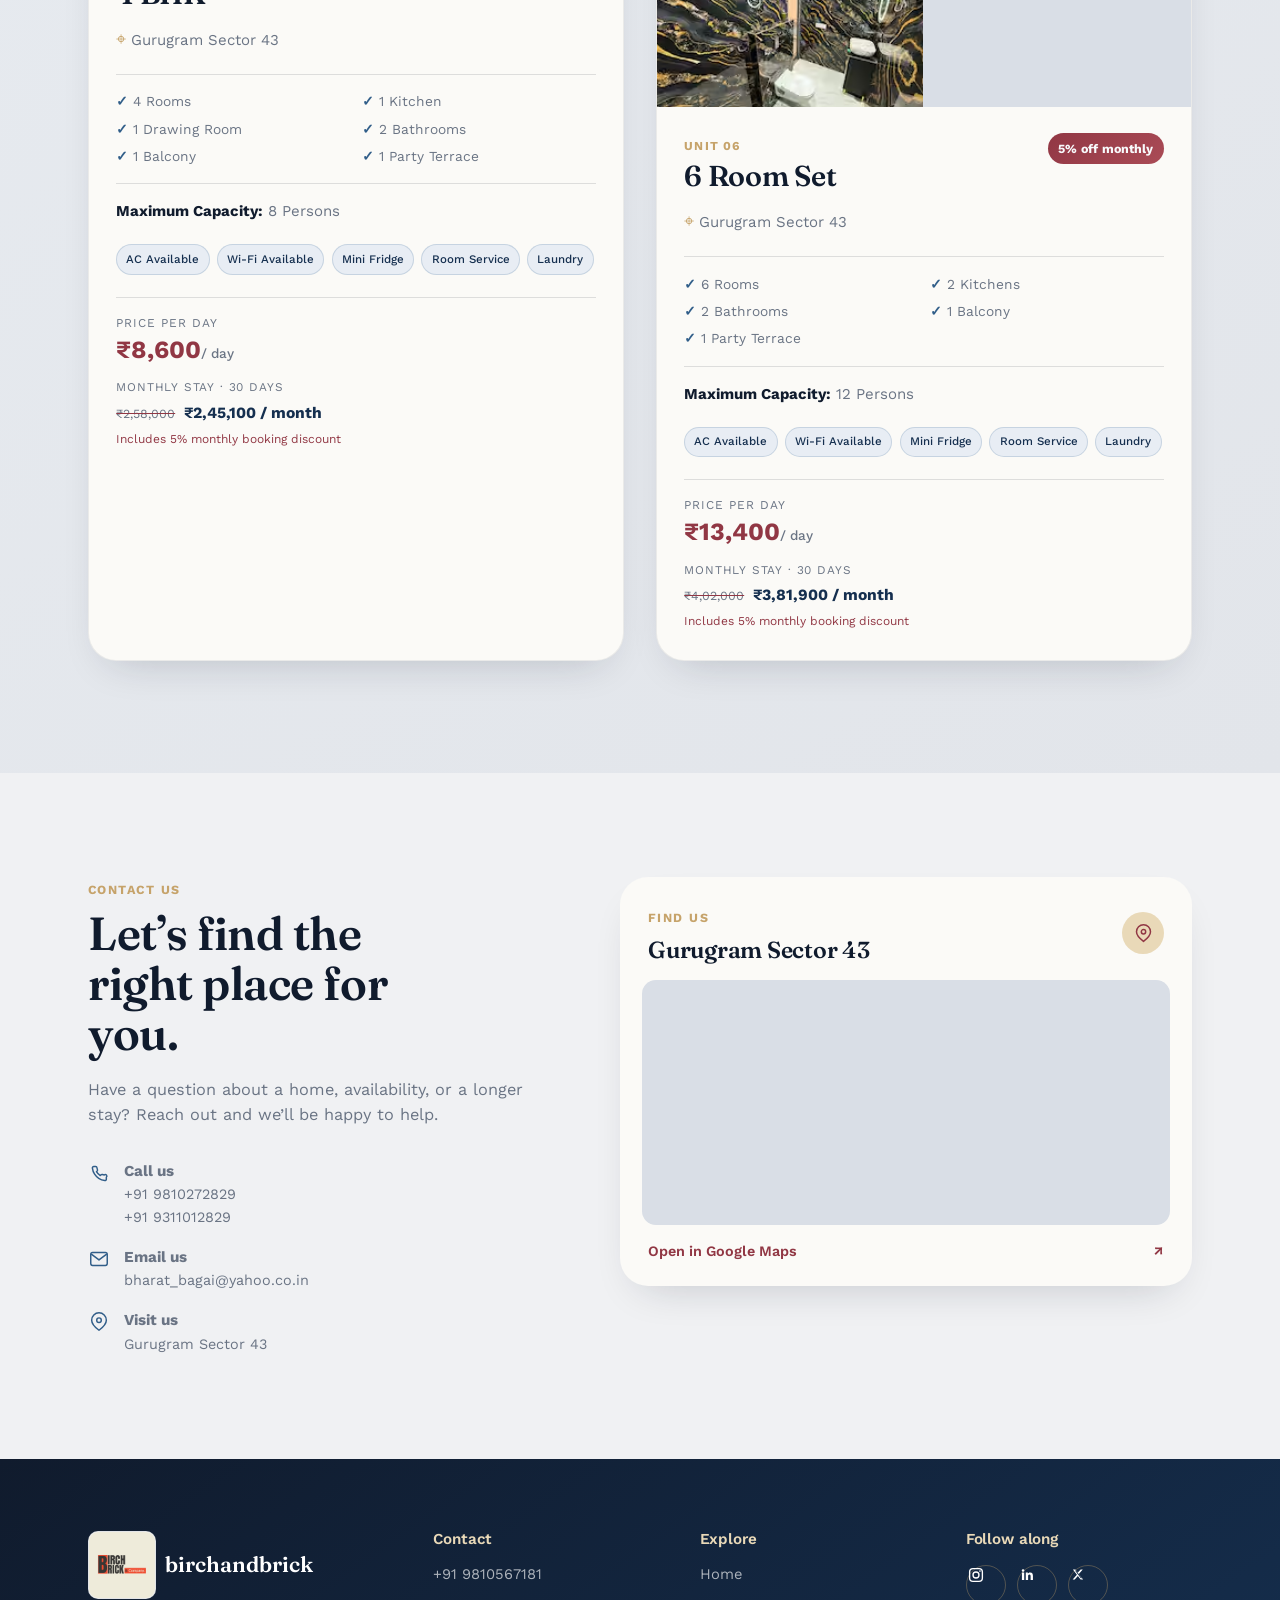
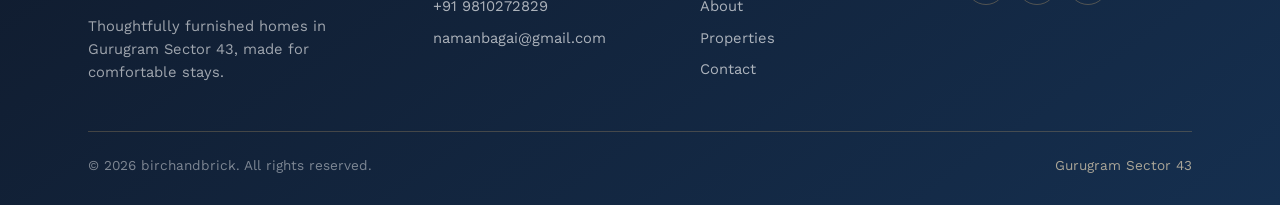
==== commit 09524fa7: "contact details update" ====
--- a/index.html
+++ b/index.html
@@ -134,7 +134,7 @@
         <p>Have a question about a home, availability, or a longer stay? Reach out and we’ll be happy to help.</p>
         <div class="contact-meta">
           <a href="tel:+919810272829"><svg viewBox="0 0 24 24" fill="none" aria-hidden="true"><path d="M20 16.7v2a1.5 1.5 0 0 1-1.7 1.5 15.1 15.1 0 0 1-6.6-2.4 14.8 14.8 0 0 1-4.5-4.5A15.1 15.1 0 0 1 4.8 6.7 1.5 1.5 0 0 1 6.3 5h2a1.5 1.5 0 0 1 1.5 1.3c.1.7.3 1.4.5 2a1.5 1.5 0 0 1-.3 1.5l-.8.8a12 12 0 0 0 4.2 4.2l.8-.8a1.5 1.5 0 0 1 1.5-.3c.6.2 1.3.4 2 .5A1.5 1.5 0 0 1 20 16.7Z"/></svg><span><strong>Call us</strong><span>+91 9810272829<br>+91 9311012829</span></span></a>
-          <a href="mailto:bharat_bagai@yahoo.co.in"><svg viewBox="0 0 24 24" fill="none" aria-hidden="true"><rect x="3" y="5" width="18" height="14" rx="2"/><path d="m4 7 8 6 8-6"/></svg><span><strong>Email us</strong><span>bharat_bagai@yahoo.co.in</span></span></a>
+          <a href="mailto:namanbagai@gmail.com"><svg viewBox="0 0 24 24" fill="none" aria-hidden="true"><rect x="3" y="5" width="18" height="14" rx="2"/><path d="m4 7 8 6 8-6"/></svg><span><strong>Email us</strong><span>bharat_bagai@yahoo.co.in</span></span></a>
           <div><svg viewBox="0 0 24 24" fill="none" aria-hidden="true"><path d="M20 10c0 5-8 11-8 11S4 15 4 10a8 8 0 1 1 16 0Z"/><circle cx="12" cy="10" r="2.5"/></svg><span><strong>Visit us</strong><span>Gurugram Sector 43</span></span></div>
         </div>
       </div>
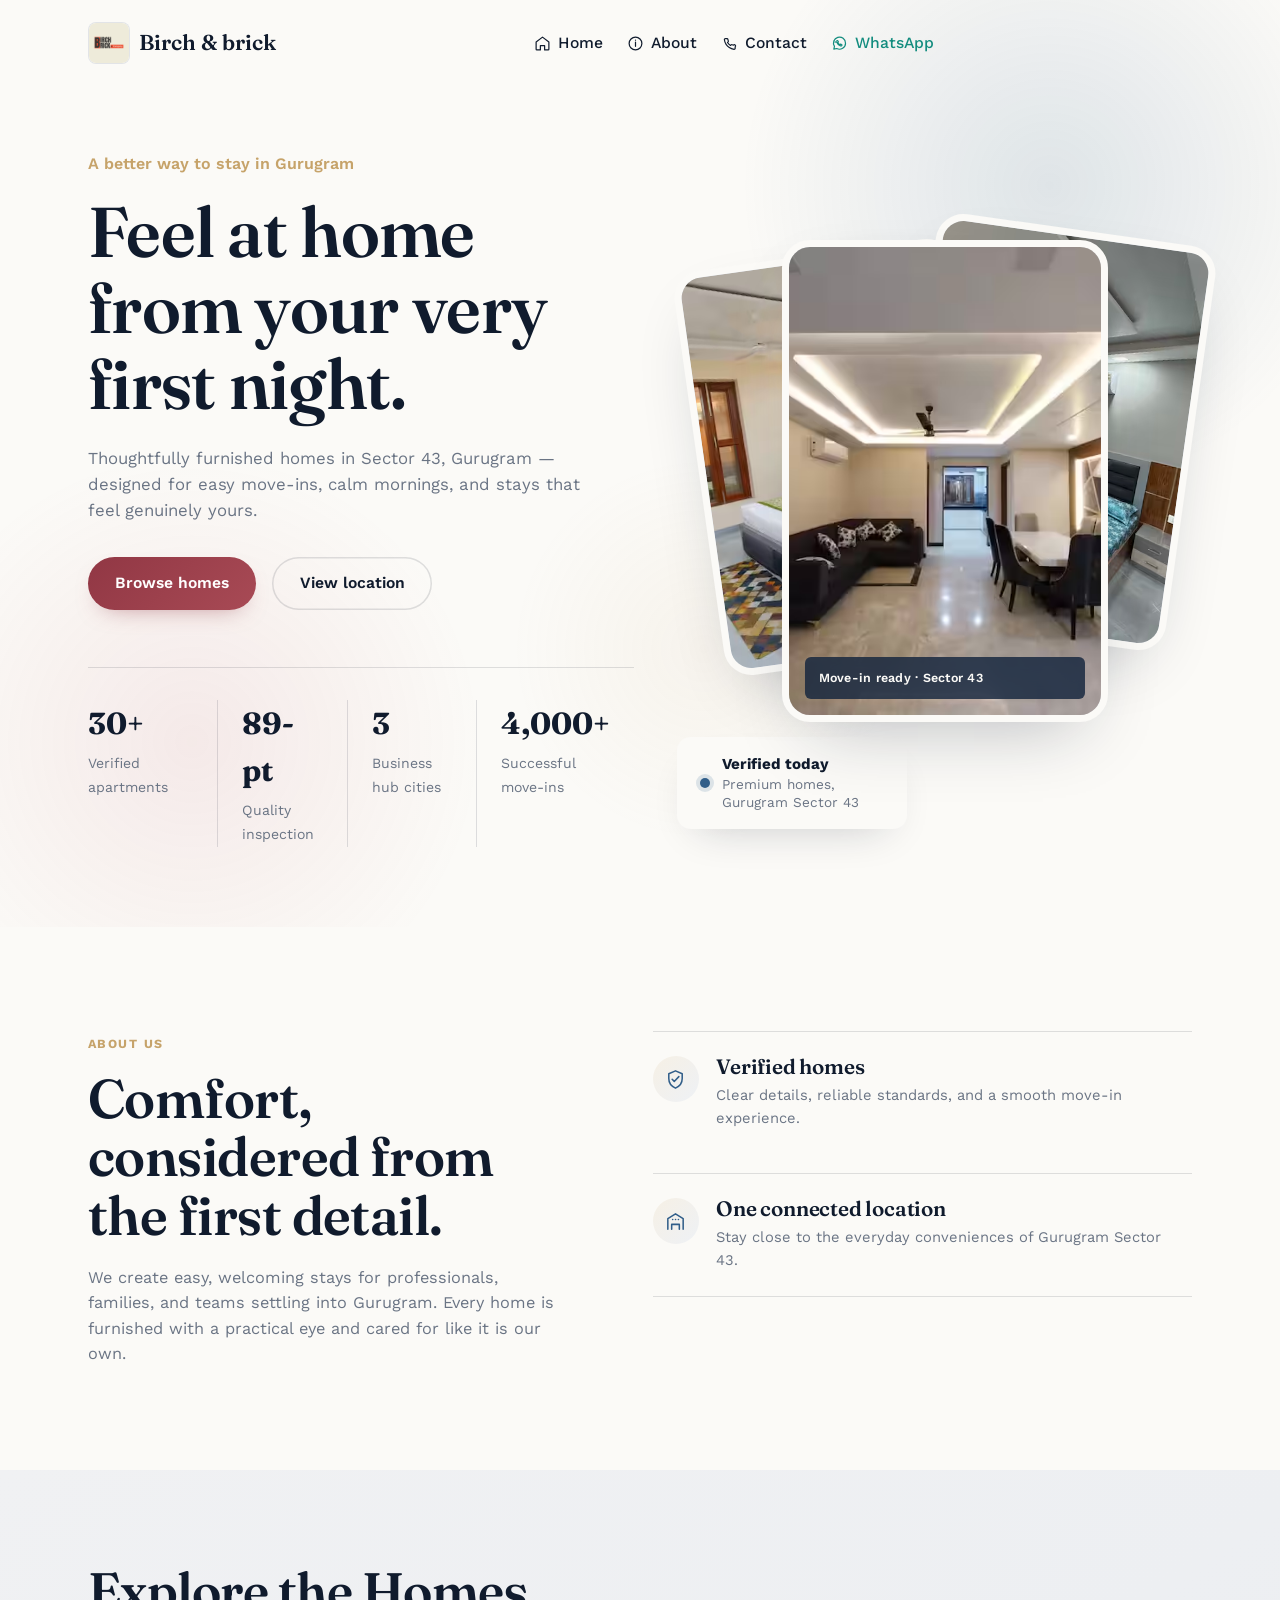
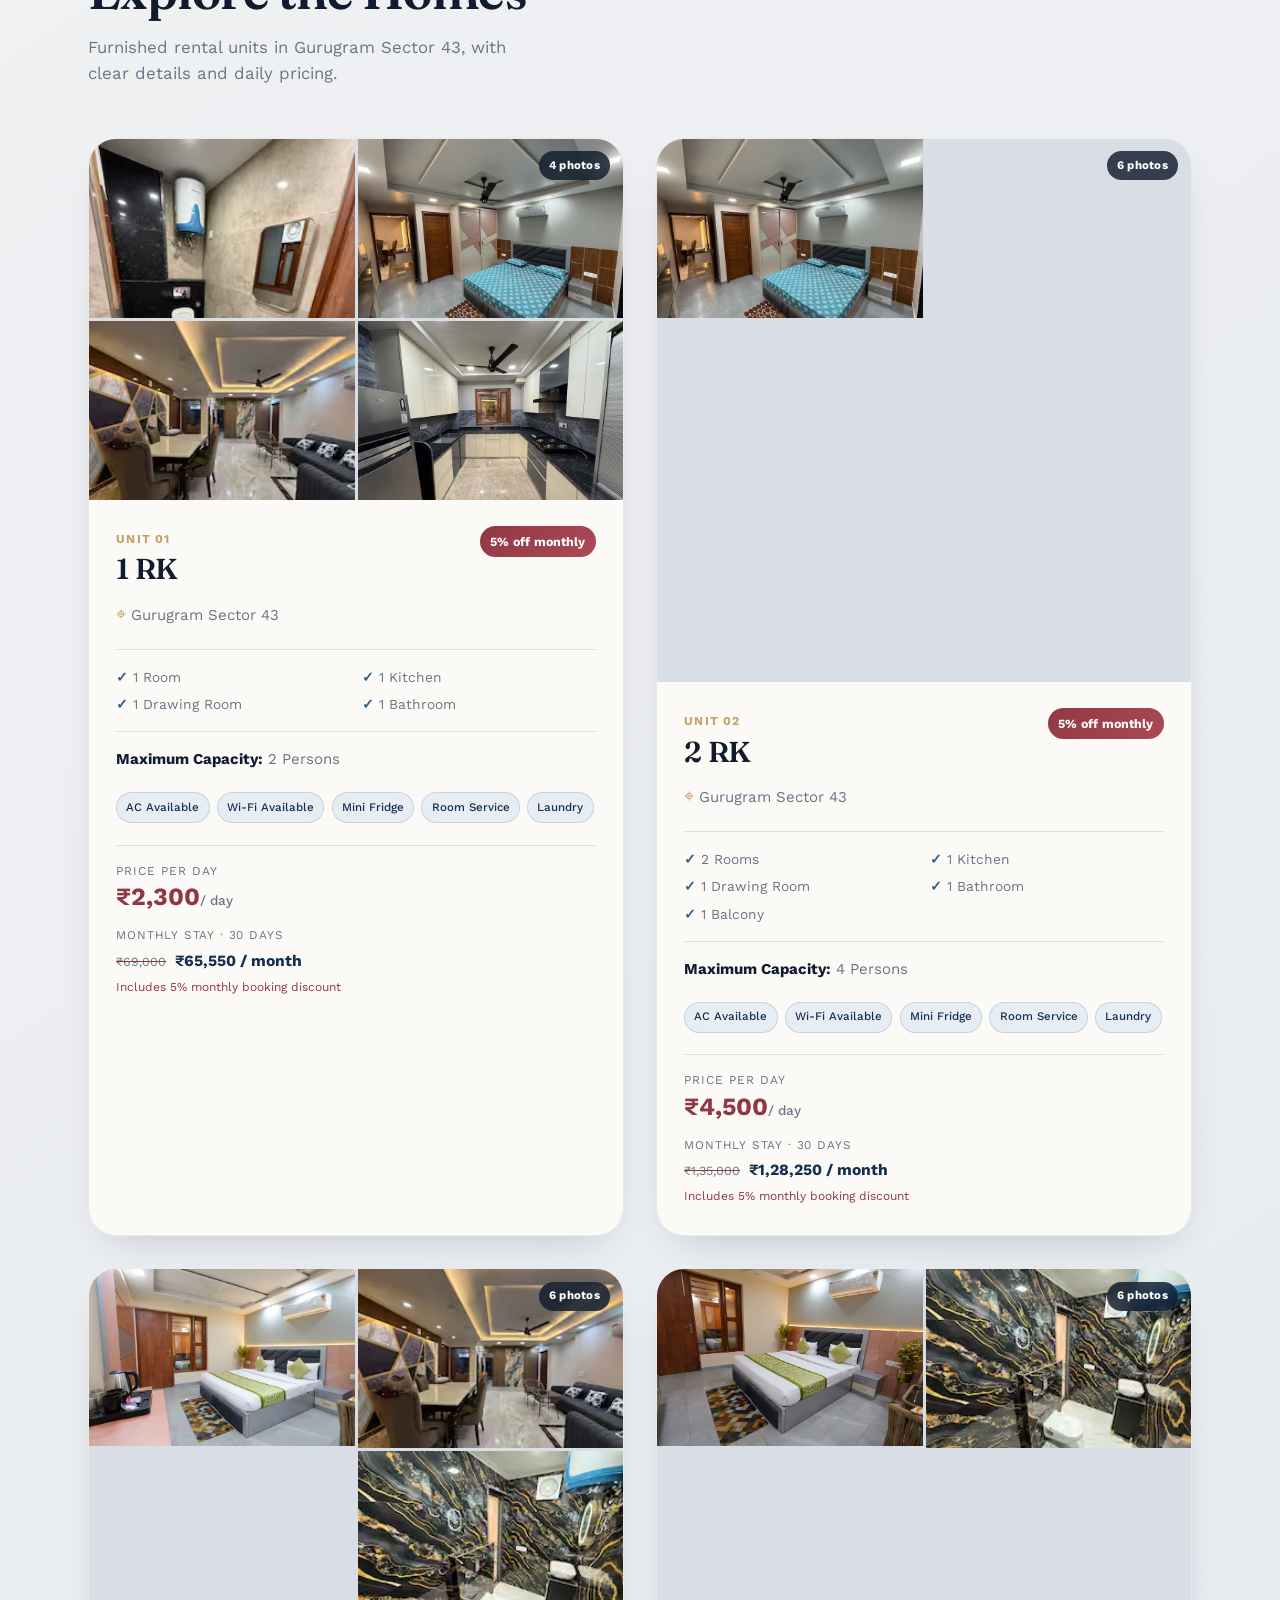
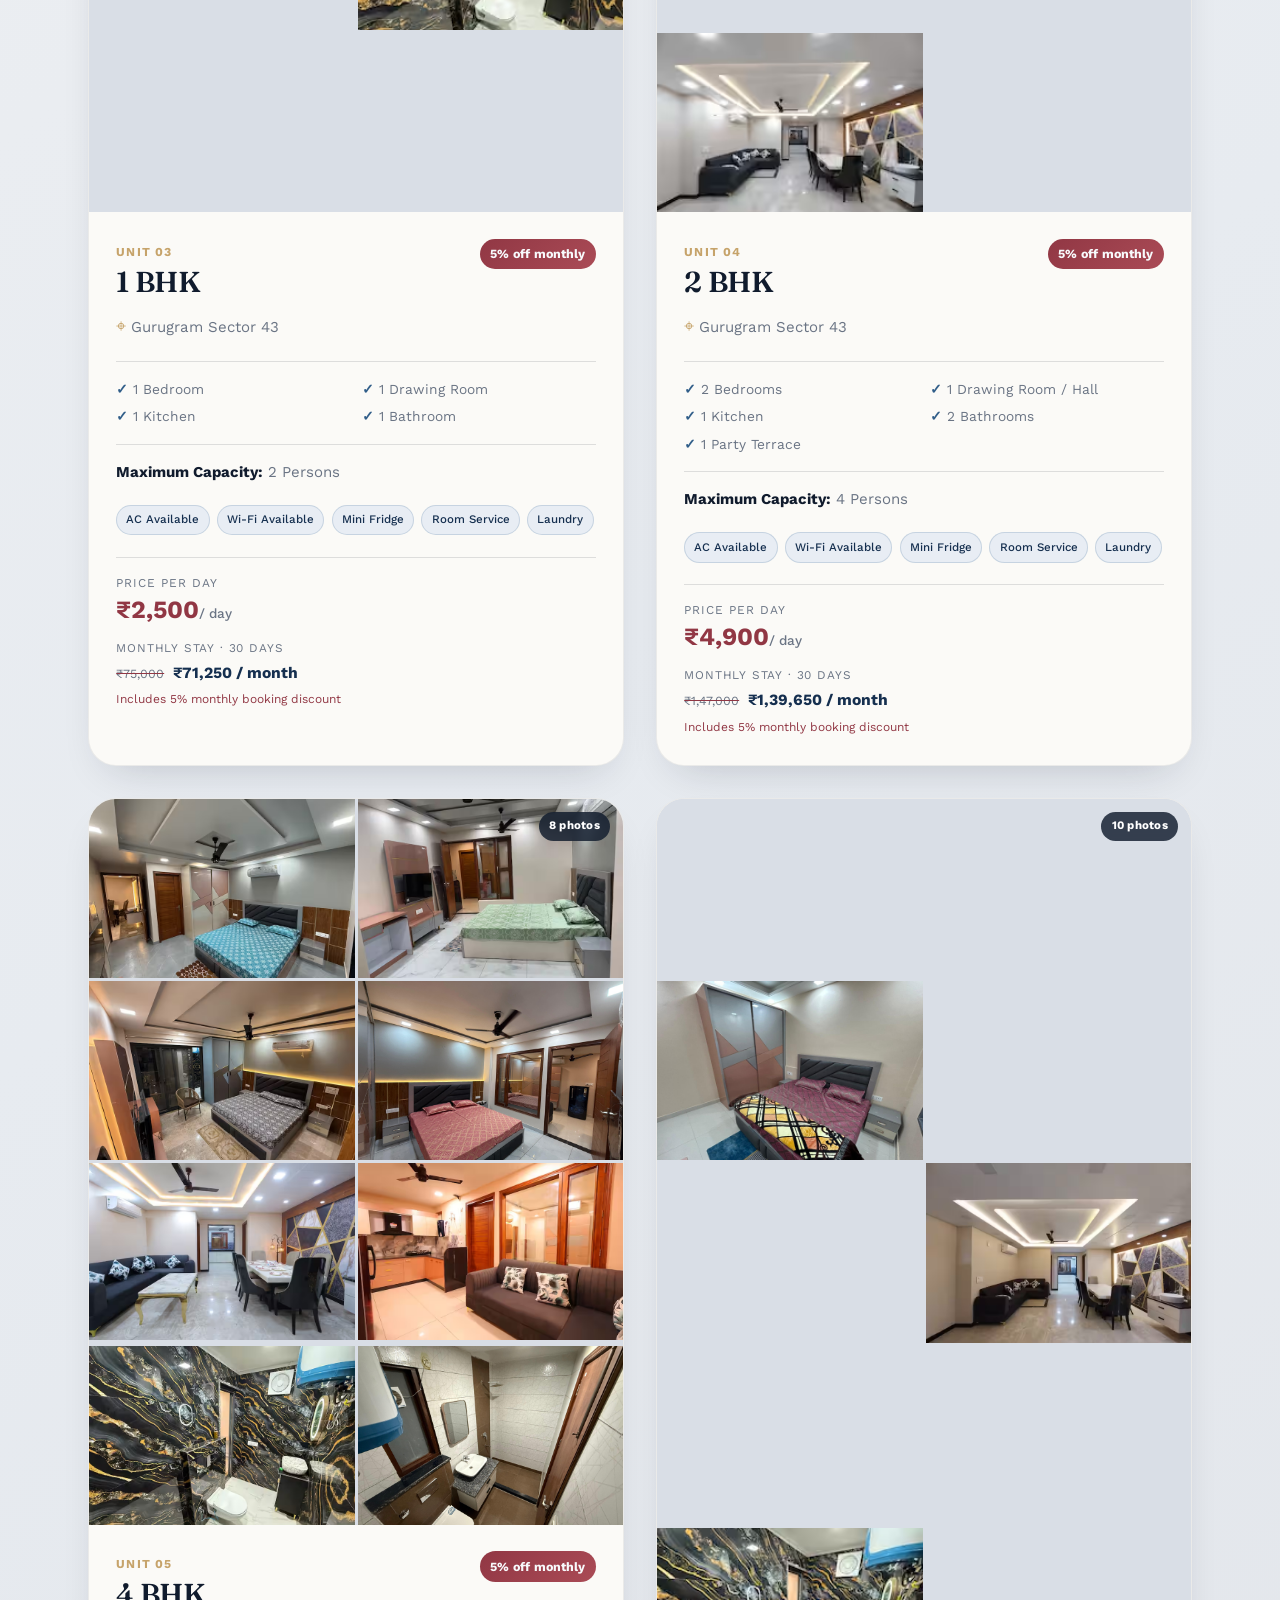
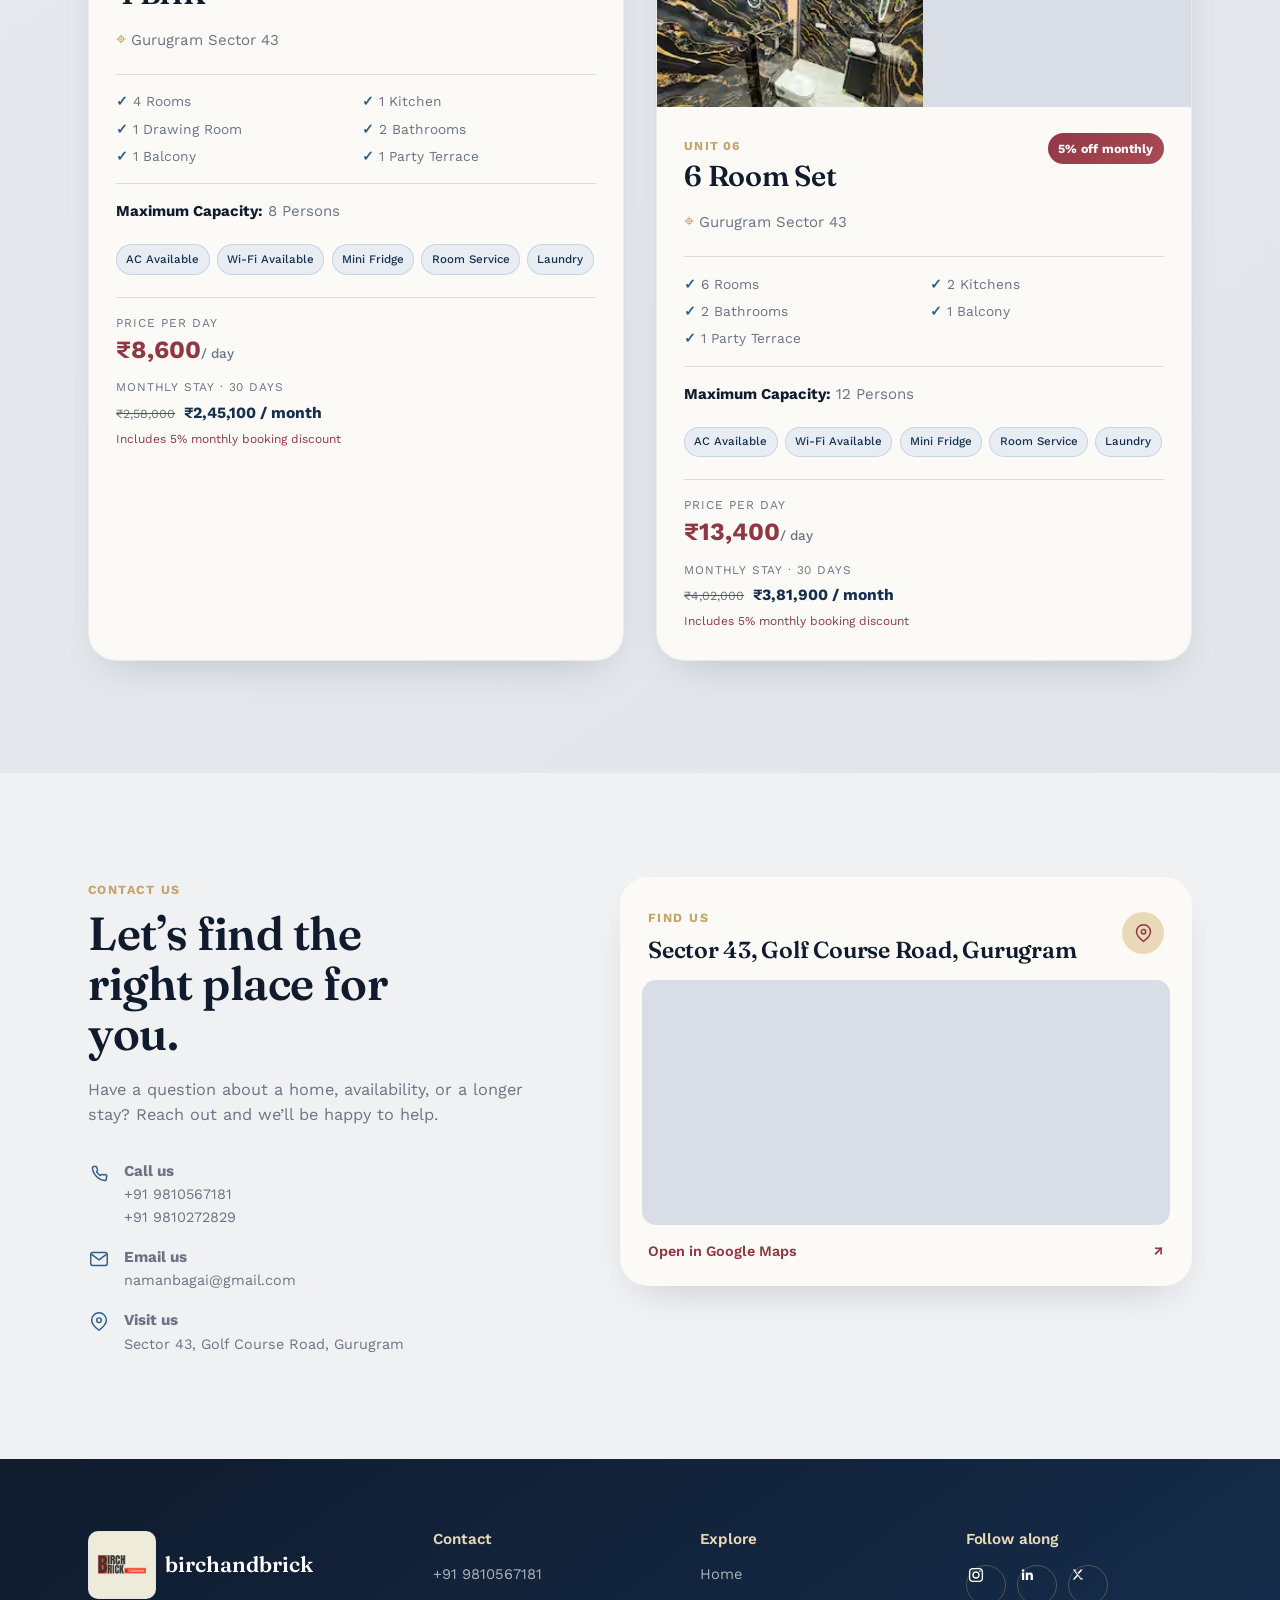
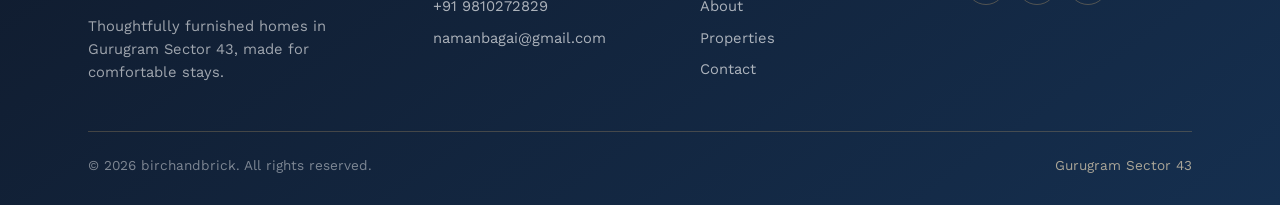
==== commit d561d22f: "contact details change" ====
--- a/index.html
+++ b/index.html
@@ -133,13 +133,13 @@
         <h2>Let’s find the right place for you.</h2>
         <p>Have a question about a home, availability, or a longer stay? Reach out and we’ll be happy to help.</p>
         <div class="contact-meta">
-          <a href="tel:+919810272829"><svg viewBox="0 0 24 24" fill="none" aria-hidden="true"><path d="M20 16.7v2a1.5 1.5 0 0 1-1.7 1.5 15.1 15.1 0 0 1-6.6-2.4 14.8 14.8 0 0 1-4.5-4.5A15.1 15.1 0 0 1 4.8 6.7 1.5 1.5 0 0 1 6.3 5h2a1.5 1.5 0 0 1 1.5 1.3c.1.7.3 1.4.5 2a1.5 1.5 0 0 1-.3 1.5l-.8.8a12 12 0 0 0 4.2 4.2l.8-.8a1.5 1.5 0 0 1 1.5-.3c.6.2 1.3.4 2 .5A1.5 1.5 0 0 1 20 16.7Z"/></svg><span><strong>Call us</strong><span>+91 9810272829<br>+91 9311012829</span></span></a>
-          <a href="mailto:namanbagai@gmail.com"><svg viewBox="0 0 24 24" fill="none" aria-hidden="true"><rect x="3" y="5" width="18" height="14" rx="2"/><path d="m4 7 8 6 8-6"/></svg><span><strong>Email us</strong><span>bharat_bagai@yahoo.co.in</span></span></a>
-          <div><svg viewBox="0 0 24 24" fill="none" aria-hidden="true"><path d="M20 10c0 5-8 11-8 11S4 15 4 10a8 8 0 1 1 16 0Z"/><circle cx="12" cy="10" r="2.5"/></svg><span><strong>Visit us</strong><span>Gurugram Sector 43</span></span></div>
+          <a href="tel:+919810272829"><svg viewBox="0 0 24 24" fill="none" aria-hidden="true"><path d="M20 16.7v2a1.5 1.5 0 0 1-1.7 1.5 15.1 15.1 0 0 1-6.6-2.4 14.8 14.8 0 0 1-4.5-4.5A15.1 15.1 0 0 1 4.8 6.7 1.5 1.5 0 0 1 6.3 5h2a1.5 1.5 0 0 1 1.5 1.3c.1.7.3 1.4.5 2a1.5 1.5 0 0 1-.3 1.5l-.8.8a12 12 0 0 0 4.2 4.2l.8-.8a1.5 1.5 0 0 1 1.5-.3c.6.2 1.3.4 2 .5A1.5 1.5 0 0 1 20 16.7Z"/></svg><span><strong>Call us</strong><span>+91 9810567181<br>+91 9810272829</span></span></a>
+          <a href="mailto:namanbagai@gmail.com"><svg viewBox="0 0 24 24" fill="none" aria-hidden="true"><rect x="3" y="5" width="18" height="14" rx="2"/><path d="m4 7 8 6 8-6"/></svg><span><strong>Email us</strong><span>namanbagai@gmail.com</span></span></a>
+          <div><svg viewBox="0 0 24 24" fill="none" aria-hidden="true"><path d="M20 10c0 5-8 11-8 11S4 15 4 10a8 8 0 1 1 16 0Z"/><circle cx="12" cy="10" r="2.5"/></svg><span><strong>Visit us</strong><span>Sector 43, Golf Course Road, Gurugram</span></span></div>
         </div>
       </div>
       <div class="map-card" data-reveal>
-        <div class="map-card-heading"><div><span class="section-eyebrow">Find us</span><h3>Gurugram Sector 43</h3></div><span class="map-pin"><svg viewBox="0 0 24 24" fill="none" aria-hidden="true"><path d="M20 10c0 5-8 11-8 11S4 15 4 10a8 8 0 1 1 16 0Z"/><circle cx="12" cy="10" r="2.5"/></svg></span></div>
+        <div class="map-card-heading"><div><span class="section-eyebrow">Find us</span><h3>Sector 43, Golf Course Road, Gurugram</h3></div><span class="map-pin"><svg viewBox="0 0 24 24" fill="none" aria-hidden="true"><path d="M20 10c0 5-8 11-8 11S4 15 4 10a8 8 0 1 1 16 0Z"/><circle cx="12" cy="10" r="2.5"/></svg></span></div>
         <div class="map-frame"><iframe title="Map showing Gurugram Sector 43" src="https://maps.google.com/maps?q=Gurugram%20Sector%2043&z=14&output=embed" loading="lazy" referrerpolicy="no-referrer-when-downgrade"></iframe></div>
         <a class="map-link" href=" https://maps.app.goo.gl/nzo9bdvhAvfxKNYQ8?g_st=iw" target="_blank" rel="noopener">Open in Google Maps <span aria-hidden="true">↗</span></a>
       </div>
